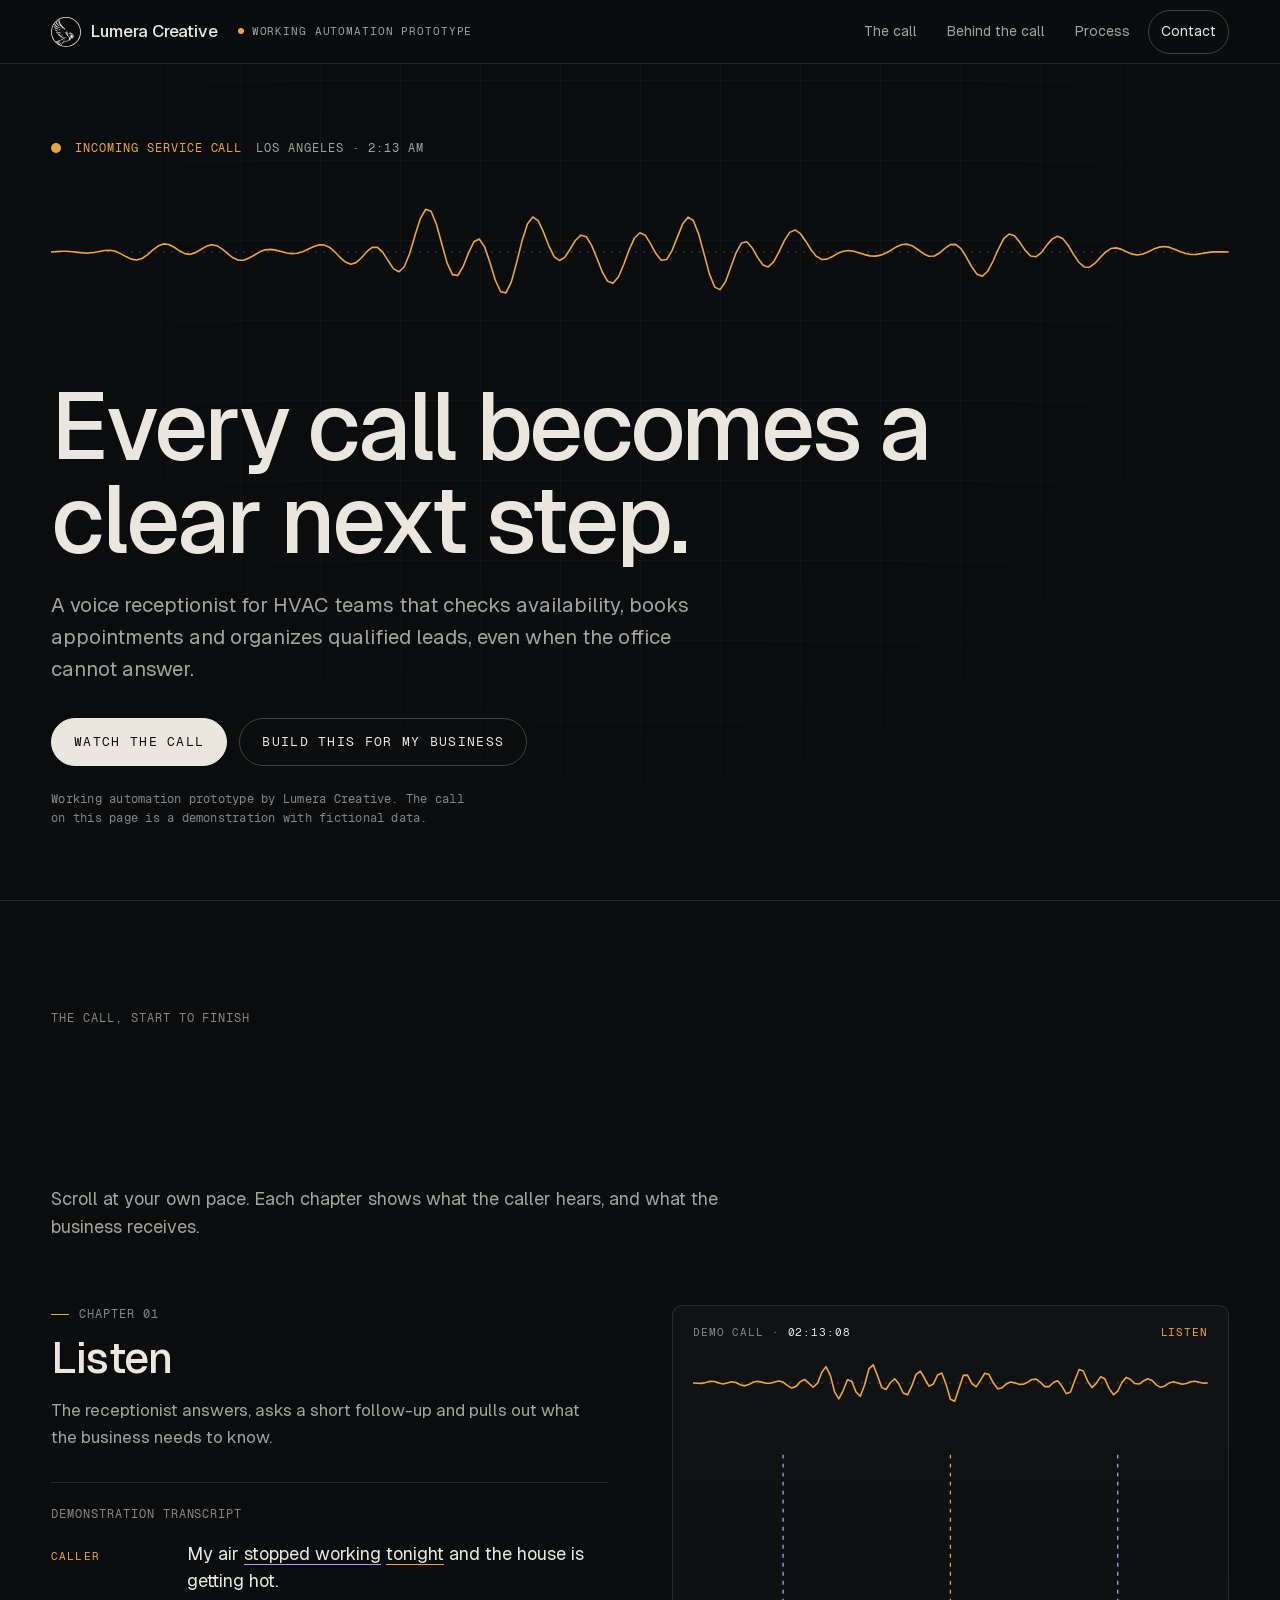
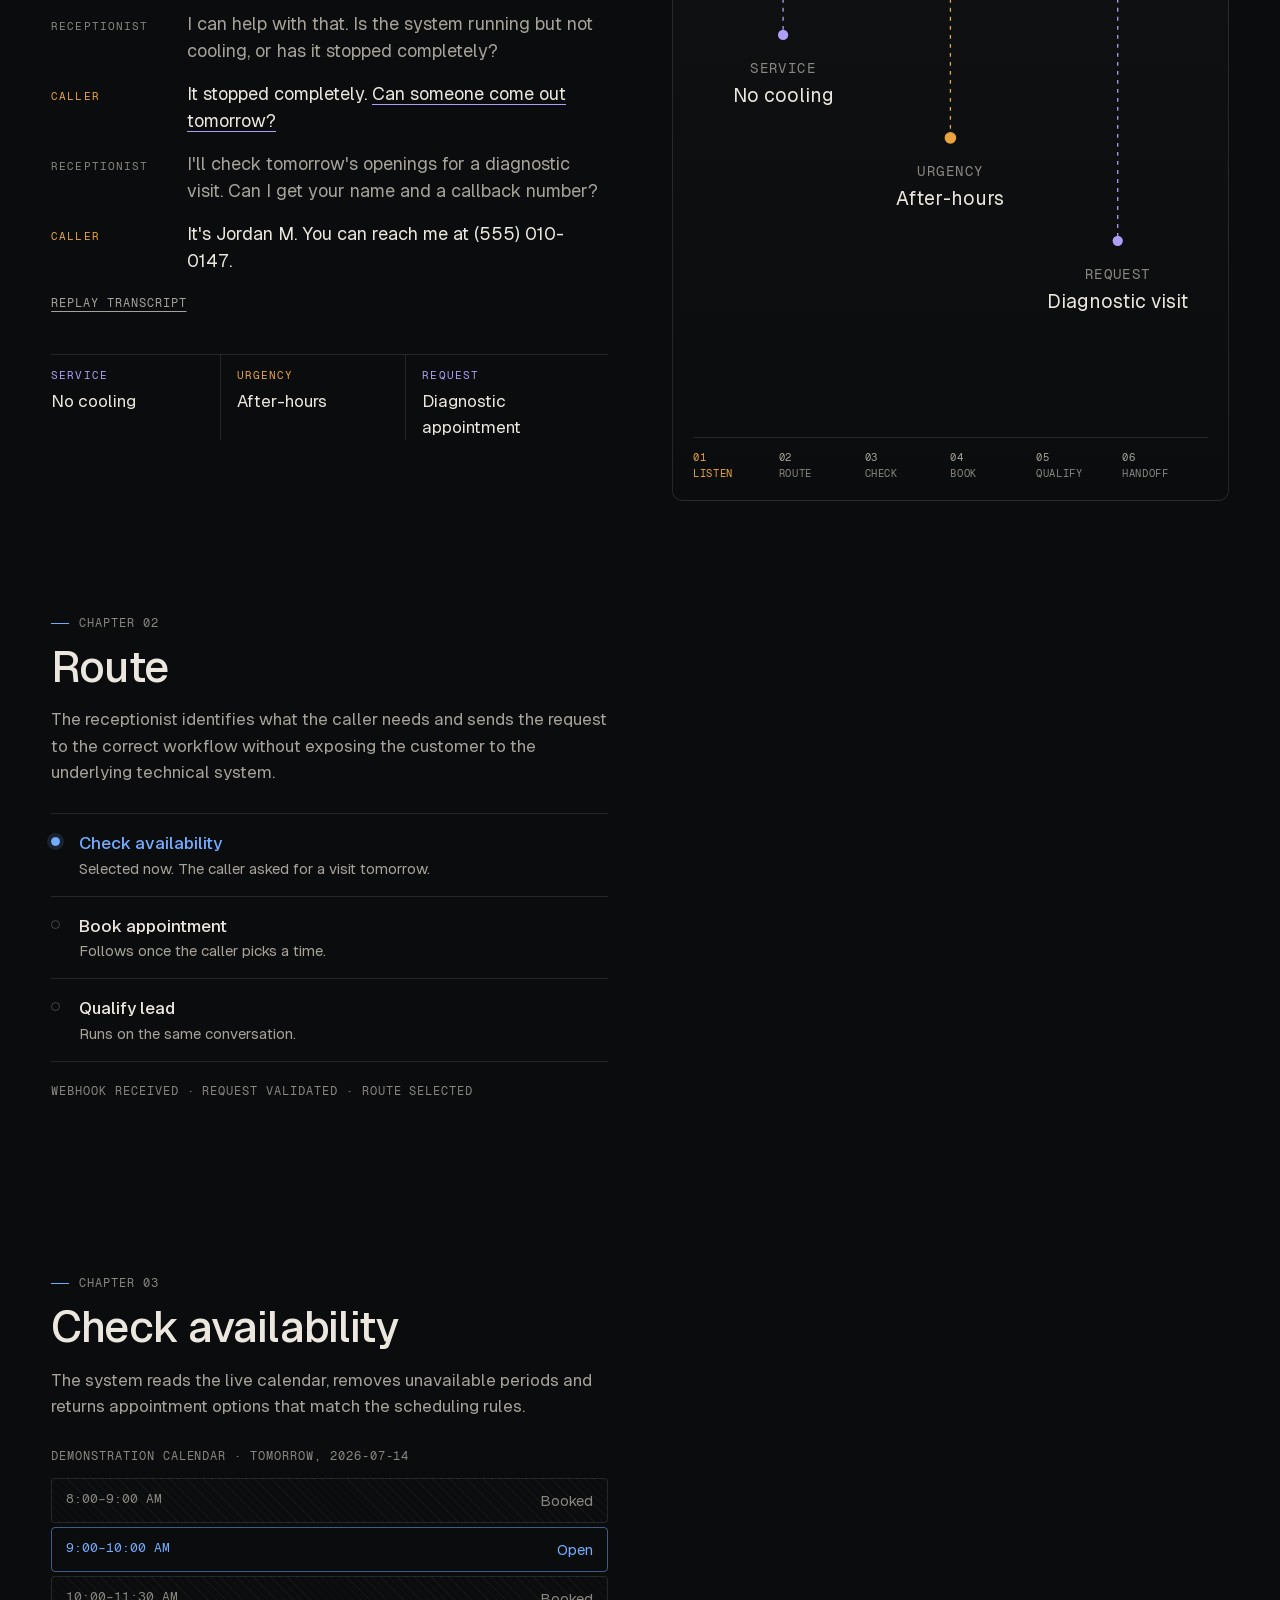
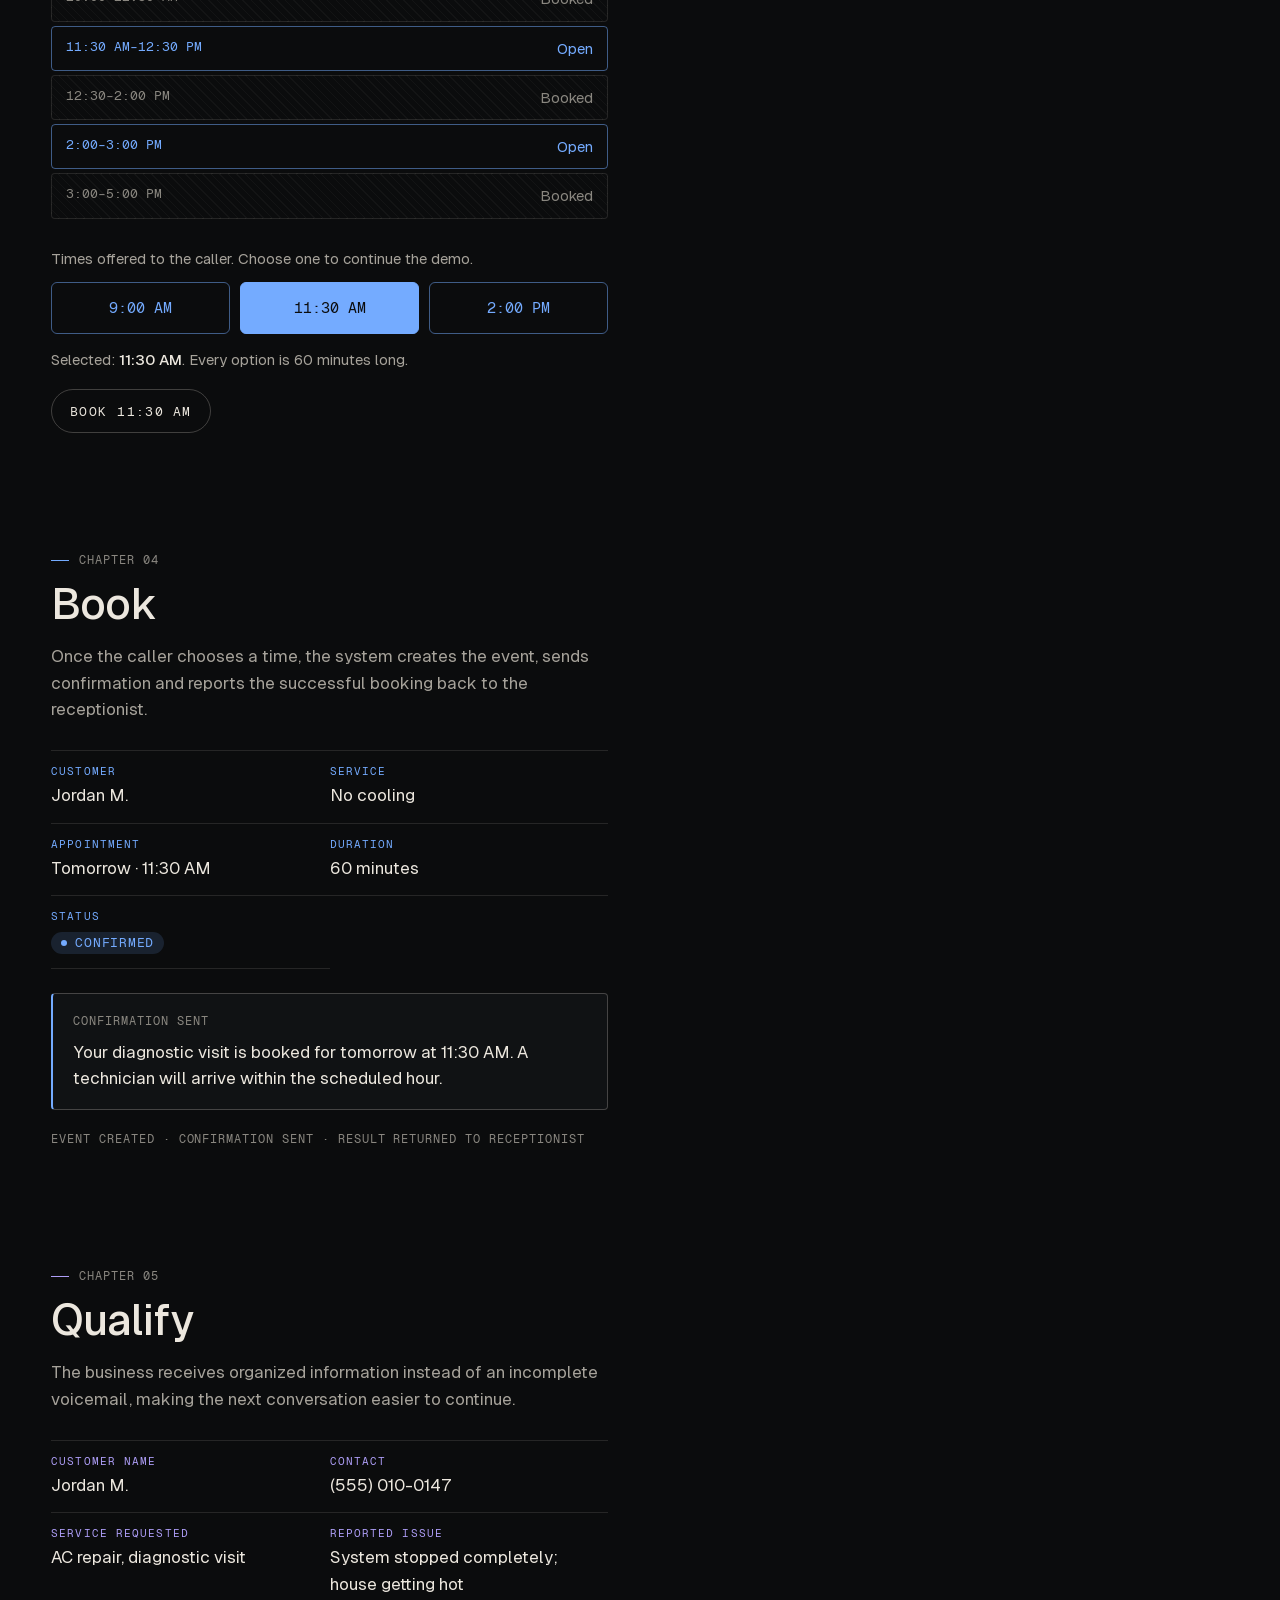
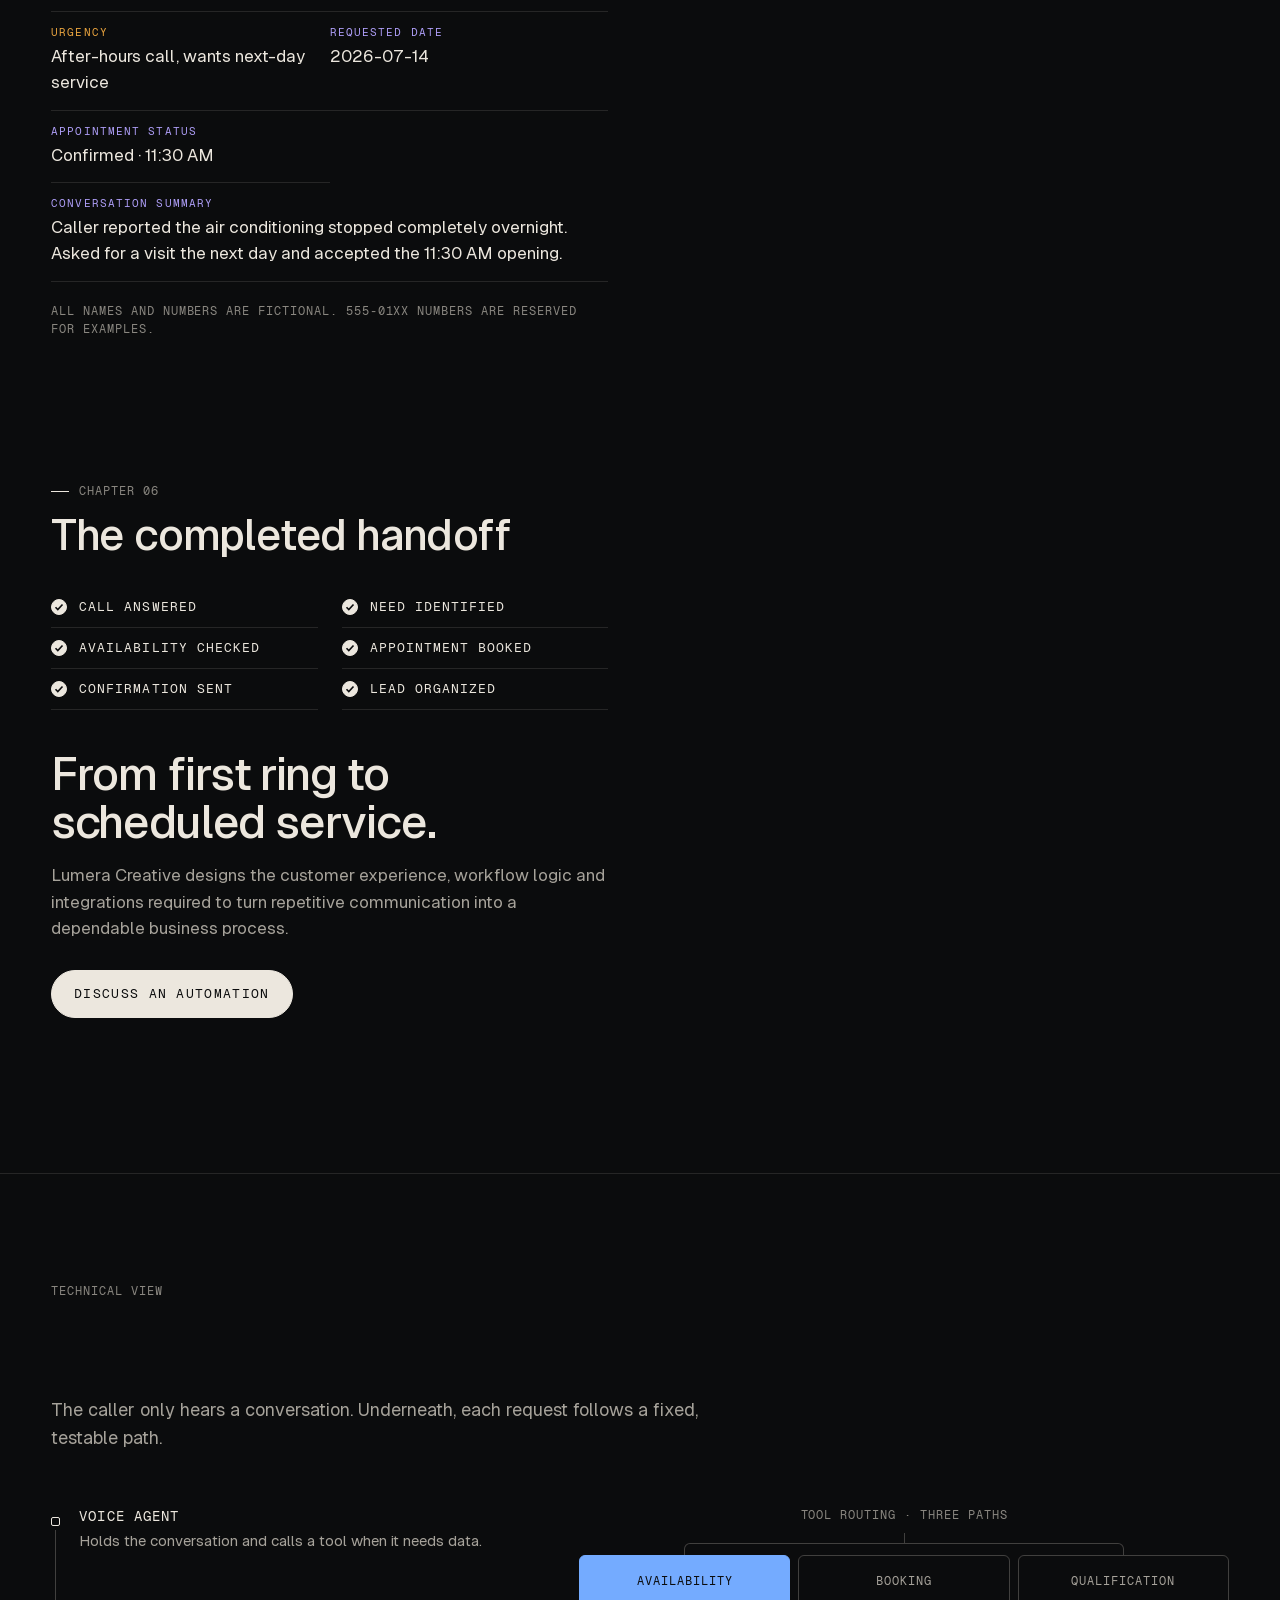
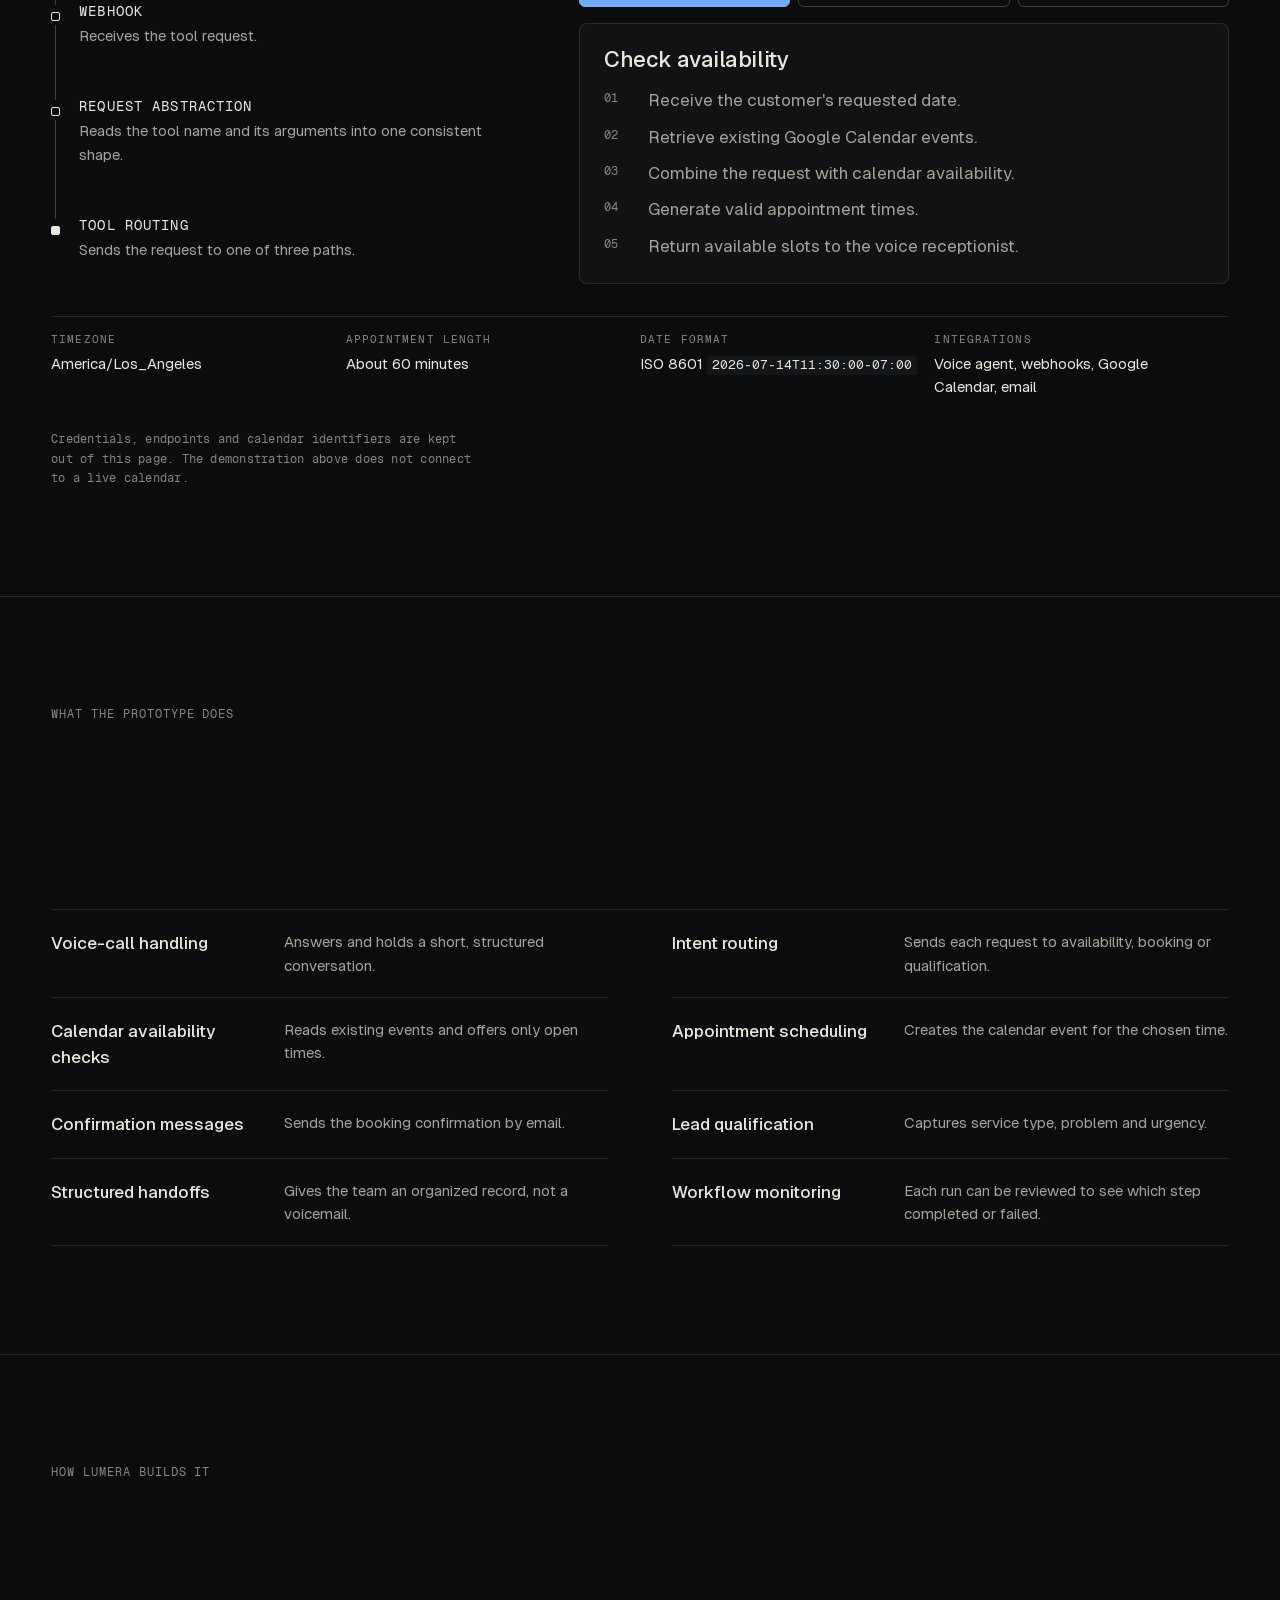
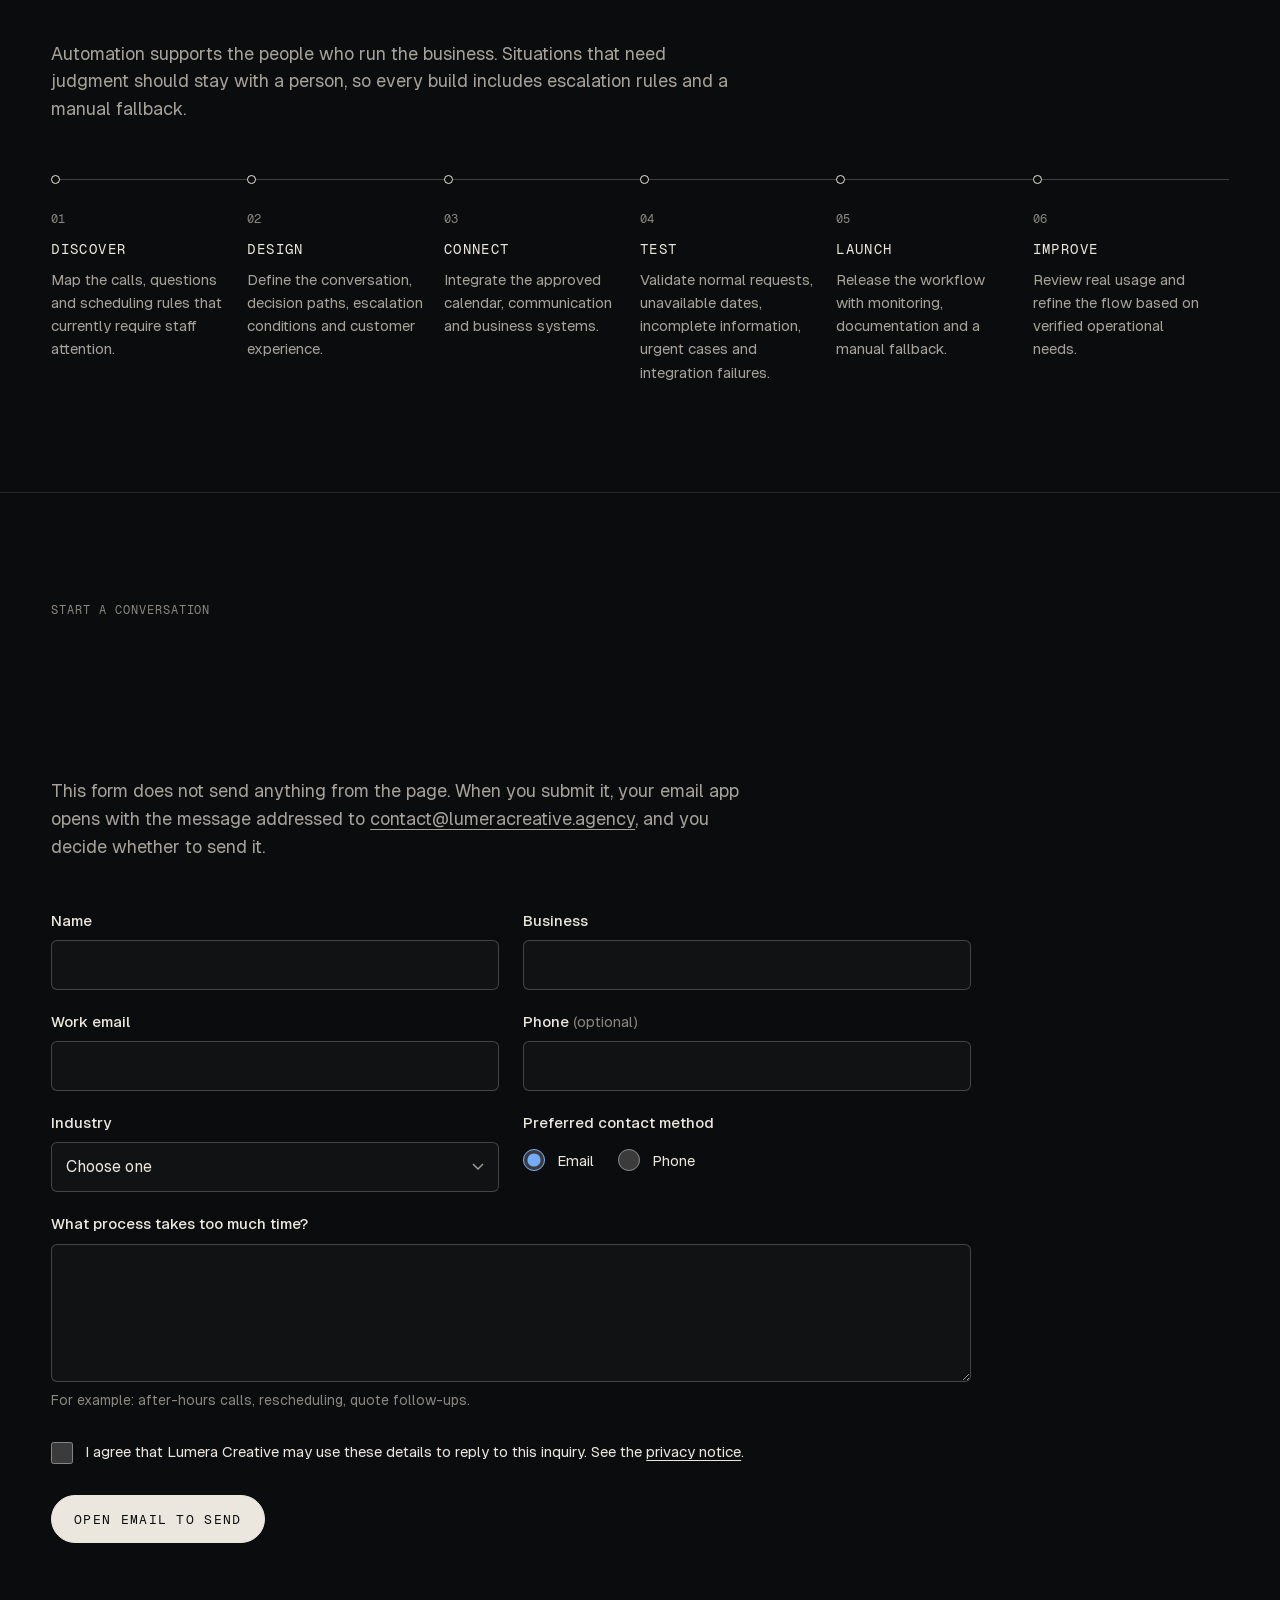
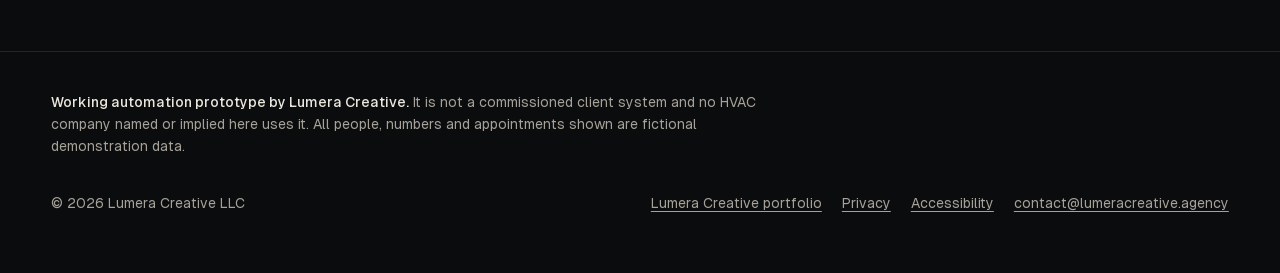
==== index.html @ c1fc1a8a "HVAC call desk: working automation prototype showcase Standalone static page that follows one demons" ====
<!DOCTYPE html>
<html lang="en">
<head>
<meta charset="utf-8">
<meta name="viewport" content="width=device-width, initial-scale=1, viewport-fit=cover">
<title>HVAC Call Desk · Lumera Creative</title>
<meta name="description" content="A working automation prototype by Lumera Creative: a voice receptionist for HVAC teams that checks availability, books appointments and organizes qualified leads.">
<meta name="color-scheme" content="dark">
<meta name="theme-color" content="#0B0C0D">
<meta name="referrer" content="strict-origin-when-cross-origin">
<meta http-equiv="Content-Security-Policy" content="default-src 'none'; script-src 'self'; style-src 'self'; img-src 'self' data:; font-src 'self'; connect-src 'none'; object-src 'none'; base-uri 'self'; form-action mailto:">
<link rel="icon" href="assets/img/favicon.svg" type="image/svg+xml">
<link rel="preload" href="assets/fonts/Geist-Variable.woff2" as="font" type="font/woff2" crossorigin>
<link rel="stylesheet" href="assets/css/site.css">
<script src="assets/js/boot.js"></script>
<script src="assets/js/app.js" defer></script>
</head>
<body>
<a class="skip" href="#main">Skip to content</a>

<header class="site-head" id="top">
  <a class="brand" href="#top" aria-label="Lumera Creative, back to top">
    <svg class="owl" aria-hidden="true" focusable="false"><use href="assets/img/owl.svg#owl"/></svg>
    <span class="brand-name">Lumera Creative</span>
  </a>
  <p class="proto-tag"><span class="dot" aria-hidden="true"></span>Working automation prototype</p>
  <nav class="site-nav" aria-label="Primary">
    <button class="nav-toggle" type="button" aria-expanded="false" aria-controls="nav-list">Menu</button>
    <ul id="nav-list">
      <li><a href="#journey">The call</a></li>
      <li><a href="#behind">Behind the call</a></li>
      <li><a href="#process">Process</a></li>
      <li><a class="nav-cta" href="#contact">Contact</a></li>
    </ul>
  </nav>
</header>

<main id="main">

<!-- ============ HERO ============ -->
<section class="hero" aria-labelledby="hero-title">
  <div class="hero-signal">
    <p class="call-label">
      <span class="ring" aria-hidden="true"></span>
      <span class="call-kind">Incoming service call</span>
      <span class="call-meta">Los Angeles · 2:13 AM</span>
    </p>
    <svg class="wave wave-hero" viewBox="0 0 1200 160" preserveAspectRatio="none" aria-hidden="true" focusable="false">
      <line class="wave-base" x1="0" y1="80" x2="1200" y2="80"/>
      <path class="wave-line" d="M0.0 80.0 L5.5 80.3 L10.9 81.0 L16.4 81.6 L21.8 81.7 L27.3 81.1 L32.7 79.9 L38.2 78.7 L43.6 78.2 L49.1 78.7 L54.5 80.2 L60.0 82.0 L65.5 83.0 L70.9 82.2 L76.4 79.3 L81.8 74.9 L87.3 70.5 L92.7 67.9 L98.2 68.6 L103.6 72.8 L109.1 79.5 L114.5 86.3 L120.0 91.0 L125.5 91.9 L130.9 89.0 L136.4 83.9 L141.8 79.0 L147.3 76.5 L152.7 77.7 L158.2 81.8 L163.6 86.9 L169.1 90.5 L174.5 90.7 L180.0 87.1 L185.5 80.8 L190.9 74.0 L196.4 69.2 L201.8 67.7 L207.3 69.6 L212.7 73.8 L218.2 78.4 L223.6 81.8 L229.1 83.2 L234.5 82.7 L240.0 81.2 L245.5 79.5 L250.9 78.5 L256.4 78.6 L261.8 79.6 L267.3 81.1 L272.7 82.8 L278.2 84.1 L283.6 84.5 L289.1 83.7 L294.5 81.5 L300.0 78.3 L305.5 74.9 L310.9 72.6 L316.4 72.3 L321.8 74.5 L327.3 78.4 L332.7 82.2 L338.2 83.8 L343.6 81.5 L349.1 75.8 L354.5 68.7 L360.0 63.9 L365.5 64.8 L370.9 72.8 L376.4 86.8 L381.8 102.5 L387.3 114.4 L392.7 117.7 L398.2 110.7 L403.6 95.5 L409.1 77.6 L414.5 63.6 L420.0 58.4 L425.5 63.0 L430.9 74.4 L436.4 86.5 L441.8 92.9 L447.3 89.6 L452.7 77.0 L458.2 59.8 L463.6 44.8 L469.1 38.5 L474.5 43.9 L480.0 59.9 L485.5 81.3 L490.9 101.1 L496.4 113.2 L501.8 114.5 L507.3 106.1 L512.7 92.5 L518.2 79.4 L523.6 71.9 L529.1 72.3 L534.5 79.5 L540.0 89.8 L545.5 97.9 L550.9 99.8 L556.4 93.4 L561.8 79.9 L567.3 63.2 L572.7 48.9 L578.2 41.9 L583.6 44.7 L589.1 56.9 L594.5 74.3 L600.0 91.3 L605.5 102.0 L610.9 103.1 L616.4 95.2 L621.8 82.5 L627.3 71.5 L632.7 68.1 L638.2 75.3 L643.6 91.4 L649.1 110.5 L654.5 124.5 L660.0 126.7 L665.5 114.3 L670.9 90.4 L676.4 62.2 L681.8 39.3 L687.3 28.8 L692.7 33.4 L698.2 49.9 L703.6 70.9 L709.1 87.8 L714.5 94.5 L720.0 89.7 L725.5 77.3 L730.9 64.2 L736.4 57.2 L741.8 60.2 L747.3 72.7 L752.7 89.9 L758.2 105.5 L763.6 113.9 L769.1 112.8 L774.5 103.4 L780.0 89.9 L785.5 77.2 L790.9 69.2 L796.4 67.3 L801.8 70.3 L807.3 75.5 L812.7 80.3 L818.2 82.6 L823.6 82.1 L829.1 79.7 L834.5 76.8 L840.0 74.6 L845.5 74.0 L850.9 75.1 L856.4 77.5 L861.8 80.6 L867.3 83.7 L872.7 85.9 L878.2 86.6 L883.6 85.6 L889.1 83.1 L894.5 80.0 L900.0 77.4 L905.5 76.7 L910.9 78.2 L916.4 81.5 L921.8 85.0 L927.3 86.6 L932.7 84.8 L938.2 79.3 L943.6 71.5 L949.1 64.2 L954.5 60.3 L960.0 61.6 L965.5 68.3 L970.9 78.0 L976.4 87.6 L981.8 93.7 L987.3 94.5 L992.7 90.5 L998.2 84.0 L1003.6 78.1 L1009.1 75.7 L1014.5 77.6 L1020.0 82.9 L1025.5 89.1 L1030.9 93.2 L1036.4 93.2 L1041.8 89.0 L1047.3 81.8 L1052.7 74.2 L1058.2 68.7 L1063.6 66.8 L1069.1 68.6 L1074.5 73.0 L1080.0 77.9 L1085.5 81.8 L1090.9 83.4 L1096.4 82.8 L1101.8 80.8 L1107.3 78.7 L1112.7 77.4 L1118.2 77.6 L1123.6 79.2 L1129.1 81.5 L1134.5 83.6 L1140.0 84.7 L1145.5 84.5 L1150.9 83.2 L1156.4 81.2 L1161.8 79.4 L1167.3 78.2 L1172.7 78.0 L1178.2 78.5 L1183.6 79.3 L1189.1 79.9 L1194.5 80.1 L1200.0 80.0"/>
    </svg>
  </div>
  <div class="hero-copy">
    <h1 id="hero-title" class="split">Every call becomes a clear next&nbsp;step.</h1>
    <p class="lede">A voice receptionist for HVAC teams that checks availability, books appointments and organizes qualified leads, even when the office cannot answer.</p>
    <div class="cta-row">
      <a class="btn btn-primary" href="#journey">Watch the call</a>
      <a class="btn btn-ghost" href="#contact">Build this for my business</a>
    </div>
    <p class="fine">Working automation prototype by Lumera Creative. The call on this page is a demonstration with fictional data.</p>
  </div>
</section>

<!-- ============ JOURNEY ============ -->
<section class="journey" id="journey" aria-labelledby="journey-title">
  <div class="journey-intro">
    <p class="eyebrow">The call, start to finish</p>
    <h2 id="journey-title" class="split">Follow one call through the system.</h2>
    <p>Scroll at your own pace. Each chapter shows what the caller hears, and what the business receives.</p>
  </div>

  <div class="journey-grid">

    <!-- Persistent stage: the call signal. Decorative mirror of the chapter content, plus chapter navigation. -->
    <aside class="stage" aria-label="Call progress" data-state="listen">
      <div class="stage-frame">
        <div class="stage-head">
          <span class="stage-id" aria-hidden="true">Demo call · <b class="stage-clock">02:13:08</b></span>
          <span class="stage-phase" aria-hidden="true">Listen</span>
        </div>
        <svg class="wave wave-stage" viewBox="0 0 400 80" preserveAspectRatio="none" aria-hidden="true" focusable="false">
          <line class="wave-base" x1="0" y1="40" x2="400" y2="40"/>
          <path class="wave-line" d="M0.0 40.0 L3.3 40.4 L6.7 40.5 L10.0 39.3 L13.3 37.9 L16.7 38.2 L20.0 40.1 L23.3 41.2 L26.7 40.0 L30.0 38.5 L33.3 39.4 L36.7 42.1 L40.0 43.6 L43.3 42.0 L46.7 39.1 L50.0 37.9 L53.3 38.9 L56.7 40.3 L60.0 40.3 L63.3 38.8 L66.7 37.5 L70.0 38.8 L73.3 43.0 L76.7 46.4 L80.0 44.5 L83.3 38.5 L86.7 35.6 L90.0 40.1 L93.3 45.3 L96.7 40.6 L100.0 26.8 L103.3 19.5 L106.7 30.5 L110.0 51.0 L113.3 59.8 L116.7 49.4 L120.0 35.9 L123.3 37.7 L126.7 51.5 L130.0 56.6 L133.3 42.4 L136.7 22.4 L140.0 17.3 L143.3 30.5 L146.7 45.8 L150.0 48.1 L153.3 39.7 L156.7 34.8 L160.0 41.4 L163.3 52.5 L166.7 54.8 L170.0 43.7 L173.3 29.2 L176.7 25.3 L180.0 34.4 L183.3 44.0 L186.7 41.3 L190.0 30.1 L193.3 27.6 L196.7 42.0 L200.0 60.4 L203.3 62.8 L206.7 46.7 L210.0 30.5 L213.3 30.2 L216.7 40.7 L220.0 44.8 L223.3 36.8 L226.7 27.7 L230.0 29.5 L233.3 39.8 L236.7 47.3 L240.0 46.2 L243.3 41.3 L246.7 38.8 L250.0 39.8 L253.3 41.7 L256.7 41.6 L260.0 39.0 L263.3 35.6 L266.7 35.1 L270.0 39.2 L273.3 44.5 L276.7 44.5 L280.0 39.4 L283.3 37.2 L286.7 44.2 L290.0 53.3 L293.3 51.3 L296.7 36.5 L300.0 23.1 L303.3 25.0 L306.7 38.0 L310.0 45.7 L313.3 40.4 L316.7 32.3 L320.0 34.8 L323.3 46.7 L326.7 54.7 L330.0 50.3 L333.3 39.2 L336.7 33.0 L340.0 35.6 L343.3 40.7 L346.7 41.3 L350.0 37.4 L353.3 34.6 L356.7 36.9 L360.0 42.3 L363.3 45.4 L366.7 43.7 L370.0 39.9 L373.3 38.4 L376.7 40.0 L380.0 41.5 L383.3 40.6 L386.7 38.5 L390.0 37.9 L393.3 39.1 L396.7 40.2 L400.0 40.0"/>
        </svg>

        <svg class="stage-art" viewBox="0 0 400 440" aria-hidden="true" focusable="false">
          <defs>
            <pattern id="hatch" width="6" height="6" patternUnits="userSpaceOnUse" patternTransform="rotate(45)">
              <line x1="0" y1="0" x2="0" y2="6" class="hatch-line"/>
            </pattern>
          </defs>

          <!-- 01 LISTEN: the waveform drops three markers that become fields -->
          <g class="layer" data-layer="listen">
            <g class="x-field" data-x="service">
              <line class="drop" x1="70" y1="10" x2="70" y2="150"/>
              <circle class="node" cx="70" cy="150" r="4"/>
              <text class="lab" x="70" y="180" text-anchor="middle">SERVICE</text>
              <text class="val" x="70" y="202" text-anchor="middle">No cooling</text>
            </g>
            <g class="x-field" data-x="urgency">
              <line class="drop" x1="200" y1="10" x2="200" y2="230"/>
              <circle class="node amber" cx="200" cy="230" r="4"/>
              <text class="lab" x="200" y="260" text-anchor="middle">URGENCY</text>
              <text class="val" x="200" y="282" text-anchor="middle">After-hours</text>
            </g>
            <g class="x-field" data-x="request">
              <line class="drop" x1="330" y1="10" x2="330" y2="310"/>
              <circle class="node" cx="330" cy="310" r="4"/>
              <text class="lab" x="330" y="340" text-anchor="middle">REQUEST</text>
              <text class="val" x="330" y="362" text-anchor="middle">Diagnostic visit</text>
            </g>
          </g>

          <!-- 02 ROUTE: three-way junction -->
          <g class="layer" data-layer="route">
            <path class="trace" d="M200 0 V170"/>
            <circle class="junction" cx="200" cy="180" r="10"/>
            <path class="branch b-avail" d="M200 190 C200 250 70 250 70 320"/>
            <path class="branch b-book" d="M200 190 V320"/>
            <path class="branch b-qual" d="M200 190 C200 250 330 250 330 320"/>
            <circle class="bnode b-avail" cx="70" cy="326" r="5"/>
            <circle class="bnode b-book" cx="200" cy="326" r="5"/>
            <circle class="bnode b-qual" cx="330" cy="326" r="5"/>
            <text class="blab b-avail" x="70" y="356" text-anchor="middle">CHECK</text>
            <text class="blab b-avail" x="70" y="372" text-anchor="middle">AVAILABILITY</text>
            <text class="blab b-book" x="200" y="356" text-anchor="middle">BOOK</text>
            <text class="blab b-book" x="200" y="372" text-anchor="middle">APPOINTMENT</text>
            <text class="blab b-qual" x="330" y="356" text-anchor="middle">QUALIFY</text>
            <text class="blab b-qual" x="330" y="372" text-anchor="middle">LEAD</text>
            <text class="tick-lab t1" x="216" y="44">Webhook received</text>
            <text class="tick-lab t2" x="216" y="88">Request validated</text>
            <text class="tick-lab t3" x="216" y="132">Route selected</text>
          </g>

          <!-- 03 + 04 CALENDAR: one day, 8 AM to 5 PM, 40px per hour starting y=50 -->
          <g class="layer" data-layer="calendar">
            <text class="cal-date" x="60" y="30">2026-07-14 · America/Los_Angeles</text>
            <g class="hours">
              <text x="50" y="54" text-anchor="end">8</text><line x1="60" y1="50" x2="360" y2="50"/>
              <text x="50" y="94" text-anchor="end">9</text><line x1="60" y1="90" x2="360" y2="90"/>
              <text x="50" y="134" text-anchor="end">10</text><line x1="60" y1="130" x2="360" y2="130"/>
              <text x="50" y="174" text-anchor="end">11</text><line x1="60" y1="170" x2="360" y2="170"/>
              <text x="50" y="214" text-anchor="end">12</text><line x1="60" y1="210" x2="360" y2="210"/>
              <text x="50" y="254" text-anchor="end">1</text><line x1="60" y1="250" x2="360" y2="250"/>
              <text x="50" y="294" text-anchor="end">2</text><line x1="60" y1="290" x2="360" y2="290"/>
              <text x="50" y="334" text-anchor="end">3</text><line x1="60" y1="330" x2="360" y2="330"/>
              <text x="50" y="374" text-anchor="end">4</text><line x1="60" y1="370" x2="360" y2="370"/>
              <text x="50" y="414" text-anchor="end">5</text><line x1="60" y1="410" x2="360" y2="410"/>
            </g>
            <g class="busy">
              <rect x="66" y="52" width="288" height="36" rx="3"/>
              <rect x="66" y="132" width="288" height="56" rx="3"/>
              <rect x="66" y="232" width="288" height="56" rx="3"/>
              <rect x="66" y="332" width="288" height="76" rx="3"/>
              <text x="78" y="74">Booked</text><text x="78" y="154">Booked</text><text x="78" y="254">Booked</text><text x="78" y="354">Booked</text>
            </g>
            <g class="slots">
              <g class="slot" data-slot="0900"><rect x="66" y="92" width="288" height="36" rx="3"/><text x="78" y="114">9:00 AM open</text></g>
              <g class="slot" data-slot="1130"><rect x="66" y="192" width="288" height="36" rx="3"/><text x="78" y="214">11:30 AM open</text></g>
              <g class="slot" data-slot="1400"><rect x="66" y="292" width="288" height="36" rx="3"/><text x="78" y="314">2:00 PM open</text></g>
            </g>
            <g class="send">
              <path class="send-path" d="M354 210 H380 V40 H400"/>
              <text class="send-lab" x="372" y="22" text-anchor="end">Confirmation sent</text>
            </g>
          </g>

          <!-- 05 QUALIFY: the conversation becomes a record -->
          <g class="layer" data-layer="qualify">
            <g class="rec">
              <text x="40" y="40">customer_name</text><rect x="190" y="30" width="130" height="12" rx="2"/>
              <text x="40" y="84">contact</text><rect x="190" y="74" width="150" height="12" rx="2"/>
              <text x="40" y="128">service</text><rect x="190" y="118" width="100" height="12" rx="2"/>
              <text x="40" y="172">reported_issue</text><rect x="190" y="162" width="170" height="12" rx="2"/>
              <text x="40" y="216">urgency</text><rect x="190" y="206" width="90" height="12" rx="2" class="amber"/>
              <text x="40" y="260">requested_date</text><rect x="190" y="250" width="110" height="12" rx="2"/>
              <text x="40" y="304">appointment</text><rect x="190" y="294" width="120" height="12" rx="2" class="blue"/>
              <text x="40" y="348">summary</text><rect x="190" y="338" width="170" height="12" rx="2"/><rect x="190" y="358" width="140" height="12" rx="2"/>
            </g>
          </g>

          <!-- 06 HANDOFF: paths rejoin into one confirmed step -->
          <g class="layer" data-layer="handoff">
            <path class="join blue" d="M70 20 C70 140 200 120 200 210"/>
            <path class="join blue" d="M200 20 V210"/>
            <path class="join violet" d="M330 20 C330 140 200 120 200 210"/>
            <path class="trace done" d="M200 210 V330"/>
            <circle class="end" cx="200" cy="350" r="20"/>
            <path class="check" d="M190 350 l7 7 l14 -15"/>
            <text class="end-lab" x="200" y="408" text-anchor="middle">SCHEDULED SERVICE</text>
          </g>
        </svg>

        <nav class="stage-nav" aria-label="Call journey chapters">
          <div class="stage-progress" aria-hidden="true"><span></span></div>
          <ol>
            <li><a href="#ch-listen" data-step="listen"><b>01</b> Listen</a></li>
            <li><a href="#ch-route" data-step="route"><b>02</b> Route</a></li>
            <li><a href="#ch-availability" data-step="availability"><b>03</b> Check</a></li>
            <li><a href="#ch-book" data-step="book"><b>04</b> Book</a></li>
            <li><a href="#ch-qualify" data-step="qualify"><b>05</b> Qualify</a></li>
            <li><a href="#ch-handoff" data-step="handoff"><b>06</b> Handoff</a></li>
          </ol>
        </nav>
      </div>
    </aside>

    <ol class="chapters">

      <!-- 01 LISTEN -->
      <li class="chapter" id="ch-listen" data-chapter="listen" data-acc="amber">
        <p class="ch-num">Chapter 01</p>
        <h3 class="ch-title">Listen</h3>
        <p class="ch-copy">The receptionist answers, asks a short follow-up and pulls out what the business needs to know.</p>

        <figure class="transcript" aria-labelledby="tr-cap">
          <figcaption id="tr-cap" class="mono-cap">Demonstration transcript</figcaption>
          <ol class="tr-lines">
            <li class="tr caller"><span class="who">Caller</span><p>My air <mark data-x="service">stopped working</mark> <mark data-x="urgency">tonight</mark> and the house is getting hot.</p></li>
            <li class="tr agent"><span class="who">Receptionist</span><p>I can help with that. Is the system running but not cooling, or has it stopped completely?</p></li>
            <li class="tr caller"><span class="who">Caller</span><p>It stopped completely. <mark data-x="request">Can someone come out tomorrow?</mark></p></li>
            <li class="tr agent"><span class="who">Receptionist</span><p>I'll check tomorrow's openings for a diagnostic visit. Can I get your name and a callback number?</p></li>
            <li class="tr caller"><span class="who">Caller</span><p>It's Jordan M. You can reach me at (555) 010-0147.</p></li>
          </ol>
          <button class="text-btn tr-replay" type="button" hidden>Replay transcript</button>
        </figure>

        <p class="sr-only">Details understood from the call</p>
        <dl class="extract">
          <div data-x="service"><dt>Service</dt><dd>No cooling</dd></div>
          <div data-x="urgency" class="is-amber"><dt>Urgency</dt><dd>After-hours</dd></div>
          <div data-x="request"><dt>Request</dt><dd>Diagnostic appointment</dd></div>
        </dl>
      </li>

      <!-- 02 ROUTE -->
      <li class="chapter" id="ch-route" data-chapter="route" data-acc="blue">
        <p class="ch-num">Chapter 02</p>
        <h3 class="ch-title">Route</h3>
        <p class="ch-copy">The receptionist identifies what the caller needs and sends the request to the correct workflow without exposing the customer to the underlying technical system.</p>
        <p class="sr-only">Workflow routes for this call</p>
        <ul class="routes">
          <li class="route is-active"><span class="route-name">Check availability</span><span class="route-state">Selected now. The caller asked for a visit tomorrow.</span></li>
          <li class="route"><span class="route-name">Book appointment</span><span class="route-state">Follows once the caller picks a time.</span></li>
          <li class="route is-violet"><span class="route-name">Qualify lead</span><span class="route-state">Runs on the same conversation.</span></li>
        </ul>
        <p class="tech-note"><span>Webhook received</span> · <span>Request validated</span> · <span>Route selected</span></p>
      </li>

      <!-- 03 AVAILABILITY -->
      <li class="chapter" id="ch-availability" data-chapter="availability" data-acc="blue">
        <p class="ch-num">Chapter 03</p>
        <h3 class="ch-title">Check availability</h3>
        <p class="ch-copy">The system reads the live calendar, removes unavailable periods and returns appointment options that match the scheduling rules.</p>

        <div class="agenda" role="group" aria-labelledby="agenda-cap">
          <p id="agenda-cap" class="mono-cap">Demonstration calendar · tomorrow, 2026-07-14</p>
          <ul class="agenda-list">
            <li class="busy"><time>8:00–9:00 AM</time><span>Booked</span></li>
            <li class="open"><time>9:00–10:00 AM</time><span>Open</span></li>
            <li class="busy"><time>10:00–11:30 AM</time><span>Booked</span></li>
            <li class="open"><time>11:30 AM–12:30 PM</time><span>Open</span></li>
            <li class="busy"><time>12:30–2:00 PM</time><span>Booked</span></li>
            <li class="open"><time>2:00–3:00 PM</time><span>Open</span></li>
            <li class="busy"><time>3:00–5:00 PM</time><span>Booked</span></li>
          </ul>
        </div>

        <fieldset class="slot-pick">
          <legend>Times offered to the caller. Choose one to continue the demo.</legend>
          <div class="slot-row">
            <label class="slot-opt"><input type="radio" name="slot" value="0900" data-label="9:00 AM" data-iso="2026-07-14T09:00:00-07:00"><span>9:00 AM</span></label>
            <label class="slot-opt"><input type="radio" name="slot" value="1130" data-label="11:30 AM" data-iso="2026-07-14T11:30:00-07:00" checked><span>11:30 AM</span></label>
            <label class="slot-opt"><input type="radio" name="slot" value="1400" data-label="2:00 PM" data-iso="2026-07-14T14:00:00-07:00"><span>2:00 PM</span></label>
          </div>
        </fieldset>
        <p class="slot-status" aria-live="polite">Selected: <b data-bind="time">11:30 AM</b>. Every option is 60 minutes long.</p>
        <a class="btn btn-ghost btn-sm" href="#ch-book">Book <span data-bind="time">11:30 AM</span></a>
      </li>

      <!-- 04 BOOK -->
      <li class="chapter" id="ch-book" data-chapter="book" data-acc="blue">
        <p class="ch-num">Chapter 04</p>
        <h3 class="ch-title">Book</h3>
        <p class="ch-copy">Once the caller chooses a time, the system creates the event, sends confirmation and reports the successful booking back to the receptionist.</p>
        <p class="sr-only">Booking record, demonstration data</p>
        <dl class="record booking">
          <div><dt>Customer</dt><dd>Jordan M.</dd></div>
          <div><dt>Service</dt><dd>No cooling</dd></div>
          <div><dt>Appointment</dt><dd>Tomorrow · <span data-bind="time">11:30 AM</span></dd></div>
          <div><dt>Duration</dt><dd>60 minutes</dd></div>
          <div class="status"><dt>Status</dt><dd><span class="pill">Confirmed</span></dd></div>
        </dl>
        <div class="confirm-msg" role="note" aria-label="Confirmation message, demonstration">
          <p class="mono-cap">Confirmation sent</p>
          <p>Your diagnostic visit is booked for tomorrow at <span data-bind="time">11:30 AM</span>. A technician will arrive within the scheduled hour.</p>
        </div>
        <p class="tech-note">Event created · Confirmation sent · Result returned to receptionist</p>
      </li>

      <!-- 05 QUALIFY -->
      <li class="chapter" id="ch-qualify" data-chapter="qualify" data-acc="violet">
        <p class="ch-num">Chapter 05</p>
        <h3 class="ch-title">Qualify</h3>
        <p class="ch-copy">The business receives organized information instead of an incomplete voicemail, making the next conversation easier to continue.</p>
        <p class="sr-only">Lead record, fictional demonstration data</p>
        <dl class="record lead">
          <div><dt>Customer name</dt><dd>Jordan M.</dd></div>
          <div><dt>Contact</dt><dd>(555) 010-0147</dd></div>
          <div><dt>Service requested</dt><dd>AC repair, diagnostic visit</dd></div>
          <div><dt>Reported issue</dt><dd>System stopped completely; house getting hot</dd></div>
          <div class="is-amber"><dt>Urgency</dt><dd>After-hours call, wants next-day service</dd></div>
          <div><dt>Requested date</dt><dd>2026-07-14</dd></div>
          <div><dt>Appointment status</dt><dd>Confirmed · <span data-bind="time">11:30 AM</span></dd></div>
          <div class="wide"><dt>Conversation summary</dt><dd>Caller reported the air conditioning stopped completely overnight. Asked for a visit the next day and accepted the <span data-bind="time">11:30 AM</span> opening.</dd></div>
        </dl>
        <p class="tech-note">All names and numbers are fictional. 555-01xx numbers are reserved for examples.</p>
      </li>

      <!-- 06 HANDOFF -->
      <li class="chapter" id="ch-handoff" data-chapter="handoff" data-acc="ink">
        <p class="ch-num">Chapter 06</p>
        <h3 class="ch-title">The completed handoff</h3>
        <ul class="checklist">
          <li>Call answered</li>
          <li>Need identified</li>
          <li>Availability checked</li>
          <li>Appointment booked</li>
          <li>Confirmation sent</li>
          <li>Lead organized</li>
        </ul>
        <p class="statement">From first ring to scheduled service.</p>
        <p class="ch-copy">Lumera Creative designs the customer experience, workflow logic and integrations required to turn repetitive communication into a dependable business process.</p>
        <a class="btn btn-primary" href="mailto:contact@lumeracreative.agency?subject=Discuss%20an%20automation">Discuss an automation</a>
      </li>
    </ol>
  </div>
</section>

<!-- ============ BEHIND THE CALL ============ -->
<section class="behind" id="behind" aria-labelledby="behind-title">
  <div class="sec-head">
    <p class="eyebrow">Technical view</p>
    <h2 id="behind-title" class="split">Behind the call</h2>
    <p>The caller only hears a conversation. Underneath, each request follows a fixed, testable path.</p>
  </div>

  <div class="flow">
    <p class="sr-only">Request path</p>
    <ol class="flow-spine">
      <li><span class="fnode">Voice agent</span><span class="fnote">Holds the conversation and calls a tool when it needs data.</span></li>
      <li><span class="fnode">Webhook</span><span class="fnote">Receives the tool request.</span></li>
      <li><span class="fnode">Request abstraction</span><span class="fnote">Reads the tool name and its arguments into one consistent shape.</span></li>
      <li><span class="fnode">Tool routing</span><span class="fnote">Sends the request to one of three paths.</span></li>
    </ol>

    <div class="flow-routes">
      <p class="route-cap" aria-hidden="true">Tool routing · three paths</p>
      <div class="route-tabs" role="tablist" aria-label="Choose a route">
        <button role="tab" id="tab-avail" aria-controls="panel-avail" aria-selected="true" class="rt is-blue" type="button">Availability</button>
        <button role="tab" id="tab-book" aria-controls="panel-book" aria-selected="false" tabindex="-1" class="rt is-blue" type="button">Booking</button>
        <button role="tab" id="tab-qual" aria-controls="panel-qual" aria-selected="false" tabindex="-1" class="rt is-violet" type="button">Qualification</button>
      </div>
      <div class="route-panels">
        <section role="tabpanel" id="panel-avail" aria-labelledby="tab-avail" class="rp">
          <h3>Check availability</h3>
          <ol class="steps">
            <li>Receive the customer's requested date.</li>
            <li>Retrieve existing Google Calendar events.</li>
            <li>Combine the request with calendar availability.</li>
            <li>Generate valid appointment times.</li>
            <li>Return available slots to the voice receptionist.</li>
          </ol>
        </section>
        <section role="tabpanel" id="panel-book" aria-labelledby="tab-book" class="rp">
          <h3>Book appointment</h3>
          <ol class="steps">
            <li>Receive the customer's name and chosen appointment time.</li>
            <li>Create the Google Calendar event.</li>
            <li>Send a booking confirmation.</li>
            <li>Return the successful booking result to the voice receptionist.</li>
          </ol>
        </section>
        <section role="tabpanel" id="panel-qual" aria-labelledby="tab-qual" class="rp">
          <h3>Qualify lead</h3>
          <ol class="steps">
            <li>Capture the service type.</li>
            <li>Capture the reported HVAC problem.</li>
            <li>Determine urgency.</li>
            <li>Structure the lead information for follow-up.</li>
          </ol>
        </section>
      </div>
    </div>

    <p class="sr-only">Current system configuration</p>
        <dl class="config">
      <div><dt>Timezone</dt><dd>America/Los_Angeles</dd></div>
      <div><dt>Appointment length</dt><dd>About 60 minutes</dd></div>
      <div><dt>Date format</dt><dd>ISO 8601 <code>2026-07-14T11:30:00-07:00</code></dd></div>
      <div><dt>Integrations</dt><dd>Voice agent, webhooks, Google Calendar, email</dd></div>
    </dl>
    <p class="fine">Credentials, endpoints and calendar identifiers are kept out of this page. The demonstration above does not connect to a live calendar.</p>
  </div>
</section>

<!-- ============ CAPABILITIES ============ -->
<section class="caps" id="capabilities" aria-labelledby="caps-title">
  <div class="sec-head">
    <p class="eyebrow">What the prototype does</p>
    <h2 id="caps-title" class="split">Only what the workflow shows.</h2>
  </div>
  <dl class="cap-list">
    <div><dt>Voice-call handling</dt><dd>Answers and holds a short, structured conversation.</dd></div>
    <div><dt>Intent routing</dt><dd>Sends each request to availability, booking or qualification.</dd></div>
    <div><dt>Calendar availability checks</dt><dd>Reads existing events and offers only open times.</dd></div>
    <div><dt>Appointment scheduling</dt><dd>Creates the calendar event for the chosen time.</dd></div>
    <div><dt>Confirmation messages</dt><dd>Sends the booking confirmation by email.</dd></div>
    <div><dt>Lead qualification</dt><dd>Captures service type, problem and urgency.</dd></div>
    <div><dt>Structured handoffs</dt><dd>Gives the team an organized record, not a voicemail.</dd></div>
    <div><dt>Workflow monitoring</dt><dd>Each run can be reviewed to see which step completed or failed.</dd></div>
  </dl>
</section>

<!-- ============ PROCESS ============ -->
<section class="process" id="process" aria-labelledby="process-title">
  <div class="sec-head">
    <p class="eyebrow">How Lumera builds it</p>
    <h2 id="process-title" class="split">Built around your actual process.</h2>
    <p>Automation supports the people who run the business. Situations that need judgment should stay with a person, so every build includes escalation rules and a manual fallback.</p>
  </div>
  <ol class="proc">
    <li><span class="pn">01</span><h3>Discover</h3><p>Map the calls, questions and scheduling rules that currently require staff attention.</p></li>
    <li><span class="pn">02</span><h3>Design</h3><p>Define the conversation, decision paths, escalation conditions and customer experience.</p></li>
    <li><span class="pn">03</span><h3>Connect</h3><p>Integrate the approved calendar, communication and business systems.</p></li>
    <li><span class="pn">04</span><h3>Test</h3><p>Validate normal requests, unavailable dates, incomplete information, urgent cases and integration failures.</p></li>
    <li><span class="pn">05</span><h3>Launch</h3><p>Release the workflow with monitoring, documentation and a manual fallback.</p></li>
    <li><span class="pn">06</span><h3>Improve</h3><p>Review real usage and refine the flow based on verified operational needs.</p></li>
  </ol>
</section>

<!-- ============ CONTACT ============ -->
<section class="contact" id="contact" aria-labelledby="contact-title">
  <div class="sec-head">
    <p class="eyebrow">Start a conversation</p>
    <h2 id="contact-title" class="split">What should your business stop handling manually?</h2>
    <p>This form does not send anything from the page. When you submit it, your email app opens with the message addressed to <a href="mailto:contact@lumeracreative.agency">contact@lumeracreative.agency</a>, and you decide whether to send it.</p>
  </div>

  <form class="inquiry" action="mailto:contact@lumeracreative.agency" method="post" enctype="text/plain" novalidate>
    <div class="field">
      <label for="f-name">Name</label>
      <input id="f-name" name="name" type="text" autocomplete="name" required maxlength="80" aria-describedby="e-name">
      <p class="err" id="e-name"></p>
    </div>
    <div class="field">
      <label for="f-biz">Business</label>
      <input id="f-biz" name="business" type="text" autocomplete="organization" required maxlength="120" aria-describedby="e-biz">
      <p class="err" id="e-biz"></p>
    </div>
    <div class="field">
      <label for="f-email">Work email</label>
      <input id="f-email" name="email" type="email" autocomplete="email" required maxlength="160" aria-describedby="e-email">
      <p class="err" id="e-email"></p>
    </div>
    <div class="field">
      <label for="f-phone">Phone <span class="opt">(optional)</span></label>
      <input id="f-phone" name="phone" type="tel" autocomplete="tel" maxlength="40" aria-describedby="e-phone">
      <p class="err" id="e-phone"></p>
    </div>
    <div class="field">
      <label for="f-ind">Industry</label>
      <select id="f-ind" name="industry" required aria-describedby="e-ind">
        <option value="">Choose one</option>
        <option>HVAC</option>
        <option>Plumbing</option>
        <option>Electrical</option>
        <option>Roofing</option>
        <option>Other home services</option>
        <option>Professional services</option>
        <option>Other</option>
      </select>
      <p class="err" id="e-ind"></p>
    </div>
    <fieldset class="field radio-set">
      <legend>Preferred contact method</legend>
      <div class="radios">
        <label><input type="radio" name="contact_method" value="Email" checked> Email</label>
        <label><input type="radio" name="contact_method" value="Phone"> Phone</label>
      </div>
    </fieldset>
    <div class="field wide">
      <label for="f-proc">What process takes too much time?</label>
      <textarea id="f-proc" name="process" rows="5" required maxlength="1500" aria-describedby="h-proc e-proc"></textarea>
      <p class="hint" id="h-proc">For example: after-hours calls, rescheduling, quote follow-ups.</p>
      <p class="err" id="e-proc"></p>
    </div>
    <div class="field wide check">
      <label><input id="f-consent" name="consent" type="checkbox" value="yes" required aria-describedby="e-consent"><span>I agree that Lumera Creative may use these details to reply to this inquiry. See the <a href="https://lumeracreative.agency/privacy">privacy notice</a>.</span></label>
      <p class="err" id="e-consent"></p>
    </div>
    <div class="field wide actions">
      <button class="btn btn-primary" type="submit">Open email to send</button>
      <p class="form-status" role="status" aria-live="polite"></p>
    </div>
  </form>
</section>

</main>

<footer class="site-foot">
  <div class="foot-row">
    <p><b>Working automation prototype by Lumera Creative.</b> It is not a commissioned client system and no HVAC company named or implied here uses it. All people, numbers and appointments shown are fictional demonstration data.</p>
  </div>
  <div class="foot-row foot-links">
    <p>© 2026 Lumera Creative LLC</p>
    <ul>
      <li><a href="https://lumeracreative.agency/">Lumera Creative portfolio</a></li>
      <li><a href="https://lumeracreative.agency/privacy">Privacy</a></li>
      <li><a href="https://lumeracreative.agency/accessibility">Accessibility</a></li>
      <li><a href="mailto:contact@lumeracreative.agency">contact@lumeracreative.agency</a></li>
    </ul>
  </div>
</footer>

<a class="dock-cta" href="#contact" aria-hidden="true" tabindex="-1">Build this for my business</a>
</body>
</html>
---- assets/css/site.css ----
/* Lumera Creative · HVAC call desk prototype
   Plain CSS, no build step. Fonts: Geist and Geist Mono (SIL OFL 1.1, see assets/fonts/OFL-Geist.txt). */

@font-face { font-family: "Geist"; src: url("../fonts/Geist-Variable.woff2") format("woff2"); font-weight: 100 900; font-display: swap; }
@font-face { font-family: "Geist Mono"; src: url("../fonts/GeistMono-Regular.woff2") format("woff2"); font-weight: 400; font-display: swap; }

/* ---------- tokens ---------- */
:root {
  --bg: #0B0C0D;
  --bg-2: #101214;
  --panel: #14171A;
  --ink: #ECE7DE;          /* warm off-white, 16:1 on --bg */
  --muted: #A6A29A;        /* 7.6:1 on --bg */
  --dim: #8A8780;          /* 5.4:1 on --bg, labels only */
  --line: rgba(236, 231, 222, .12);
  --line-2: rgba(236, 231, 222, .24);
  --blue: #74ABFF;         /* scheduling */
  --violet: #AE9EF7;       /* qualification */
  --amber: #EBA53F;        /* urgency, active call */
  --blue-a: rgba(116, 171, 255, .14);
  --violet-a: rgba(174, 158, 247, .14);
  --amber-a: rgba(235, 165, 63, .14);

  --sans: "Geist", ui-sans-serif, system-ui, -apple-system, "Segoe UI", Roboto, sans-serif;
  --mono: "Geist Mono", ui-monospace, "SF Mono", Menlo, Consolas, monospace;
  --ease: cubic-bezier(.2, .7, .2, 1);
  --head: 64px;
  --gut: clamp(16px, 4vw, 56px);
  --max: 1320px;
}

*, *::before, *::after { box-sizing: border-box; }
html { -webkit-text-size-adjust: 100%; scroll-padding-top: calc(var(--head) + 16px); }
@media (prefers-reduced-motion: no-preference) { html { scroll-behavior: smooth; } }
body {
  margin: 0; background: var(--bg); color: var(--ink);
  font: 400 17px/1.55 var(--sans); font-feature-settings: "ss01";
  -webkit-font-smoothing: antialiased; text-rendering: optimizeLegibility;
  overflow-x: clip;
}
/* faint engineering grid */
body::before {
  content: ""; position: fixed; inset: 0; z-index: -1; pointer-events: none;
  background-image:
    linear-gradient(to right, rgba(236,231,222,.035) 1px, transparent 1px),
    linear-gradient(to bottom, rgba(236,231,222,.035) 1px, transparent 1px);
  background-size: 80px 80px;
  mask-image: radial-gradient(ellipse at 50% 30%, #000 30%, transparent 80%);
}
img, svg { display: block; max-width: 100%; }
a { color: inherit; text-underline-offset: .2em; text-decoration-thickness: 1px; }
a:hover { text-decoration-color: var(--blue); }
h1, h2, h3 { margin: 0; font-weight: 500; letter-spacing: -.02em; line-height: 1.05; }
p { margin: 0; }
ul, ol { margin: 0; padding: 0; list-style: none; }
dl, dd { margin: 0; }
code { font: 400 .86em var(--mono); color: var(--ink); background: var(--panel); padding: .1em .4em; border-radius: 3px; overflow-wrap: anywhere; }
mark { background: none; color: inherit; }

:focus-visible { outline: 2px solid var(--blue); outline-offset: 3px; border-radius: 4px; }
.skip { position: absolute; left: 12px; top: -60px; z-index: 100; background: var(--ink); color: var(--bg); padding: 10px 14px; border-radius: 6px; font-weight: 600; text-decoration: none; }
.skip:focus { top: 12px; }
.sr-only { position: absolute; width: 1px; height: 1px; padding: 0; margin: -1px; overflow: hidden; clip: rect(0 0 0 0); white-space: nowrap; border: 0; }

.eyebrow, .mono-cap, .ch-num, .tech-note, .call-label, .proto-tag, .stage-head, .stage-nav, .fine {
  font-family: var(--mono); font-size: 12px; letter-spacing: .08em; text-transform: uppercase;
}
.eyebrow, .ch-num, .mono-cap { color: var(--dim); }
.fine { color: var(--dim); text-transform: none; letter-spacing: .02em; line-height: 1.6; max-width: 62ch; }
.tech-note { color: var(--dim); margin-top: 20px; }
.tech-note span { white-space: nowrap; }

/* ---------- buttons ---------- */
.btn {
  display: inline-flex; align-items: center; justify-content: center; gap: 10px;
  min-height: 48px; padding: 0 22px; border-radius: 999px;
  font: 500 13px/1 var(--mono); letter-spacing: .1em; text-transform: uppercase; text-decoration: none;
  border: 1px solid var(--line-2); cursor: pointer; transition: background .2s, color .2s, border-color .2s;
}
.btn-primary { background: var(--ink); color: var(--bg); border-color: var(--ink); }
.btn-primary:hover { background: #fff; }
.btn-ghost { background: transparent; color: var(--ink); }
.btn-ghost:hover { border-color: var(--ink); }
.btn-sm { min-height: 44px; padding: 0 18px; margin-top: 18px; }
.text-btn {
  background: none; border: 0; color: var(--muted); font: 500 12px var(--mono); letter-spacing: .08em; text-transform: uppercase;
  min-height: 44px; padding: 0; cursor: pointer; text-decoration: underline; text-underline-offset: .3em;
}
.text-btn:hover { color: var(--ink); }

/* ---------- header ---------- */
.site-head {
  position: sticky; top: 0; z-index: 50; height: var(--head);
  display: flex; align-items: center; gap: 20px; padding: 0 var(--gut);
  background: rgba(11, 12, 13, .97); border-bottom: 1px solid var(--line);
}
.brand { display: flex; align-items: center; gap: 10px; text-decoration: none; min-height: 44px; }
.owl { width: 30px; height: 30px; fill: var(--ink); }
.brand-name { font-weight: 500; letter-spacing: -.01em; }
.proto-tag { display: flex; align-items: center; gap: 8px; color: var(--muted); font-size: 11px; }
.proto-tag .dot { width: 6px; height: 6px; border-radius: 50%; background: var(--amber); }
.site-nav { margin-left: auto; }
.site-nav ul { display: flex; gap: 6px; align-items: center; }
.site-nav a { display: inline-flex; align-items: center; min-height: 44px; padding: 0 12px; font-size: 14px; color: var(--muted); text-decoration: none; border-radius: 999px; }
.site-nav a:hover { color: var(--ink); }
.site-nav .nav-cta { color: var(--ink); border: 1px solid var(--line-2); }
.nav-toggle { display: none; }

@media (max-width: 860px) {
  .proto-tag { display: none; }
  .js .nav-toggle {
    display: inline-flex; align-items: center; min-height: 44px; padding: 0 16px; border-radius: 999px;
    background: transparent; color: var(--ink); border: 1px solid var(--line-2); font: 500 12px var(--mono); letter-spacing: .1em; text-transform: uppercase; cursor: pointer;
  }
  .js .site-nav ul {
    position: absolute; left: 0; right: 0; top: var(--head); flex-direction: column; align-items: stretch; gap: 0;
    background: var(--bg); border-bottom: 1px solid var(--line); padding: 8px var(--gut) 16px;
  }
  .js .site-nav ul:not(.open) { display: none; }
  .js .site-nav a { min-height: 52px; font-size: 17px; border-radius: 0; border-bottom: 1px solid var(--line); padding: 0; }
  .js .site-nav .nav-cta { border: 0; border-bottom: 1px solid var(--line); }
  /* without JS: the links wrap under the brand */
  html:not(.js) .site-head { height: auto; flex-wrap: wrap; padding-top: 8px; padding-bottom: 8px; position: static; }
  html:not(.js) .site-nav ul { flex-wrap: wrap; }
}

/* ---------- hero ---------- */
.hero {
  min-height: calc(100svh - var(--head)); display: grid; grid-template-rows: 1fr auto;
  padding: clamp(40px, 8vh, 96px) var(--gut) clamp(40px, 8vh, 88px);
  max-width: var(--max); margin: 0 auto;
}
.hero-signal { align-self: center; }
.call-label { display: flex; flex-wrap: wrap; align-items: center; gap: 6px 14px; color: var(--amber); }
.call-meta { color: var(--muted); }
.ring { position: relative; width: 10px; height: 10px; border-radius: 50%; background: var(--amber); }
.ring::after { content: ""; position: absolute; inset: -6px; border-radius: 50%; border: 1px solid var(--amber); opacity: 0; }
.motion .ring::after { animation: ring 2.4s var(--ease) infinite; }
@keyframes ring { 0% { transform: scale(.4); opacity: .9; } 80%, 100% { transform: scale(1.6); opacity: 0; } }

.wave { width: 100%; overflow: visible; }
.wave-hero { height: clamp(90px, 16vh, 160px); margin-top: 22px; }
.wave-base { stroke: var(--line-2); stroke-width: 1; vector-effect: non-scaling-stroke; stroke-dasharray: 2 6; }
.wave-line { fill: none; stroke: var(--amber); stroke-width: 1.6; vector-effect: non-scaling-stroke; stroke-linejoin: round; transition: stroke .6s; }

.hero-copy { max-width: 900px; margin-top: clamp(32px, 6vh, 64px); }
.hero h1 { font-size: clamp(42px, 7.4vw, 104px); font-weight: 500; letter-spacing: -.035em; line-height: .98; }
.lede { margin-top: 24px; font-size: clamp(17px, 1.6vw, 21px); color: var(--muted); max-width: 46ch; }
.cta-row { display: flex; flex-wrap: wrap; gap: 12px; margin-top: 32px; }
.hero .fine { margin-top: 24px; }

/* intro sequence (motion only; content is complete without it) */
.motion .hero .call-label, .motion .hero .wave-hero, .motion .hero-copy > * { animation: rise .9s var(--ease) both; }
.motion .hero .wave-hero { animation-delay: .15s; }
.motion .hero .lede { animation-delay: .35s; }
.motion .hero .cta-row { animation-delay: .45s; }
.motion .hero .fine { animation-delay: .55s; }
@keyframes rise { from { opacity: 0; transform: translateY(14px); } to { opacity: 1; transform: none; } }

/* split headings: words stagger in once, accessible name kept on the heading */
.split .w { display: inline-block; }
.motion .split.is-split .w { opacity: 0; transform: translateY(.35em); transition: opacity .7s var(--ease), transform .7s var(--ease); transition-delay: calc(var(--i) * 45ms); }
.motion .split.is-split.in .w { opacity: 1; transform: none; }

/* ---------- sections ---------- */
section { position: relative; }
.sec-head, .journey-intro { max-width: 760px; }
.sec-head h2, .journey-intro h2 { font-size: clamp(34px, 4.6vw, 64px); margin-top: 14px; }
.sec-head > p:not(.eyebrow), .journey-intro > p:not(.eyebrow) { margin-top: 20px; color: var(--muted); font-size: 18px; max-width: 58ch; }

.journey, .behind, .caps, .process, .contact {
  max-width: var(--max); margin: 0 auto; padding: clamp(80px, 12vh, 140px) var(--gut);
  border-top: 1px solid var(--line);
}

/* ---------- journey ---------- */
.journey-grid {
  display: grid; grid-template-columns: minmax(0, 1fr) minmax(0, 1fr);
  gap: clamp(32px, 5vw, 80px); margin-top: 64px; align-items: start;
}
.chapters { grid-column: 1; grid-row: 1; counter-reset: ch; }
.stage { grid-column: 2; grid-row: 1; position: sticky; top: calc(var(--head) + 20px); }
html:not(.js) .stage { display: none; }
html:not(.js) .journey-grid { grid-template-columns: minmax(0, 760px); }

.chapter { min-height: 82vh; padding: 0 0 96px; display: flex; flex-direction: column; justify-content: center; }
.chapter:last-child { min-height: 70vh; padding-bottom: 0; }
.chapter[data-acc="amber"] { --acc: var(--amber); --acc-a: var(--amber-a); }
.chapter[data-acc="blue"] { --acc: var(--blue); --acc-a: var(--blue-a); }
.chapter[data-acc="violet"] { --acc: var(--violet); --acc-a: var(--violet-a); }
.chapter[data-acc="ink"] { --acc: var(--ink); --acc-a: rgba(236,231,222,.08); }
.ch-num { display: flex; align-items: center; gap: 10px; }
.ch-num::before { content: ""; width: 18px; height: 1px; background: var(--acc); }
.ch-title { font-size: clamp(30px, 3.4vw, 46px); margin-top: 12px; }
.ch-copy { margin-top: 16px; color: var(--muted); max-width: 52ch; }

/* transcript */
.transcript { margin: 32px 0 0; padding: 22px 0 0; border-top: 1px solid var(--line); }
.tr-lines { margin-top: 16px; display: grid; gap: 16px; }
.tr { display: grid; grid-template-columns: 120px minmax(0, 1fr); gap: 16px; align-items: baseline; }
.who { font: 400 11px var(--mono); letter-spacing: .1em; text-transform: uppercase; color: var(--dim); }
.tr.caller .who { color: var(--amber); }
.tr p { font-size: 18px; line-height: 1.5; }
.tr.agent p { color: var(--muted); }
.tr mark { border-bottom: 1px solid transparent; transition: border-color .5s, color .5s; }
.tr mark.got { border-bottom-color: var(--violet); }
.tr mark[data-x="urgency"].got { border-bottom-color: var(--amber); }
.motion .transcript.playing .tr { opacity: 0; transform: translateY(6px); transition: opacity .5s var(--ease), transform .5s var(--ease); }
.motion .transcript.playing .tr.shown { opacity: 1; transform: none; }
.tr-replay { margin-top: 8px; }

.extract { display: grid; grid-template-columns: repeat(3, minmax(0, 1fr)); gap: 0; margin-top: 28px; border-top: 1px solid var(--line); }
.extract > div { padding: 14px 16px 0 0; border-right: 1px solid var(--line); margin-right: 16px; }
.extract > div:last-child { border-right: 0; margin-right: 0; }
.extract dt { font: 400 11px var(--mono); letter-spacing: .1em; text-transform: uppercase; color: var(--violet); }
.extract .is-amber dt { color: var(--amber); }
.extract dd { margin-top: 6px; font-size: 17px; }
.motion .extract.pending > div { opacity: .0; transform: translateY(-6px); transition: opacity .6s var(--ease), transform .6s var(--ease); }
.motion .extract.pending > div.got { opacity: 1; transform: none; }

/* routes */
.routes { margin-top: 28px; display: grid; gap: 0; border-top: 1px solid var(--line); }
.route { display: grid; grid-template-columns: 14px minmax(0, 1fr); column-gap: 14px; padding: 16px 0; border-bottom: 1px solid var(--line); }
.route::before { content: ""; grid-row: 1 / span 2; width: 9px; height: 9px; margin-top: 7px; border-radius: 50%; border: 1px solid var(--line-2); }
.route.is-active::before { background: var(--blue); border-color: var(--blue); box-shadow: 0 0 0 4px var(--blue-a); }
.route-name { font-weight: 500; }
.route.is-active .route-name { color: var(--blue); }
.route-state { color: var(--muted); font-size: 15px; }

/* agenda + slots */
.agenda { margin-top: 28px; }
.agenda-list { margin-top: 12px; display: grid; gap: 4px; }
.agenda-list li { display: flex; justify-content: space-between; gap: 12px; padding: 10px 14px; border-radius: 4px; font-size: 15px; }
.agenda-list time { font-family: var(--mono); font-size: 13px; }
.agenda-list .busy { color: var(--dim); background: repeating-linear-gradient(45deg, transparent 0 5px, rgba(236,231,222,.04) 5px 6px); border: 1px solid var(--line); }
.agenda-list .open { color: var(--blue); border: 1px solid rgba(116,171,255,.5); }

.slot-pick { border: 0; padding: 0; margin: 28px 0 0; min-width: 0; }
.slot-pick legend { padding: 0; color: var(--muted); font-size: 15px; }
.slot-row { display: flex; flex-wrap: wrap; gap: 10px; margin-top: 12px; }
.slot-opt { position: relative; flex: 1 1 110px; }
.slot-opt input { position: absolute; opacity: 0; inset: 0; width: 100%; height: 100%; margin: 0; cursor: pointer; }
.slot-opt span {
  display: flex; align-items: center; justify-content: center; min-height: 52px; padding: 0 14px;
  border: 1px solid rgba(116,171,255,.5); border-radius: 6px; font: 500 15px var(--mono); color: var(--blue);
  transition: background .2s, color .2s;
}
.slot-opt input:hover + span { background: var(--blue-a); }
.slot-opt input:checked + span { background: var(--blue); color: var(--bg); border-color: var(--blue); }
.slot-opt input:focus-visible + span { outline: 2px solid var(--ink); outline-offset: 3px; }
.slot-status { margin-top: 14px; color: var(--muted); font-size: 15px; }
.slot-status b { color: var(--ink); font-weight: 500; }
.chapter .btn-sm { align-self: flex-start; }

/* records */
.record { margin-top: 28px; display: grid; grid-template-columns: repeat(2, minmax(0, 1fr)); border-top: 1px solid var(--line); }
.record > div { padding: 14px 16px 14px 0; border-bottom: 1px solid var(--line); min-width: 0; }
.record > div.wide { grid-column: 1 / -1; }
.record dt { font: 400 11px var(--mono); letter-spacing: .1em; text-transform: uppercase; color: var(--dim); }
.record dd { margin-top: 4px; overflow-wrap: anywhere; }
.record.booking dt { color: var(--blue); }
.record.lead dt { color: var(--violet); }
.record .is-amber dt { color: var(--amber); }
.pill { display: inline-flex; align-items: center; gap: 8px; padding: 3px 10px; border-radius: 999px; background: var(--blue-a); color: var(--blue); font: 500 13px var(--mono); letter-spacing: .06em; text-transform: uppercase; }
.pill::before { content: ""; width: 6px; height: 6px; border-radius: 50%; background: currentColor; }
.confirm-msg { margin-top: 24px; padding: 18px 20px; border: 1px solid var(--line-2); border-left: 2px solid var(--blue); border-radius: 4px; background: var(--bg-2); max-width: 52ch; }
.confirm-msg p + p { margin-top: 8px; }

/* handoff */
.checklist { margin-top: 28px; display: grid; grid-template-columns: repeat(2, minmax(0, 1fr)); gap: 0 24px; }
.checklist li { display: flex; align-items: center; gap: 12px; padding: 12px 0; border-bottom: 1px solid var(--line); font: 500 13px var(--mono); letter-spacing: .08em; text-transform: uppercase; }
.checklist li::before { content: ""; flex: none; width: 16px; height: 16px; border-radius: 50%; border: 1px solid var(--ink); background: var(--ink) url("data:image/svg+xml,%3Csvg xmlns='http://www.w3.org/2000/svg' viewBox='0 0 16 16'%3E%3Cpath d='M4.5 8.2l2.3 2.3 4.7-5' fill='none' stroke='%230B0C0D' stroke-width='1.6'/%3E%3C/svg%3E") center/16px no-repeat; }
.statement { margin-top: 40px; font-size: clamp(30px, 3.6vw, 50px); font-weight: 500; letter-spacing: -.03em; line-height: 1.05; }
#ch-handoff .btn { align-self: flex-start; margin-top: 28px; }

/* ---------- stage (desktop) ---------- */
.stage-frame {
  height: calc(100svh - var(--head) - 40px); max-height: 820px; min-height: 480px;
  display: flex; flex-direction: column; border: 1px solid var(--line); border-radius: 10px;
  background: linear-gradient(var(--bg-2), var(--bg)); padding: 18px 20px 14px; overflow: hidden;
}
.stage-head { display: flex; justify-content: space-between; gap: 12px; color: var(--dim); font-size: 11px; }
.stage-clock { color: var(--ink); font-weight: 400; }
.stage-phase { color: var(--sig, var(--amber)); transition: color .4s; }
.wave-stage { height: 64px; margin-top: 10px; flex: none; }
.stage-art { flex: 1 1 auto; min-height: 0; width: 100%; margin-top: 8px; }
.stage-art text { font-family: var(--mono); }

.stage { --sig: var(--amber); }
.stage[data-state="route"], .stage[data-state="availability"], .stage[data-state="book"] { --sig: var(--blue); }
.stage[data-state="qualify"] { --sig: var(--violet); }
.stage[data-state="handoff"] { --sig: var(--ink); }
.stage .wave-line { stroke: var(--sig); }

.layer { opacity: 0; transition: opacity .5s var(--ease); pointer-events: none; }
.stage[data-state="listen"] [data-layer="listen"],
.stage[data-state="route"] [data-layer="route"],
.stage[data-state="availability"] [data-layer="calendar"],
.stage[data-state="book"] [data-layer="calendar"],
.stage[data-state="qualify"] [data-layer="qualify"],
.stage[data-state="handoff"] [data-layer="handoff"] { opacity: 1; }

/* listen layer */
.x-field .drop { stroke: var(--violet); stroke-width: 1; stroke-dasharray: 3 4; }
.x-field .node { fill: var(--violet); }
.x-field .node.amber, [data-x="urgency"] .drop { fill: var(--amber); stroke: var(--amber); }
.x-field .lab { fill: var(--dim); font-size: 11px; letter-spacing: .1em; }
.x-field .val { fill: var(--ink); font-size: 15px; font-family: var(--sans) !important; }
.motion .stage .x-field { opacity: 0; transition: opacity .6s var(--ease); }
.motion .stage .x-field.got { opacity: 1; }

/* route layer */
.trace { fill: none; stroke: var(--line-2); stroke-width: 1.5; }
.junction { fill: var(--bg); stroke: var(--ink); stroke-width: 1.5; }
.branch { fill: none; stroke: var(--line-2); stroke-width: 1.5; transition: stroke .5s; }
.bnode { fill: var(--bg); stroke: var(--line-2); stroke-width: 1.5; transition: fill .5s, stroke .5s; }
.blab { fill: var(--dim); font-size: 11px; letter-spacing: .08em; transition: fill .5s; }
.stage.route-lit .branch.b-avail { stroke: var(--blue); stroke-width: 2; }
.stage.route-lit .bnode.b-avail { fill: var(--blue); stroke: var(--blue); }
.stage.route-lit .blab.b-avail { fill: var(--blue); }
.tick-lab { fill: var(--dim); font-size: 11px; letter-spacing: .06em; }
.motion .stage .tick-lab { opacity: 0; transition: opacity .4s; }
.motion .stage.route-t1 .t1, .motion .stage.route-t2 .t2, .motion .stage.route-t3 .t3 { opacity: 1; }

/* calendar layer */
.cal-date { fill: var(--dim); font-size: 11px; letter-spacing: .06em; }
.hours text { fill: var(--dim); font-size: 11px; }
.hours line { stroke: var(--line); }
.hatch-line { stroke: rgba(236,231,222,.14); stroke-width: 1; }
.busy rect { fill: url(#hatch); stroke: var(--line); transition: opacity .5s; }
.busy text { fill: var(--dim); font-size: 11px; transition: opacity .5s; }
.slot rect { fill: transparent; stroke: var(--blue); stroke-width: 1; transition: fill .4s, opacity .4s; }
.slot text { fill: var(--blue); font-size: 12px; transition: fill .4s, opacity .4s; }
.slot.sel rect { fill: var(--blue-a); stroke-width: 1.6; }
.stage[data-state="book"] .busy rect, .stage[data-state="book"] .busy text { opacity: .35; }
.stage[data-state="book"] .slot:not(.sel) { opacity: .15; }
.stage[data-state="book"] .slot.sel rect { fill: var(--blue); }
.stage[data-state="book"] .slot.sel text { fill: var(--bg); }
.send { opacity: 0; transition: opacity .4s; }
.send-path { fill: none; stroke: var(--blue); stroke-width: 1.5; stroke-dasharray: 260; stroke-dashoffset: 260; }
.send-lab { fill: var(--blue); font-size: 11px; letter-spacing: .06em; }
.stage[data-state="book"] .send { opacity: 1; }
.cal-date { transition: opacity .4s; }
.stage[data-state="book"] .cal-date { opacity: 0; }
.stage[data-state="book"] .send-path { stroke-dashoffset: 0; transition: stroke-dashoffset 1.2s .4s var(--ease); }

/* qualify layer */
.rec text { fill: var(--dim); font-size: 12px; }
.rec rect { fill: var(--violet); opacity: .85; transform-box: fill-box; transform-origin: left center; }
.rec rect.amber { fill: var(--amber); }
.rec rect.blue { fill: var(--blue); }
.motion .stage .rec rect { transform: scaleX(0); transition: transform .6s var(--ease); }
.motion .stage[data-state="qualify"] .rec rect { transform: scaleX(1); }
.motion .stage[data-state="qualify"] .rec rect:nth-of-type(2) { transition-delay: .08s; }
.motion .stage[data-state="qualify"] .rec rect:nth-of-type(3) { transition-delay: .16s; }
.motion .stage[data-state="qualify"] .rec rect:nth-of-type(4) { transition-delay: .24s; }
.motion .stage[data-state="qualify"] .rec rect:nth-of-type(5) { transition-delay: .32s; }
.motion .stage[data-state="qualify"] .rec rect:nth-of-type(6) { transition-delay: .40s; }
.motion .stage[data-state="qualify"] .rec rect:nth-of-type(7) { transition-delay: .48s; }
.motion .stage[data-state="qualify"] .rec rect:nth-of-type(8) { transition-delay: .56s; }
.motion .stage[data-state="qualify"] .rec rect:nth-of-type(9) { transition-delay: .62s; }

/* handoff layer */
.join { fill: none; stroke-width: 1.5; }
.join.blue { stroke: var(--blue); }
.join.violet { stroke: var(--violet); }
.trace.done { stroke: var(--ink); }
.end { fill: var(--ink); }
.check { fill: none; stroke: var(--bg); stroke-width: 2.4; stroke-linecap: round; stroke-linejoin: round; }
.end-lab { fill: var(--ink); font-size: 12px; letter-spacing: .12em; }
.motion .stage .join, .motion .stage .trace.done { stroke-dasharray: 320; stroke-dashoffset: 320; }
.motion .stage[data-state="handoff"] .join, .motion .stage[data-state="handoff"] .trace.done { stroke-dashoffset: 0; transition: stroke-dashoffset 1.1s var(--ease); }
.motion .stage[data-state="handoff"] .trace.done { transition-delay: .7s; }

/* stage nav */
.stage-nav { flex: none; margin-top: 10px; }
.stage-progress { height: 1px; background: var(--line); position: relative; }
.stage-progress span { position: absolute; inset: 0 auto 0 0; width: 100%; background: var(--sig); transform-origin: left; transform: scaleX(var(--p, 0)); }
.stage-nav ol { display: grid; grid-template-columns: repeat(6, minmax(0, 1fr)); }
.stage-nav a { display: flex; flex-direction: column; justify-content: center; min-height: 48px; padding-top: 6px; font-size: 10.5px; color: var(--dim); text-decoration: none; letter-spacing: .06em; }
.stage-nav a b { font-weight: 400; color: var(--muted); }
.stage-nav a:hover { color: var(--ink); }
.stage-nav a[aria-current="step"] { color: var(--sig); }
.stage-nav a[aria-current="step"] b { color: var(--sig); }

/* short desktop windows: tighten the stage */
@media (min-width: 901px) and (max-height: 640px) {
  .stage-frame { min-height: 0; padding: 12px 16px 8px; }
  .wave-stage { height: 40px; }
}

/* ---------- journey (mobile): vertical signal path ---------- */
@media (max-width: 900px) {
  .journey-grid { display: block; margin-top: 40px; }
  .stage { position: sticky; top: var(--head); z-index: 20; margin: 0 calc(var(--gut) * -1) 8px; }
  .stage-frame { height: auto; min-height: 0; max-height: none; border-radius: 0; border-width: 0 0 1px; padding: 10px var(--gut) 0; background: rgba(11,12,13,.97); }
  .stage-art, .stage-head { display: none; }
  .wave-stage { height: 30px; margin-top: 4px; }
  .stage-nav { margin-top: 6px; }
  .stage-nav a { min-height: 44px; align-items: center; font-size: 0; padding: 0; }
  .stage-nav a b { font-size: 12px; }
  .chapters { position: relative; padding-left: 28px; }
  .chapters::before { content: ""; position: absolute; left: 5px; top: 8px; bottom: 0; width: 1px; background: linear-gradient(var(--amber), var(--blue) 30%, var(--blue) 60%, var(--violet) 80%, var(--ink)); opacity: .55; }
  .chapter { min-height: 0; padding: 56px 0; position: relative; }
  .chapter::before { content: ""; position: absolute; left: -28px; top: 61px; width: 11px; height: 11px; border-radius: 50%; background: var(--bg); border: 1.5px solid var(--acc); }
  .chapter.is-current::before { background: var(--acc); box-shadow: 0 0 0 4px var(--acc-a); }
  .tr { grid-template-columns: 1fr; gap: 4px; }
  .tr p { font-size: 17px; }
  .extract { grid-template-columns: 1fr; }
  .extract > div { border-right: 0; margin-right: 0; padding: 12px 0; border-bottom: 1px solid var(--line); }
  .record { grid-template-columns: 1fr; }
  .checklist { grid-template-columns: 1fr; }
}

/* ---------- behind the call ---------- */
.flow { margin-top: 56px; display: grid; grid-template-columns: minmax(0, 5fr) minmax(0, 7fr); gap: 32px clamp(32px, 5vw, 72px); }
.flow-spine { position: relative; display: grid; gap: 0; }
.flow-spine li { position: relative; padding: 0 0 28px 28px; }
.flow-spine li::before { content: ""; position: absolute; left: 4px; top: 22px; bottom: -2px; width: 1px; background: var(--line-2); }
.flow-spine li::after { content: ""; position: absolute; left: 0; top: 9px; width: 9px; height: 9px; border-radius: 2px; border: 1px solid var(--ink); background: var(--bg); }
.flow-spine li:last-child::after { background: var(--ink); }
.flow-spine li:last-child { padding-bottom: 0; }
.flow-spine li:last-child::before { display: none; }
.fnode { display: block; font: 500 14px var(--mono); letter-spacing: .08em; text-transform: uppercase; }
.fnote { display: block; color: var(--muted); font-size: 15px; margin-top: 4px; }
.flow-routes { min-width: 0; align-self: end; }
.route-cap { font: 400 12px var(--mono); letter-spacing: .08em; text-transform: uppercase; color: var(--dim); text-align: center; }
.route-tabs { display: grid; grid-template-columns: repeat(3, minmax(0, 1fr)); gap: 8px; position: relative; padding-top: 22px; }
/* three branches drawn from the routing node above the tabs */
.route-tabs { margin-top: 10px; }
.route-tabs::before { content: ""; position: absolute; top: 10px; left: calc(16.66% - 3px); right: calc(16.66% - 3px); height: 12px; border: 1px solid var(--line-2); border-bottom: 0; border-radius: 6px 6px 0 0; }
.route-tabs::after { content: ""; position: absolute; top: 0; left: 50%; width: 1px; height: 10px; background: var(--line-2); }
.rt {
  min-height: 52px; padding: 0 10px; border-radius: 6px; border: 1px solid var(--line-2); background: transparent; color: var(--muted);
  font: 500 12px var(--mono); letter-spacing: .08em; text-transform: uppercase; cursor: pointer; overflow-wrap: anywhere;
}
.rt:hover { color: var(--ink); border-color: var(--ink); }
.rt[aria-selected="true"].is-blue { color: var(--bg); background: var(--blue); border-color: var(--blue); }
.rt[aria-selected="true"].is-violet { color: var(--bg); background: var(--violet); border-color: var(--violet); }
.route-panels { margin-top: 16px; border: 1px solid var(--line); border-radius: 8px; padding: 24px; background: var(--bg-2); }
.js .rp[hidden] { display: none; }
html:not(.js) .rp + .rp { margin-top: 28px; padding-top: 28px; border-top: 1px solid var(--line); }
.rp h3 { font-size: 22px; }
.steps { margin-top: 16px; counter-reset: s; display: grid; gap: 10px; }
.steps li { counter-increment: s; display: grid; grid-template-columns: 36px minmax(0, 1fr); gap: 8px; color: var(--muted); }
.steps li::before { content: counter(s, decimal-leading-zero); font: 400 12px/1.9 var(--mono); color: var(--dim); }
.config { grid-column: 1 / -1; display: grid; grid-template-columns: repeat(4, minmax(0, 1fr)); border-top: 1px solid var(--line); }
.config > div { padding: 16px 16px 0 0; min-width: 0; }
.config dt { font: 400 11px var(--mono); letter-spacing: .1em; text-transform: uppercase; color: var(--dim); }
.config dd { margin-top: 6px; font-size: 15px; }
.config code { display: inline-block; margin-top: 4px; }
.flow > .fine { grid-column: 1 / -1; }

@media (max-width: 900px) {
  .flow { grid-template-columns: 1fr; }
  .config { grid-template-columns: 1fr 1fr; gap: 0 16px; }
}
@media (max-width: 520px) {
  .route-tabs { grid-template-columns: 1fr; padding-top: 0; }
  .route-tabs::before, .route-tabs::after { display: none; }
  .config { grid-template-columns: 1fr; }
  .route-panels { padding: 18px; }
}

/* ---------- capabilities ---------- */
.cap-list { margin-top: 48px; display: grid; grid-template-columns: repeat(2, minmax(0, 1fr)); column-gap: clamp(32px, 5vw, 72px); border-top: 1px solid var(--line); }
.cap-list > div { display: grid; grid-template-columns: minmax(0, 2fr) minmax(0, 3fr); gap: 16px; padding: 20px 0; border-bottom: 1px solid var(--line); }
.cap-list dt { font-weight: 500; }
.cap-list dd { color: var(--muted); font-size: 15px; }
@media (max-width: 900px) { .cap-list { grid-template-columns: 1fr; } }
@media (max-width: 520px) { .cap-list > div { grid-template-columns: 1fr; gap: 4px; } }

/* ---------- process ---------- */
.proc { margin-top: 56px; display: grid; grid-template-columns: repeat(6, minmax(0, 1fr)); border-top: 1px solid var(--line-2); }
.proc li { position: relative; padding: 24px 20px 0 0; }
.proc li::before { content: ""; position: absolute; top: -5px; left: 0; width: 9px; height: 9px; border-radius: 50%; background: var(--bg); border: 1px solid var(--ink); }
.pn { font: 400 12px var(--mono); color: var(--dim); }
.proc h3 { margin-top: 10px; font: 500 14px var(--mono); letter-spacing: .1em; text-transform: uppercase; }
.proc p { margin-top: 10px; color: var(--muted); font-size: 15px; }
@media (max-width: 1100px) { .proc { grid-template-columns: repeat(3, minmax(0, 1fr)); row-gap: 40px; } }
@media (max-width: 640px) {
  .proc { grid-template-columns: 1fr; border-top: 0; row-gap: 0; padding-left: 28px; position: relative; }
  .proc::before { content: ""; position: absolute; left: 4px; top: 8px; bottom: 8px; width: 1px; background: var(--line-2); }
  .proc li { padding: 0 0 28px; }
  .proc li::before { left: -28px; top: 4px; }
}

/* ---------- contact ---------- */
.inquiry { margin-top: 48px; display: grid; grid-template-columns: repeat(2, minmax(0, 1fr)); gap: 20px 24px; max-width: 920px; }
.field { display: flex; flex-direction: column; gap: 8px; min-width: 0; border: 0; padding: 0; margin: 0; }
.field.wide { grid-column: 1 / -1; }
.field label, .field legend { font-size: 15px; font-weight: 500; padding: 0; }
.opt { color: var(--dim); font-weight: 400; }
input[type="text"], input[type="email"], input[type="tel"], select, textarea {
  width: 100%; min-height: 50px; padding: 12px 14px; border-radius: 6px; border: 1px solid var(--line-2);
  background: var(--bg-2); color: var(--ink); font: 400 16px/1.4 var(--sans);
}
select { appearance: none; background-image: url("data:image/svg+xml,%3Csvg xmlns='http://www.w3.org/2000/svg' viewBox='0 0 12 8'%3E%3Cpath d='M1 1l5 5 5-5' fill='none' stroke='%23A6A29A' stroke-width='1.4'/%3E%3C/svg%3E"); background-repeat: no-repeat; background-position: right 14px center; background-size: 12px; padding-right: 40px; }
textarea { resize: vertical; min-height: 130px; }
input:focus-visible, select:focus-visible, textarea:focus-visible { outline: 2px solid var(--blue); outline-offset: 1px; border-color: var(--blue); }
[aria-invalid="true"] { border-color: var(--amber) !important; }
.err { color: var(--amber); font-size: 14px; min-height: 0; }
.err:empty { display: none; }
.hint { color: var(--dim); font-size: 14px; }
.radios { display: flex; flex-wrap: wrap; gap: 8px 24px; margin-top: 4px; }
.radios label, .check label { display: flex; align-items: flex-start; gap: 12px; min-height: 44px; font-weight: 400; cursor: pointer; }
.radios label { align-items: center; }
.check label { padding-top: 10px; line-height: 1.5; }
input[type="radio"], input[type="checkbox"] { width: 22px; height: 22px; margin: 0; flex: none; accent-color: var(--blue); cursor: pointer; }
.check input { margin-top: 1px; }
.actions { flex-direction: row; flex-wrap: wrap; align-items: center; gap: 16px; }
.form-status { color: var(--muted); font-size: 15px; }
@media (max-width: 640px) { .inquiry { grid-template-columns: 1fr; } .actions .btn { width: 100%; } }

/* ---------- footer ---------- */
.site-foot { border-top: 1px solid var(--line); padding: 40px var(--gut) 48px; max-width: var(--max); margin: 0 auto; color: var(--muted); font-size: 14px; }
.site-foot b { color: var(--ink); font-weight: 500; }
.foot-row p { max-width: 72ch; }
.foot-links { margin-top: 24px; display: flex; flex-wrap: wrap; justify-content: space-between; gap: 12px 32px; align-items: center; }
.foot-links ul { display: flex; flex-wrap: wrap; gap: 0 20px; }
.foot-links a { display: inline-flex; align-items: center; min-height: 44px; overflow-wrap: anywhere; }

/* ---------- mobile CTA dock ---------- */
.dock-cta { display: none; }
@media (max-width: 900px) {
  .js .dock-cta {
    display: flex; position: fixed; right: var(--gut); bottom: max(14px, env(safe-area-inset-bottom)); z-index: 40;
    align-items: center; justify-content: center; min-height: 44px; padding: 0 18px; border-radius: 999px;
    background: var(--ink); color: var(--bg); text-decoration: none; font: 500 11px var(--mono); letter-spacing: .1em; text-transform: uppercase;
    transform: translateY(180%); transition: transform .35s var(--ease); box-shadow: 0 6px 20px rgba(0,0,0,.6);
  }
  .js .dock-cta.show { transform: none; }
}

/* ---------- reduced motion: final states, no transitions ---------- */
@media (prefers-reduced-motion: reduce) {
  *, *::before, *::after { animation: none !important; transition: none !important; scroll-behavior: auto !important; }
}

/* ---------- 404 ---------- */
.nf { min-height: calc(100svh - var(--head)); display: flex; flex-direction: column; justify-content: center; gap: 24px; padding: 64px var(--gut); max-width: var(--max); margin: 0 auto; }
.nf h1 { font-size: clamp(40px, 7vw, 88px); }
.nf p:not(.call-label) { color: var(--muted); max-width: 48ch; }
.nf .wave { height: 60px; }
.nf .wave-line { stroke: var(--dim); }
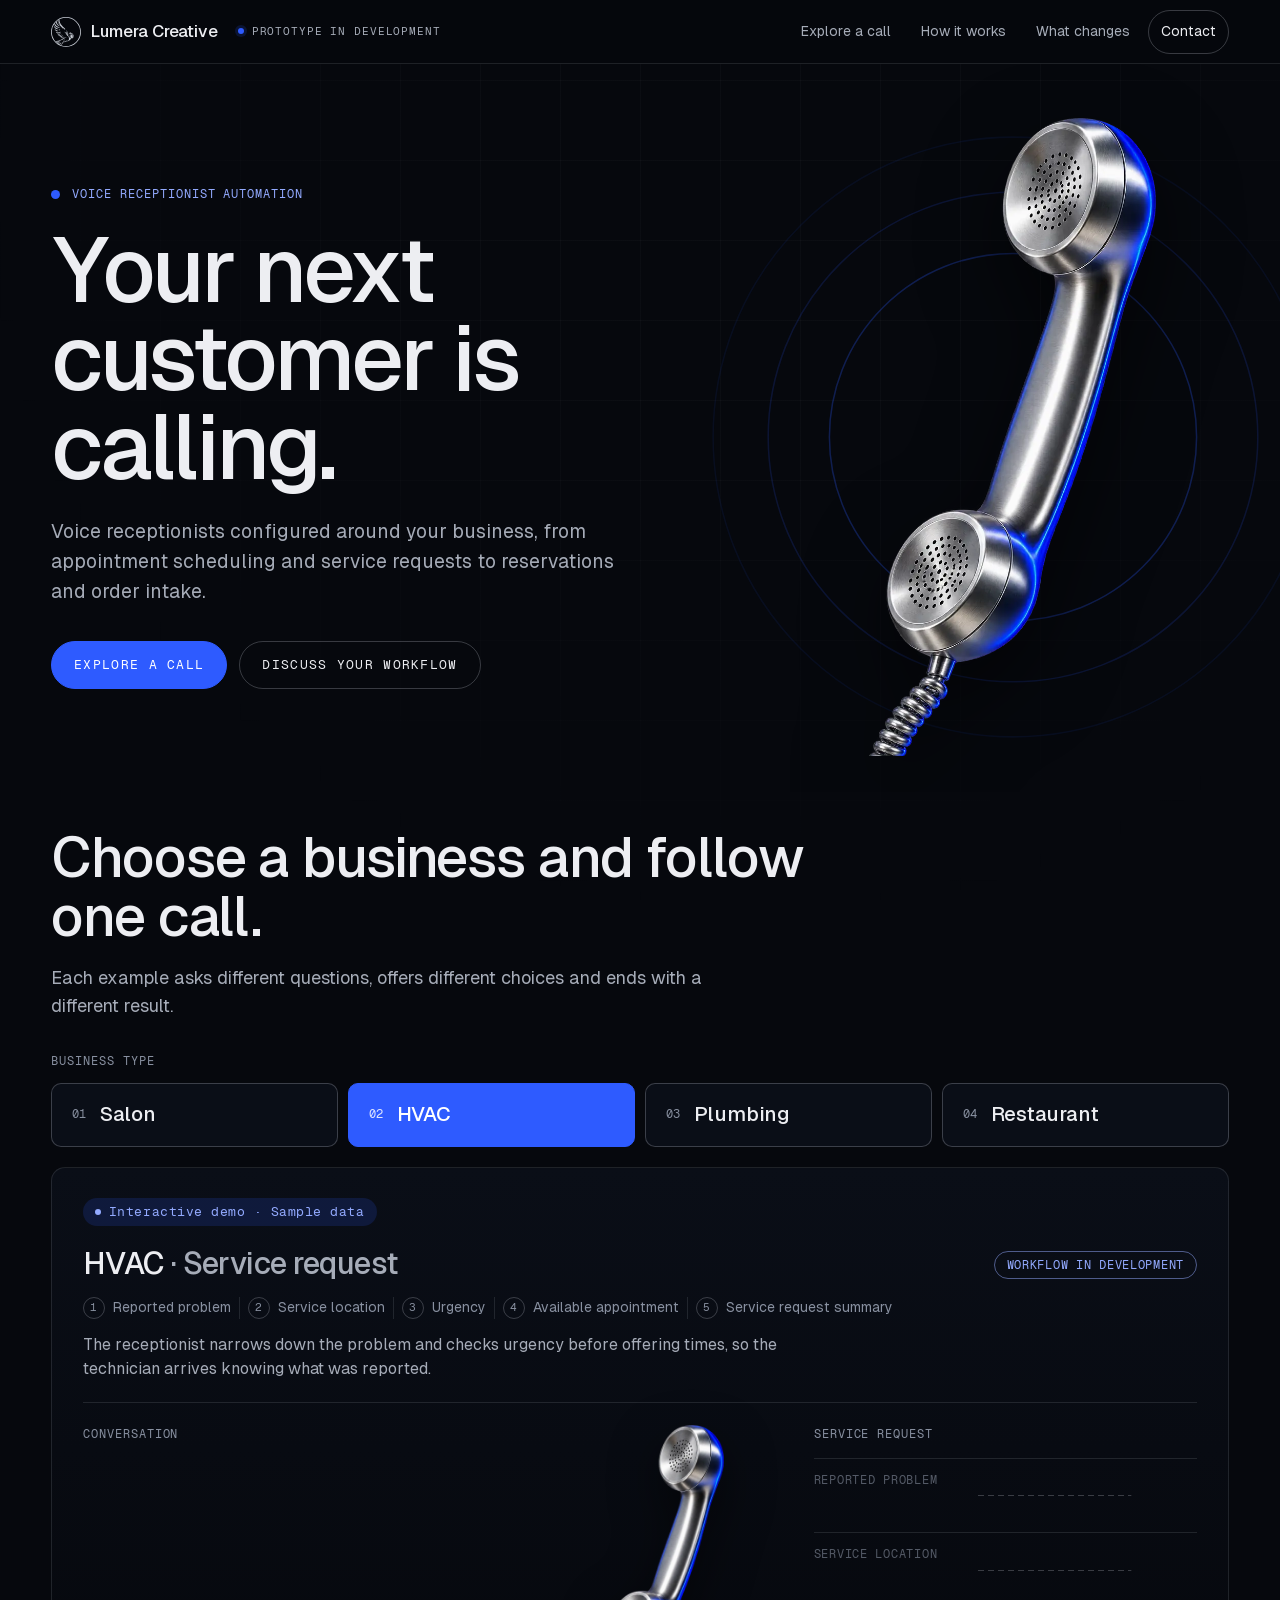
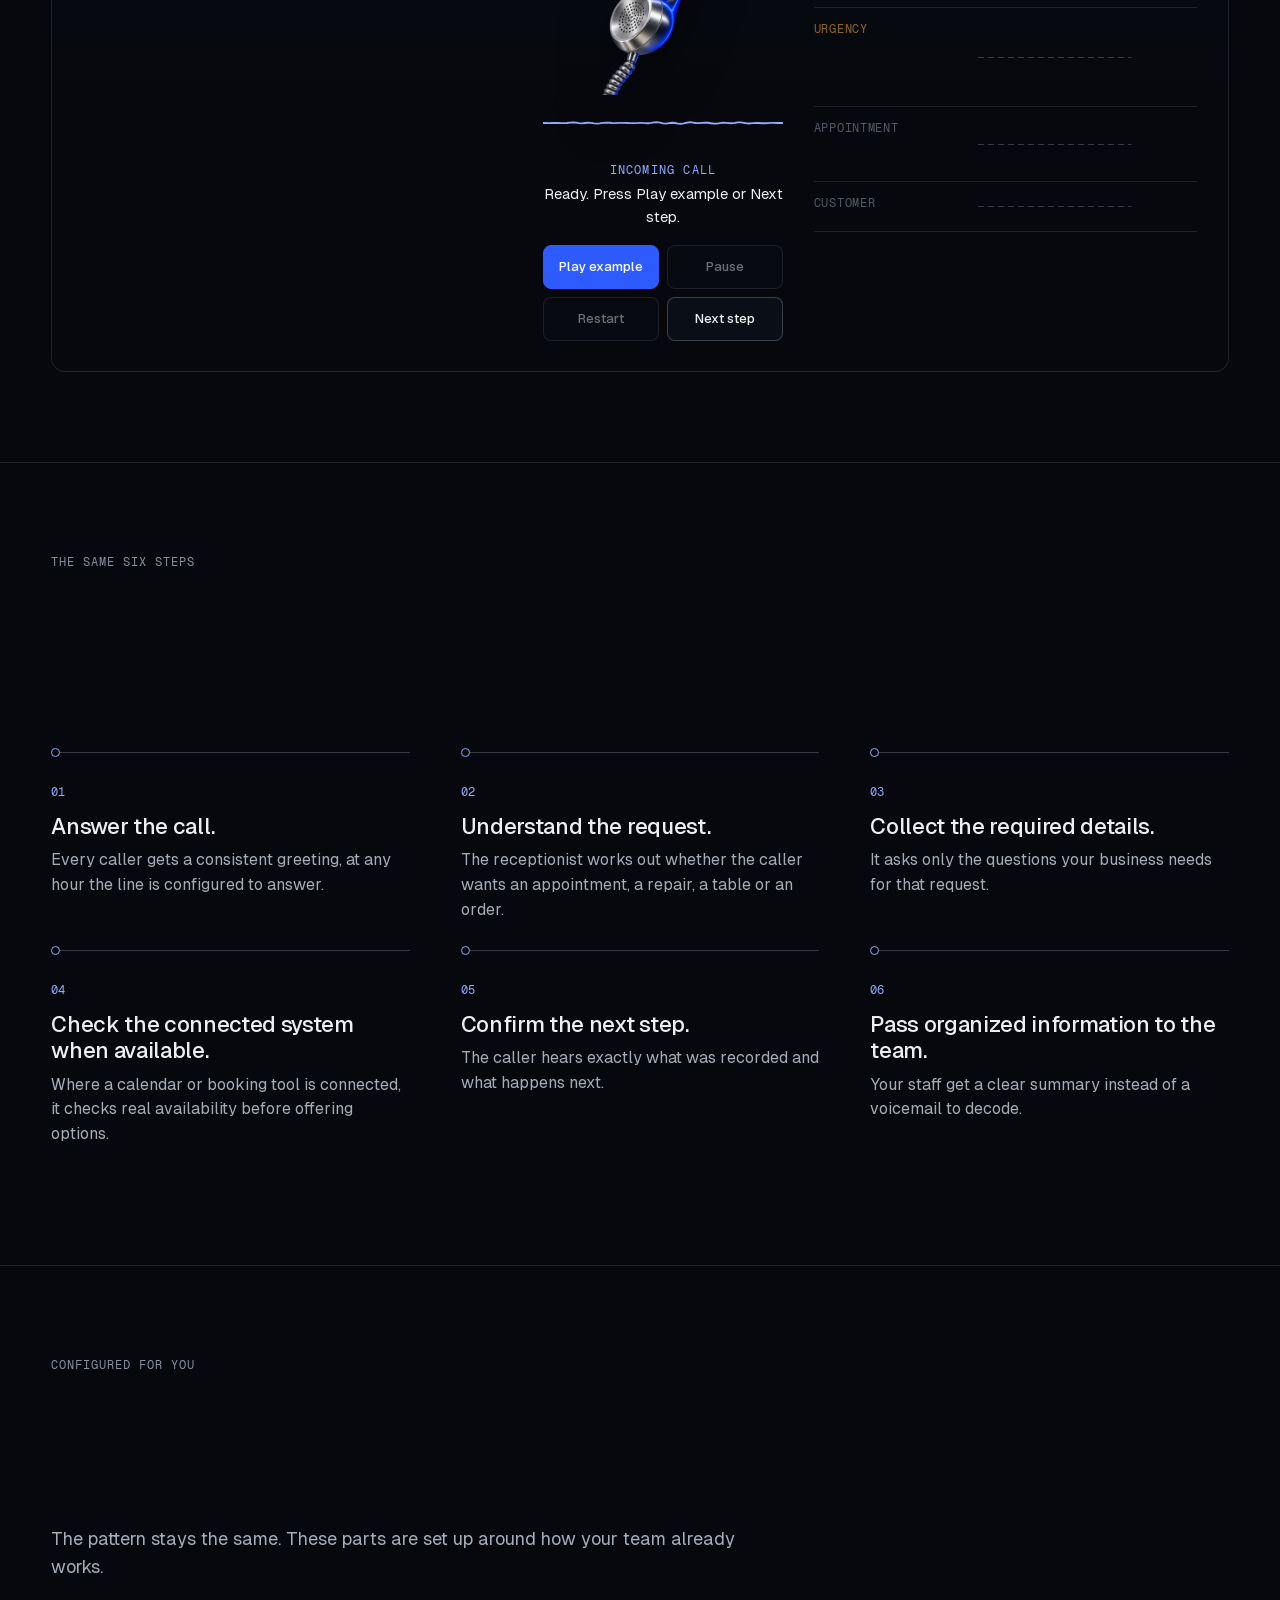
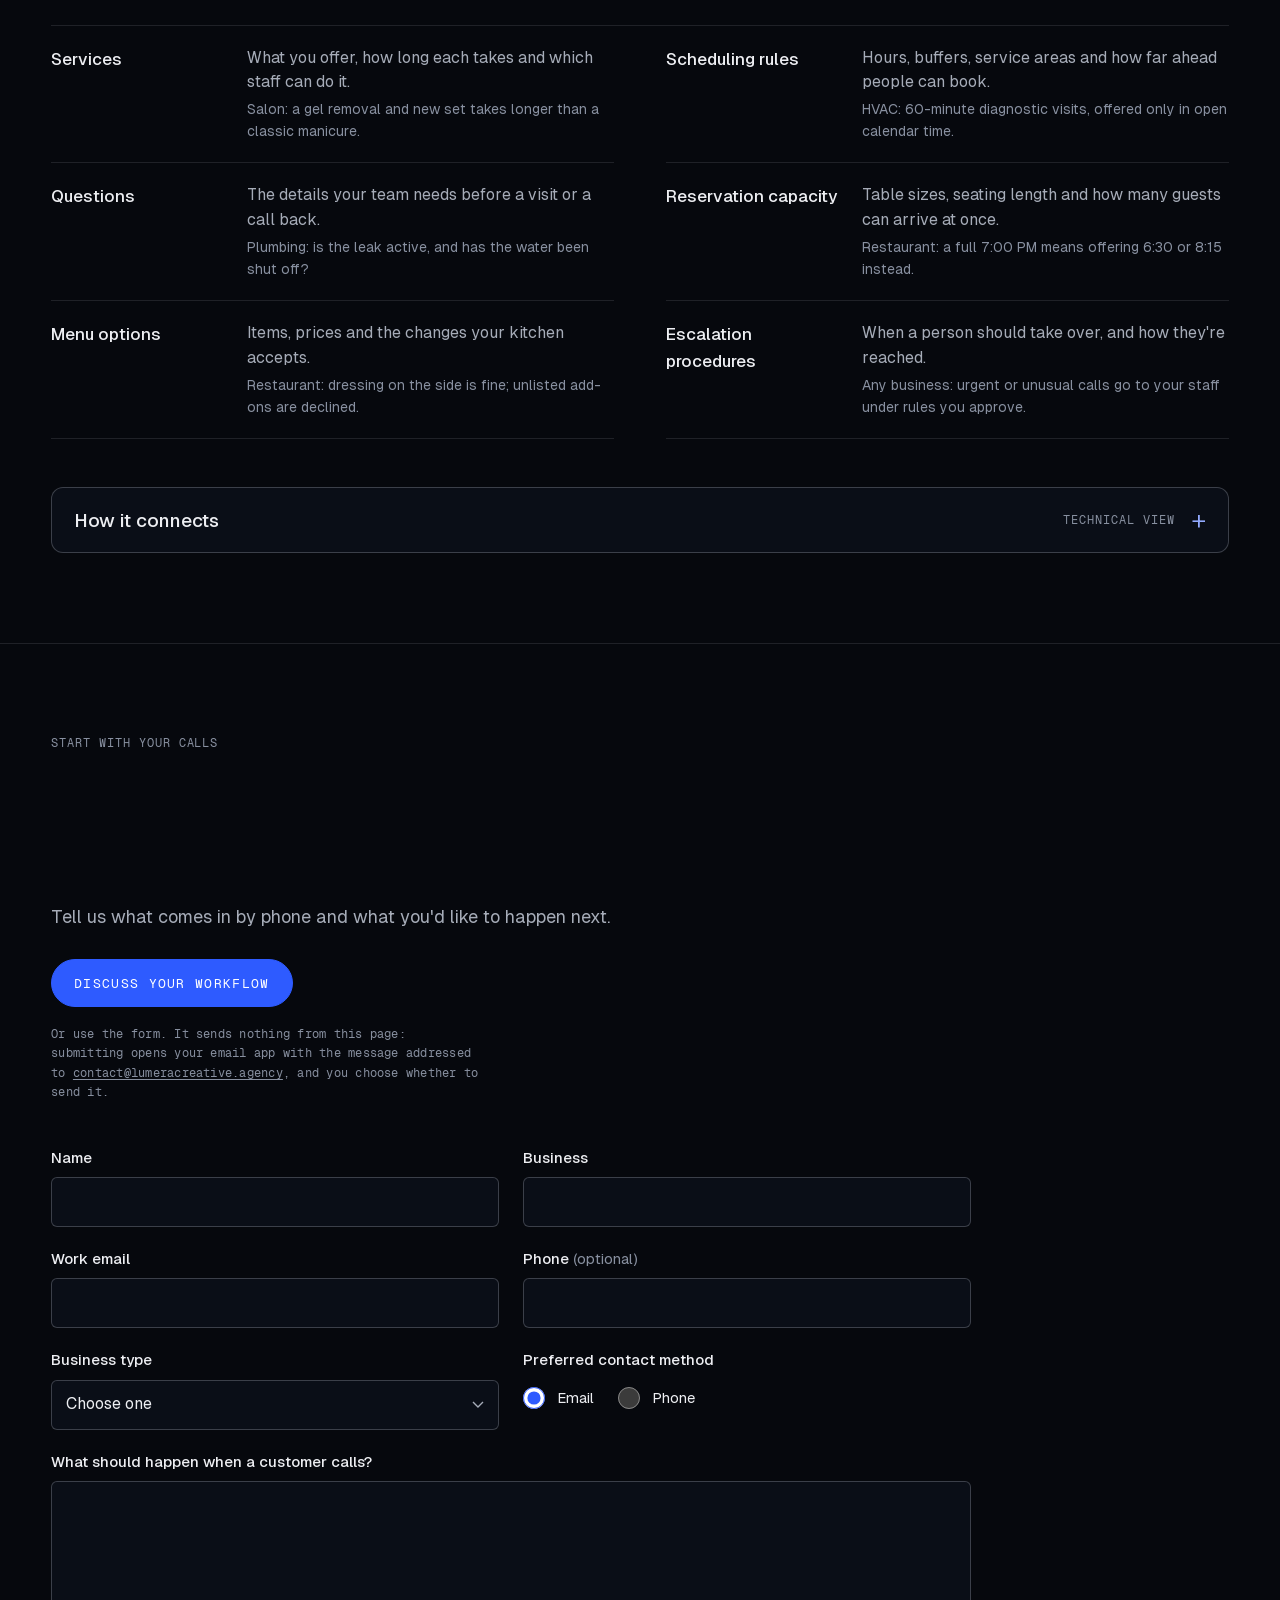
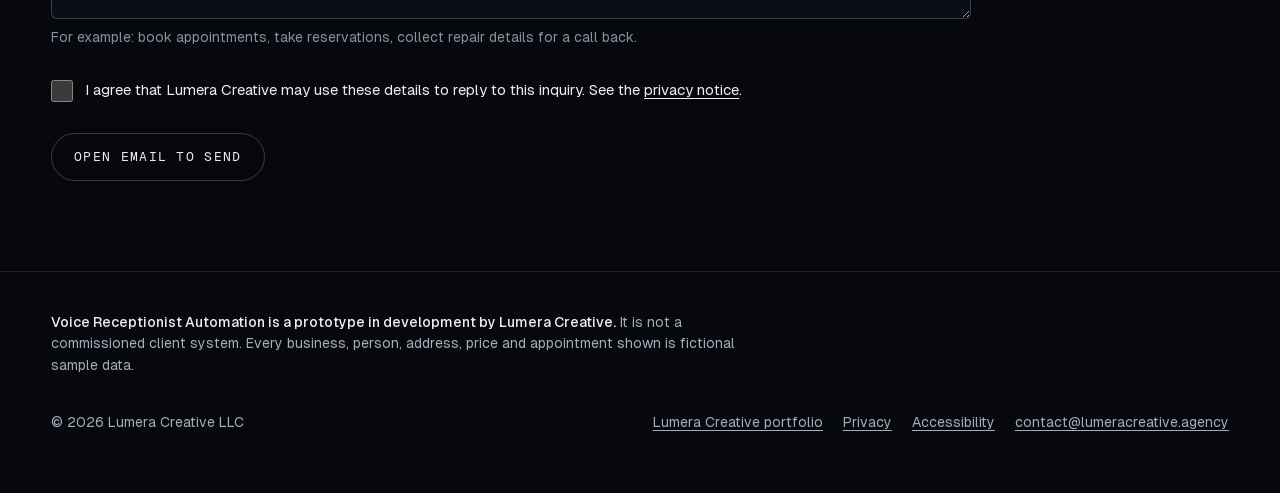
==== commit c6431675: "Reposition as Voice Receptionist Automation across four business types Adds a business selector (sal" ====
--- a/index.html
+++ b/index.html
@@ -3,10 +3,10 @@
 <head>
 <meta charset="utf-8">
 <meta name="viewport" content="width=device-width, initial-scale=1, viewport-fit=cover">
-<title>HVAC Call Desk · Lumera Creative</title>
-<meta name="description" content="A working automation prototype by Lumera Creative: a voice receptionist for HVAC teams that checks availability, books appointments and organizes qualified leads.">
+<title>Voice Receptionist Automation · Lumera Creative</title>
+<meta name="description" content="Voice receptionists configured around your business, from appointment scheduling and service requests to reservations and order intake. A prototype in development by Lumera Creative.">
 <meta name="color-scheme" content="dark">
-<meta name="theme-color" content="#0B0C0D">
+<meta name="theme-color" content="#06080D">
 <meta name="referrer" content="strict-origin-when-cross-origin">
 <meta http-equiv="Content-Security-Policy" content="default-src 'none'; script-src 'self'; style-src 'self'; img-src 'self' data:; font-src 'self'; connect-src 'none'; object-src 'none'; base-uri 'self'; form-action mailto:">
 <link rel="icon" href="assets/img/favicon.svg" type="image/svg+xml">
@@ -23,13 +23,13 @@
     <svg class="owl" aria-hidden="true" focusable="false"><use href="assets/img/owl.svg#owl"/></svg>
     <span class="brand-name">Lumera Creative</span>
   </a>
-  <p class="proto-tag"><span class="dot" aria-hidden="true"></span>Working automation prototype</p>
+  <p class="proto-tag"><span class="dot" aria-hidden="true"></span>Prototype in development</p>
   <nav class="site-nav" aria-label="Primary">
     <button class="nav-toggle" type="button" aria-expanded="false" aria-controls="nav-list">Menu</button>
     <ul id="nav-list">
-      <li><a href="#journey">The call</a></li>
-      <li><a href="#behind">Behind the call</a></li>
-      <li><a href="#process">Process</a></li>
+      <li><a href="#demo">Explore a call</a></li>
+      <li><a href="#how">How it works</a></li>
+      <li><a href="#configure">What changes</a></li>
       <li><a class="nav-cta" href="#contact">Contact</a></li>
     </ul>
   </nav>
@@ -39,413 +39,368 @@
 
 <!-- ============ HERO ============ -->
 <section class="hero" aria-labelledby="hero-title">
-  <div class="hero-signal">
-    <p class="call-label">
-      <span class="ring" aria-hidden="true"></span>
-      <span class="call-kind">Incoming service call</span>
-      <span class="call-meta">Los Angeles · 2:13 AM</span>
-    </p>
-    <svg class="wave wave-hero" viewBox="0 0 1200 160" preserveAspectRatio="none" aria-hidden="true" focusable="false">
-      <line class="wave-base" x1="0" y1="80" x2="1200" y2="80"/>
-      <path class="wave-line" d="M0.0 80.0 L5.5 80.3 L10.9 81.0 L16.4 81.6 L21.8 81.7 L27.3 81.1 L32.7 79.9 L38.2 78.7 L43.6 78.2 L49.1 78.7 L54.5 80.2 L60.0 82.0 L65.5 83.0 L70.9 82.2 L76.4 79.3 L81.8 74.9 L87.3 70.5 L92.7 67.9 L98.2 68.6 L103.6 72.8 L109.1 79.5 L114.5 86.3 L120.0 91.0 L125.5 91.9 L130.9 89.0 L136.4 83.9 L141.8 79.0 L147.3 76.5 L152.7 77.7 L158.2 81.8 L163.6 86.9 L169.1 90.5 L174.5 90.7 L180.0 87.1 L185.5 80.8 L190.9 74.0 L196.4 69.2 L201.8 67.7 L207.3 69.6 L212.7 73.8 L218.2 78.4 L223.6 81.8 L229.1 83.2 L234.5 82.7 L240.0 81.2 L245.5 79.5 L250.9 78.5 L256.4 78.6 L261.8 79.6 L267.3 81.1 L272.7 82.8 L278.2 84.1 L283.6 84.5 L289.1 83.7 L294.5 81.5 L300.0 78.3 L305.5 74.9 L310.9 72.6 L316.4 72.3 L321.8 74.5 L327.3 78.4 L332.7 82.2 L338.2 83.8 L343.6 81.5 L349.1 75.8 L354.5 68.7 L360.0 63.9 L365.5 64.8 L370.9 72.8 L376.4 86.8 L381.8 102.5 L387.3 114.4 L392.7 117.7 L398.2 110.7 L403.6 95.5 L409.1 77.6 L414.5 63.6 L420.0 58.4 L425.5 63.0 L430.9 74.4 L436.4 86.5 L441.8 92.9 L447.3 89.6 L452.7 77.0 L458.2 59.8 L463.6 44.8 L469.1 38.5 L474.5 43.9 L480.0 59.9 L485.5 81.3 L490.9 101.1 L496.4 113.2 L501.8 114.5 L507.3 106.1 L512.7 92.5 L518.2 79.4 L523.6 71.9 L529.1 72.3 L534.5 79.5 L540.0 89.8 L545.5 97.9 L550.9 99.8 L556.4 93.4 L561.8 79.9 L567.3 63.2 L572.7 48.9 L578.2 41.9 L583.6 44.7 L589.1 56.9 L594.5 74.3 L600.0 91.3 L605.5 102.0 L610.9 103.1 L616.4 95.2 L621.8 82.5 L627.3 71.5 L632.7 68.1 L638.2 75.3 L643.6 91.4 L649.1 110.5 L654.5 124.5 L660.0 126.7 L665.5 114.3 L670.9 90.4 L676.4 62.2 L681.8 39.3 L687.3 28.8 L692.7 33.4 L698.2 49.9 L703.6 70.9 L709.1 87.8 L714.5 94.5 L720.0 89.7 L725.5 77.3 L730.9 64.2 L736.4 57.2 L741.8 60.2 L747.3 72.7 L752.7 89.9 L758.2 105.5 L763.6 113.9 L769.1 112.8 L774.5 103.4 L780.0 89.9 L785.5 77.2 L790.9 69.2 L796.4 67.3 L801.8 70.3 L807.3 75.5 L812.7 80.3 L818.2 82.6 L823.6 82.1 L829.1 79.7 L834.5 76.8 L840.0 74.6 L845.5 74.0 L850.9 75.1 L856.4 77.5 L861.8 80.6 L867.3 83.7 L872.7 85.9 L878.2 86.6 L883.6 85.6 L889.1 83.1 L894.5 80.0 L900.0 77.4 L905.5 76.7 L910.9 78.2 L916.4 81.5 L921.8 85.0 L927.3 86.6 L932.7 84.8 L938.2 79.3 L943.6 71.5 L949.1 64.2 L954.5 60.3 L960.0 61.6 L965.5 68.3 L970.9 78.0 L976.4 87.6 L981.8 93.7 L987.3 94.5 L992.7 90.5 L998.2 84.0 L1003.6 78.1 L1009.1 75.7 L1014.5 77.6 L1020.0 82.9 L1025.5 89.1 L1030.9 93.2 L1036.4 93.2 L1041.8 89.0 L1047.3 81.8 L1052.7 74.2 L1058.2 68.7 L1063.6 66.8 L1069.1 68.6 L1074.5 73.0 L1080.0 77.9 L1085.5 81.8 L1090.9 83.4 L1096.4 82.8 L1101.8 80.8 L1107.3 78.7 L1112.7 77.4 L1118.2 77.6 L1123.6 79.2 L1129.1 81.5 L1134.5 83.6 L1140.0 84.7 L1145.5 84.5 L1150.9 83.2 L1156.4 81.2 L1161.8 79.4 L1167.3 78.2 L1172.7 78.0 L1178.2 78.5 L1183.6 79.3 L1189.1 79.9 L1194.5 80.1 L1200.0 80.0"/>
-    </svg>
-  </div>
   <div class="hero-copy">
-    <h1 id="hero-title" class="split">Every call becomes a clear next&nbsp;step.</h1>
-    <p class="lede">A voice receptionist for HVAC teams that checks availability, books appointments and organizes qualified leads, even when the office cannot answer.</p>
+    <p class="eyebrow"><span class="ring" aria-hidden="true"></span>Voice Receptionist Automation</p>
+    <h1 id="hero-title" class="split">Your next customer is calling.</h1>
+    <p class="lede">Voice receptionists configured around your business, from appointment scheduling and service requests to reservations and order intake.</p>
     <div class="cta-row">
-      <a class="btn btn-primary" href="#journey">Watch the call</a>
-      <a class="btn btn-ghost" href="#contact">Build this for my business</a>
-    </div>
-    <p class="fine">Working automation prototype by Lumera Creative. The call on this page is a demonstration with fictional data.</p>
-  </div>
+      <a class="btn btn-primary" href="#demo">Explore a call</a>
+      <a class="btn btn-ghost" href="#contact">Discuss your workflow</a>
+    </div>
+  </div>
+  <figure class="hero-receiver">
+    <img src="assets/img/receiver-560.webp" srcset="assets/img/receiver-560.webp 560w, assets/img/receiver-1000.webp 1000w" sizes="(min-width: 900px) 30vw, 46vw" width="560" height="1244" alt="A polished silver telephone receiver lit with a cobalt-blue edge." fetchpriority="high" decoding="async">
+    <svg class="hero-rings" viewBox="0 0 400 400" aria-hidden="true" focusable="false"><circle cx="200" cy="200" r="120"/><circle cx="200" cy="200" r="160"/><circle cx="200" cy="200" r="196"/></svg>
+  </figure>
 </section>
 
-<!-- ============ JOURNEY ============ -->
-<section class="journey" id="journey" aria-labelledby="journey-title">
-  <div class="journey-intro">
-    <p class="eyebrow">The call, start to finish</p>
-    <h2 id="journey-title" class="split">Follow one call through the system.</h2>
-    <p>Scroll at your own pace. Each chapter shows what the caller hears, and what the business receives.</p>
-  </div>
-
-  <div class="journey-grid">
-
-    <!-- Persistent stage: the call signal. Decorative mirror of the chapter content, plus chapter navigation. -->
-    <aside class="stage" aria-label="Call progress" data-state="listen">
-      <div class="stage-frame">
-        <div class="stage-head">
-          <span class="stage-id" aria-hidden="true">Demo call · <b class="stage-clock">02:13:08</b></span>
-          <span class="stage-phase" aria-hidden="true">Listen</span>
-        </div>
-        <svg class="wave wave-stage" viewBox="0 0 400 80" preserveAspectRatio="none" aria-hidden="true" focusable="false">
-          <line class="wave-base" x1="0" y1="40" x2="400" y2="40"/>
-          <path class="wave-line" d="M0.0 40.0 L3.3 40.4 L6.7 40.5 L10.0 39.3 L13.3 37.9 L16.7 38.2 L20.0 40.1 L23.3 41.2 L26.7 40.0 L30.0 38.5 L33.3 39.4 L36.7 42.1 L40.0 43.6 L43.3 42.0 L46.7 39.1 L50.0 37.9 L53.3 38.9 L56.7 40.3 L60.0 40.3 L63.3 38.8 L66.7 37.5 L70.0 38.8 L73.3 43.0 L76.7 46.4 L80.0 44.5 L83.3 38.5 L86.7 35.6 L90.0 40.1 L93.3 45.3 L96.7 40.6 L100.0 26.8 L103.3 19.5 L106.7 30.5 L110.0 51.0 L113.3 59.8 L116.7 49.4 L120.0 35.9 L123.3 37.7 L126.7 51.5 L130.0 56.6 L133.3 42.4 L136.7 22.4 L140.0 17.3 L143.3 30.5 L146.7 45.8 L150.0 48.1 L153.3 39.7 L156.7 34.8 L160.0 41.4 L163.3 52.5 L166.7 54.8 L170.0 43.7 L173.3 29.2 L176.7 25.3 L180.0 34.4 L183.3 44.0 L186.7 41.3 L190.0 30.1 L193.3 27.6 L196.7 42.0 L200.0 60.4 L203.3 62.8 L206.7 46.7 L210.0 30.5 L213.3 30.2 L216.7 40.7 L220.0 44.8 L223.3 36.8 L226.7 27.7 L230.0 29.5 L233.3 39.8 L236.7 47.3 L240.0 46.2 L243.3 41.3 L246.7 38.8 L250.0 39.8 L253.3 41.7 L256.7 41.6 L260.0 39.0 L263.3 35.6 L266.7 35.1 L270.0 39.2 L273.3 44.5 L276.7 44.5 L280.0 39.4 L283.3 37.2 L286.7 44.2 L290.0 53.3 L293.3 51.3 L296.7 36.5 L300.0 23.1 L303.3 25.0 L306.7 38.0 L310.0 45.7 L313.3 40.4 L316.7 32.3 L320.0 34.8 L323.3 46.7 L326.7 54.7 L330.0 50.3 L333.3 39.2 L336.7 33.0 L340.0 35.6 L343.3 40.7 L346.7 41.3 L350.0 37.4 L353.3 34.6 L356.7 36.9 L360.0 42.3 L363.3 45.4 L366.7 43.7 L370.0 39.9 L373.3 38.4 L376.7 40.0 L380.0 41.5 L383.3 40.6 L386.7 38.5 L390.0 37.9 L393.3 39.1 L396.7 40.2 L400.0 40.0"/>
-        </svg>
-
-        <svg class="stage-art" viewBox="0 0 400 440" aria-hidden="true" focusable="false">
-          <defs>
-            <pattern id="hatch" width="6" height="6" patternUnits="userSpaceOnUse" patternTransform="rotate(45)">
-              <line x1="0" y1="0" x2="0" y2="6" class="hatch-line"/>
-            </pattern>
-          </defs>
-
-          <!-- 01 LISTEN: the waveform drops three markers that become fields -->
-          <g class="layer" data-layer="listen">
-            <g class="x-field" data-x="service">
-              <line class="drop" x1="70" y1="10" x2="70" y2="150"/>
-              <circle class="node" cx="70" cy="150" r="4"/>
-              <text class="lab" x="70" y="180" text-anchor="middle">SERVICE</text>
-              <text class="val" x="70" y="202" text-anchor="middle">No cooling</text>
-            </g>
-            <g class="x-field" data-x="urgency">
-              <line class="drop" x1="200" y1="10" x2="200" y2="230"/>
-              <circle class="node amber" cx="200" cy="230" r="4"/>
-              <text class="lab" x="200" y="260" text-anchor="middle">URGENCY</text>
-              <text class="val" x="200" y="282" text-anchor="middle">After-hours</text>
-            </g>
-            <g class="x-field" data-x="request">
-              <line class="drop" x1="330" y1="10" x2="330" y2="310"/>
-              <circle class="node" cx="330" cy="310" r="4"/>
-              <text class="lab" x="330" y="340" text-anchor="middle">REQUEST</text>
-              <text class="val" x="330" y="362" text-anchor="middle">Diagnostic visit</text>
-            </g>
-          </g>
-
-          <!-- 02 ROUTE: three-way junction -->
-          <g class="layer" data-layer="route">
-            <path class="trace" d="M200 0 V170"/>
-            <circle class="junction" cx="200" cy="180" r="10"/>
-            <path class="branch b-avail" d="M200 190 C200 250 70 250 70 320"/>
-            <path class="branch b-book" d="M200 190 V320"/>
-            <path class="branch b-qual" d="M200 190 C200 250 330 250 330 320"/>
-            <circle class="bnode b-avail" cx="70" cy="326" r="5"/>
-            <circle class="bnode b-book" cx="200" cy="326" r="5"/>
-            <circle class="bnode b-qual" cx="330" cy="326" r="5"/>
-            <text class="blab b-avail" x="70" y="356" text-anchor="middle">CHECK</text>
-            <text class="blab b-avail" x="70" y="372" text-anchor="middle">AVAILABILITY</text>
-            <text class="blab b-book" x="200" y="356" text-anchor="middle">BOOK</text>
-            <text class="blab b-book" x="200" y="372" text-anchor="middle">APPOINTMENT</text>
-            <text class="blab b-qual" x="330" y="356" text-anchor="middle">QUALIFY</text>
-            <text class="blab b-qual" x="330" y="372" text-anchor="middle">LEAD</text>
-            <text class="tick-lab t1" x="216" y="44">Webhook received</text>
-            <text class="tick-lab t2" x="216" y="88">Request validated</text>
-            <text class="tick-lab t3" x="216" y="132">Route selected</text>
-          </g>
-
-          <!-- 03 + 04 CALENDAR: one day, 8 AM to 5 PM, 40px per hour starting y=50 -->
-          <g class="layer" data-layer="calendar">
-            <text class="cal-date" x="60" y="30">2026-07-14 · America/Los_Angeles</text>
-            <g class="hours">
-              <text x="50" y="54" text-anchor="end">8</text><line x1="60" y1="50" x2="360" y2="50"/>
-              <text x="50" y="94" text-anchor="end">9</text><line x1="60" y1="90" x2="360" y2="90"/>
-              <text x="50" y="134" text-anchor="end">10</text><line x1="60" y1="130" x2="360" y2="130"/>
-              <text x="50" y="174" text-anchor="end">11</text><line x1="60" y1="170" x2="360" y2="170"/>
-              <text x="50" y="214" text-anchor="end">12</text><line x1="60" y1="210" x2="360" y2="210"/>
-              <text x="50" y="254" text-anchor="end">1</text><line x1="60" y1="250" x2="360" y2="250"/>
-              <text x="50" y="294" text-anchor="end">2</text><line x1="60" y1="290" x2="360" y2="290"/>
-              <text x="50" y="334" text-anchor="end">3</text><line x1="60" y1="330" x2="360" y2="330"/>
-              <text x="50" y="374" text-anchor="end">4</text><line x1="60" y1="370" x2="360" y2="370"/>
-              <text x="50" y="414" text-anchor="end">5</text><line x1="60" y1="410" x2="360" y2="410"/>
-            </g>
-            <g class="busy">
-              <rect x="66" y="52" width="288" height="36" rx="3"/>
-              <rect x="66" y="132" width="288" height="56" rx="3"/>
-              <rect x="66" y="232" width="288" height="56" rx="3"/>
-              <rect x="66" y="332" width="288" height="76" rx="3"/>
-              <text x="78" y="74">Booked</text><text x="78" y="154">Booked</text><text x="78" y="254">Booked</text><text x="78" y="354">Booked</text>
-            </g>
-            <g class="slots">
-              <g class="slot" data-slot="0900"><rect x="66" y="92" width="288" height="36" rx="3"/><text x="78" y="114">9:00 AM open</text></g>
-              <g class="slot" data-slot="1130"><rect x="66" y="192" width="288" height="36" rx="3"/><text x="78" y="214">11:30 AM open</text></g>
-              <g class="slot" data-slot="1400"><rect x="66" y="292" width="288" height="36" rx="3"/><text x="78" y="314">2:00 PM open</text></g>
-            </g>
-            <g class="send">
-              <path class="send-path" d="M354 210 H380 V40 H400"/>
-              <text class="send-lab" x="372" y="22" text-anchor="end">Confirmation sent</text>
-            </g>
-          </g>
-
-          <!-- 05 QUALIFY: the conversation becomes a record -->
-          <g class="layer" data-layer="qualify">
-            <g class="rec">
-              <text x="40" y="40">customer_name</text><rect x="190" y="30" width="130" height="12" rx="2"/>
-              <text x="40" y="84">contact</text><rect x="190" y="74" width="150" height="12" rx="2"/>
-              <text x="40" y="128">service</text><rect x="190" y="118" width="100" height="12" rx="2"/>
-              <text x="40" y="172">reported_issue</text><rect x="190" y="162" width="170" height="12" rx="2"/>
-              <text x="40" y="216">urgency</text><rect x="190" y="206" width="90" height="12" rx="2" class="amber"/>
-              <text x="40" y="260">requested_date</text><rect x="190" y="250" width="110" height="12" rx="2"/>
-              <text x="40" y="304">appointment</text><rect x="190" y="294" width="120" height="12" rx="2" class="blue"/>
-              <text x="40" y="348">summary</text><rect x="190" y="338" width="170" height="12" rx="2"/><rect x="190" y="358" width="140" height="12" rx="2"/>
-            </g>
-          </g>
-
-          <!-- 06 HANDOFF: paths rejoin into one confirmed step -->
-          <g class="layer" data-layer="handoff">
-            <path class="join blue" d="M70 20 C70 140 200 120 200 210"/>
-            <path class="join blue" d="M200 20 V210"/>
-            <path class="join violet" d="M330 20 C330 140 200 120 200 210"/>
-            <path class="trace done" d="M200 210 V330"/>
-            <circle class="end" cx="200" cy="350" r="20"/>
-            <path class="check" d="M190 350 l7 7 l14 -15"/>
-            <text class="end-lab" x="200" y="408" text-anchor="middle">SCHEDULED SERVICE</text>
-          </g>
-        </svg>
-
-        <nav class="stage-nav" aria-label="Call journey chapters">
-          <div class="stage-progress" aria-hidden="true"><span></span></div>
-          <ol>
-            <li><a href="#ch-listen" data-step="listen"><b>01</b> Listen</a></li>
-            <li><a href="#ch-route" data-step="route"><b>02</b> Route</a></li>
-            <li><a href="#ch-availability" data-step="availability"><b>03</b> Check</a></li>
-            <li><a href="#ch-book" data-step="book"><b>04</b> Book</a></li>
-            <li><a href="#ch-qualify" data-step="qualify"><b>05</b> Qualify</a></li>
-            <li><a href="#ch-handoff" data-step="handoff"><b>06</b> Handoff</a></li>
-          </ol>
-        </nav>
-      </div>
-    </aside>
-
-    <ol class="chapters">
-
-      <!-- 01 LISTEN -->
-      <li class="chapter" id="ch-listen" data-chapter="listen" data-acc="amber">
-        <p class="ch-num">Chapter 01</p>
-        <h3 class="ch-title">Listen</h3>
-        <p class="ch-copy">The receptionist answers, asks a short follow-up and pulls out what the business needs to know.</p>
-
-        <figure class="transcript" aria-labelledby="tr-cap">
-          <figcaption id="tr-cap" class="mono-cap">Demonstration transcript</figcaption>
-          <ol class="tr-lines">
-            <li class="tr caller"><span class="who">Caller</span><p>My air <mark data-x="service">stopped working</mark> <mark data-x="urgency">tonight</mark> and the house is getting hot.</p></li>
-            <li class="tr agent"><span class="who">Receptionist</span><p>I can help with that. Is the system running but not cooling, or has it stopped completely?</p></li>
-            <li class="tr caller"><span class="who">Caller</span><p>It stopped completely. <mark data-x="request">Can someone come out tomorrow?</mark></p></li>
-            <li class="tr agent"><span class="who">Receptionist</span><p>I'll check tomorrow's openings for a diagnostic visit. Can I get your name and a callback number?</p></li>
-            <li class="tr caller"><span class="who">Caller</span><p>It's Jordan M. You can reach me at (555) 010-0147.</p></li>
-          </ol>
-          <button class="text-btn tr-replay" type="button" hidden>Replay transcript</button>
-        </figure>
-
-        <p class="sr-only">Details understood from the call</p>
-        <dl class="extract">
-          <div data-x="service"><dt>Service</dt><dd>No cooling</dd></div>
-          <div data-x="urgency" class="is-amber"><dt>Urgency</dt><dd>After-hours</dd></div>
-          <div data-x="request"><dt>Request</dt><dd>Diagnostic appointment</dd></div>
-        </dl>
-      </li>
-
-      <!-- 02 ROUTE -->
-      <li class="chapter" id="ch-route" data-chapter="route" data-acc="blue">
-        <p class="ch-num">Chapter 02</p>
-        <h3 class="ch-title">Route</h3>
-        <p class="ch-copy">The receptionist identifies what the caller needs and sends the request to the correct workflow without exposing the customer to the underlying technical system.</p>
-        <p class="sr-only">Workflow routes for this call</p>
-        <ul class="routes">
-          <li class="route is-active"><span class="route-name">Check availability</span><span class="route-state">Selected now. The caller asked for a visit tomorrow.</span></li>
-          <li class="route"><span class="route-name">Book appointment</span><span class="route-state">Follows once the caller picks a time.</span></li>
-          <li class="route is-violet"><span class="route-name">Qualify lead</span><span class="route-state">Runs on the same conversation.</span></li>
-        </ul>
-        <p class="tech-note"><span>Webhook received</span> · <span>Request validated</span> · <span>Route selected</span></p>
-      </li>
-
-      <!-- 03 AVAILABILITY -->
-      <li class="chapter" id="ch-availability" data-chapter="availability" data-acc="blue">
-        <p class="ch-num">Chapter 03</p>
-        <h3 class="ch-title">Check availability</h3>
-        <p class="ch-copy">The system reads the live calendar, removes unavailable periods and returns appointment options that match the scheduling rules.</p>
-
-        <div class="agenda" role="group" aria-labelledby="agenda-cap">
-          <p id="agenda-cap" class="mono-cap">Demonstration calendar · tomorrow, 2026-07-14</p>
-          <ul class="agenda-list">
-            <li class="busy"><time>8:00–9:00 AM</time><span>Booked</span></li>
-            <li class="open"><time>9:00–10:00 AM</time><span>Open</span></li>
-            <li class="busy"><time>10:00–11:30 AM</time><span>Booked</span></li>
-            <li class="open"><time>11:30 AM–12:30 PM</time><span>Open</span></li>
-            <li class="busy"><time>12:30–2:00 PM</time><span>Booked</span></li>
-            <li class="open"><time>2:00–3:00 PM</time><span>Open</span></li>
-            <li class="busy"><time>3:00–5:00 PM</time><span>Booked</span></li>
+<!-- ============ DEMO ============ -->
+<section class="demo" id="demo" aria-labelledby="demo-title">
+  <div class="demo-head">
+    <h2 id="demo-title" class="sec-title">Choose a business and follow one call.</h2>
+    <p class="sec-sub">Each example asks different questions, offers different choices and ends with a different result.</p>
+  </div>
+
+  <div class="biz-select" role="group" aria-labelledby="biz-label">
+    <p id="biz-label" class="mono-cap">Business type</p>
+    <div class="biz-row">
+      <button type="button" class="biz" data-biz="salon" aria-pressed="false"><span class="biz-n">01</span>Salon</button>
+      <button type="button" class="biz" data-biz="hvac" aria-pressed="true"><span class="biz-n">02</span>HVAC</button>
+      <button type="button" class="biz" data-biz="plumbing" aria-pressed="false"><span class="biz-n">03</span>Plumbing</button>
+      <button type="button" class="biz" data-biz="restaurant" aria-pressed="false"><span class="biz-n">04</span>Restaurant</button>
+    </div>
+  </div>
+
+  <div class="stage" id="stage" data-biz="hvac" data-scn="hvac">
+    <div class="stage-bar">
+      <p class="demo-label">Interactive demo · Sample data</p>
+      <div class="sub-select" role="group" aria-label="Restaurant example" hidden>
+        <button type="button" class="sub" data-scn="restaurant-reserve" aria-pressed="true">Reserve a table</button>
+        <button type="button" class="sub" data-scn="restaurant-order" aria-pressed="false">Place a pickup order</button>
+      </div>
+    </div>
+
+    <!-- Shared centre: receiver and call state -->
+    <div class="stage-center">
+      <div class="center-art" aria-hidden="true">
+        <img src="assets/img/receiver-560.webp" width="560" height="1244" alt="" loading="lazy" decoding="async">
+        <svg class="wave" viewBox="0 0 200 60" preserveAspectRatio="none" focusable="false"><line class="wave-base" x1="0" y1="30" x2="200" y2="30"/><path class="wave-line" d="M0 30 H200"/></svg>
+      </div>
+      <p class="call-state"><span class="call-line">Incoming call</span><span class="call-step" id="call-step">Press Play example or Next step.</span></p>
+      <div class="controls" role="group" aria-label="Demo controls">
+        <button type="button" class="ctl ctl-play" data-act="play">Play example</button>
+        <button type="button" class="ctl" data-act="pause" disabled>Pause</button>
+        <button type="button" class="ctl" data-act="restart">Restart</button>
+        <button type="button" class="ctl" data-act="next">Next step</button>
+      </div>
+    </div>
+
+    <!-- ===== SALON ===== -->
+    <article class="scn" id="scn-salon" data-scn="salon" data-biz="salon" aria-labelledby="t-salon">
+      <header class="scn-head">
+        <h3 id="t-salon">Salon <span>· Book an appointment</span></h3>
+        <p class="scn-status"><span class="chip">Proposed configuration</span></p>
+        <ol class="flow"><li>Service</li><li>Preferred date</li><li>Staff preference</li><li>Available times</li><li>Appointment summary</li></ol>
+        <p class="scn-why">The receptionist matches the request to the salon's service list, so the appointment length comes from the service instead of a fixed slot.</p>
+      </header>
+      <div class="convo">
+        <p class="col-cap">Conversation</p>
+        <ol class="msgs">
+          <li class="msg caller" data-step="1"><span class="who">Caller</span><p>Hi, I'd like to book a gel manicure on Friday afternoon.</p></li>
+          <li class="msg agent" data-step="1"><span class="who">Receptionist</span><p>Happy to help. A gel manicure takes about 60 minutes. Is that this Friday?</p></li>
+          <li class="msg caller" data-step="2"><span class="who">Caller</span><p>Yes, this Friday, any time after noon.</p></li>
+          <li class="msg agent" data-step="2"><span class="who">Receptionist</span><p>Do you have a preferred nail technician, or is anyone available fine?</p></li>
+          <li class="msg caller" data-step="3"><span class="who">Caller</span><p>Maya, if she's free.</p></li>
+          <li class="msg agent" data-step="4"><span class="who">Receptionist</span><p>Maya has two 60-minute openings on Friday afternoon: 1:30 PM or 3:45 PM. Which works better?</p></li>
+          <li class="msg caller" data-step="5"><span class="who">Caller</span><p><span data-bind="salon-time">3:45 PM</span>, please. My name is Riley.</p></li>
+          <li class="msg agent" data-step="5"><span class="who">Receptionist</span><p>Thanks, Riley. I have a gel manicure with Maya on Friday at <span data-bind="salon-time">3:45 PM</span>.</p></li>
+        </ol>
+      </div>
+      <div class="outcome">
+        <p class="col-cap">Appointment</p>
+        <div class="menu-ref" data-step="1">
+          <p class="mono-cap">Sample service list</p>
+          <ul class="svc">
+            <li class="is-match"><span>Gel manicure</span><span>60 min</span></li>
+            <li><span>Classic manicure</span><span>30 min</span></li>
+            <li><span>Gel removal and new set</span><span>75 min</span></li>
+            <li><span>Pedicure</span><span>45 min</span></li>
           </ul>
         </div>
-
-        <fieldset class="slot-pick">
-          <legend>Times offered to the caller. Choose one to continue the demo.</legend>
-          <div class="slot-row">
-            <label class="slot-opt"><input type="radio" name="slot" value="0900" data-label="9:00 AM" data-iso="2026-07-14T09:00:00-07:00"><span>9:00 AM</span></label>
-            <label class="slot-opt"><input type="radio" name="slot" value="1130" data-label="11:30 AM" data-iso="2026-07-14T11:30:00-07:00" checked><span>11:30 AM</span></label>
-            <label class="slot-opt"><input type="radio" name="slot" value="1400" data-label="2:00 PM" data-iso="2026-07-14T14:00:00-07:00"><span>2:00 PM</span></label>
-          </div>
+        <dl class="rec">
+          <div data-step="1"><dt>Service</dt><dd>Gel manicure · 60 min</dd></div>
+          <div data-step="2"><dt>Preferred date</dt><dd>Friday, after 12:00 PM</dd></div>
+          <div data-step="3"><dt>Staff preference</dt><dd>Maya</dd></div>
+          <div data-step="5"><dt>Time</dt><dd><span data-bind="salon-time">3:45 PM</span> · 60 min</dd></div>
+          <div data-step="5"><dt>Customer</dt><dd>Riley</dd></div>
+        </dl>
+        <fieldset class="choices" data-step="4">
+          <legend>Openings with Maya, Friday (sample)</legend>
+          <label class="choice"><input type="radio" name="salon-time" value="1330" data-label="1:30 PM"><span>1:30 PM</span></label>
+          <label class="choice"><input type="radio" name="salon-time" value="1545" data-label="3:45 PM" checked><span>3:45 PM</span></label>
         </fieldset>
-        <p class="slot-status" aria-live="polite">Selected: <b data-bind="time">11:30 AM</b>. Every option is 60 minutes long.</p>
-        <a class="btn btn-ghost btn-sm" href="#ch-book">Book <span data-bind="time">11:30 AM</span></a>
-      </li>
-
-      <!-- 04 BOOK -->
-      <li class="chapter" id="ch-book" data-chapter="book" data-acc="blue">
-        <p class="ch-num">Chapter 04</p>
-        <h3 class="ch-title">Book</h3>
-        <p class="ch-copy">Once the caller chooses a time, the system creates the event, sends confirmation and reports the successful booking back to the receptionist.</p>
-        <p class="sr-only">Booking record, demonstration data</p>
-        <dl class="record booking">
-          <div><dt>Customer</dt><dd>Jordan M.</dd></div>
-          <div><dt>Service</dt><dd>No cooling</dd></div>
-          <div><dt>Appointment</dt><dd>Tomorrow · <span data-bind="time">11:30 AM</span></dd></div>
-          <div><dt>Duration</dt><dd>60 minutes</dd></div>
-          <div class="status"><dt>Status</dt><dd><span class="pill">Confirmed</span></dd></div>
-        </dl>
-        <div class="confirm-msg" role="note" aria-label="Confirmation message, demonstration">
-          <p class="mono-cap">Confirmation sent</p>
-          <p>Your diagnostic visit is booked for tomorrow at <span data-bind="time">11:30 AM</span>. A technician will arrive within the scheduled hour.</p>
-        </div>
-        <p class="tech-note">Event created · Confirmation sent · Result returned to receptionist</p>
-      </li>
-
-      <!-- 05 QUALIFY -->
-      <li class="chapter" id="ch-qualify" data-chapter="qualify" data-acc="violet">
-        <p class="ch-num">Chapter 05</p>
-        <h3 class="ch-title">Qualify</h3>
-        <p class="ch-copy">The business receives organized information instead of an incomplete voicemail, making the next conversation easier to continue.</p>
-        <p class="sr-only">Lead record, fictional demonstration data</p>
-        <dl class="record lead">
-          <div><dt>Customer name</dt><dd>Jordan M.</dd></div>
-          <div><dt>Contact</dt><dd>(555) 010-0147</dd></div>
-          <div><dt>Service requested</dt><dd>AC repair, diagnostic visit</dd></div>
-          <div><dt>Reported issue</dt><dd>System stopped completely; house getting hot</dd></div>
-          <div class="is-amber"><dt>Urgency</dt><dd>After-hours call, wants next-day service</dd></div>
-          <div><dt>Requested date</dt><dd>2026-07-14</dd></div>
-          <div><dt>Appointment status</dt><dd>Confirmed · <span data-bind="time">11:30 AM</span></dd></div>
-          <div class="wide"><dt>Conversation summary</dt><dd>Caller reported the air conditioning stopped completely overnight. Asked for a visit the next day and accepted the <span data-bind="time">11:30 AM</span> opening.</dd></div>
-        </dl>
-        <p class="tech-note">All names and numbers are fictional. 555-01xx numbers are reserved for examples.</p>
-      </li>
-
-      <!-- 06 HANDOFF -->
-      <li class="chapter" id="ch-handoff" data-chapter="handoff" data-acc="ink">
-        <p class="ch-num">Chapter 06</p>
-        <h3 class="ch-title">The completed handoff</h3>
-        <ul class="checklist">
-          <li>Call answered</li>
-          <li>Need identified</li>
-          <li>Availability checked</li>
-          <li>Appointment booked</li>
-          <li>Confirmation sent</li>
-          <li>Lead organized</li>
-        </ul>
-        <p class="statement">From first ring to scheduled service.</p>
-        <p class="ch-copy">Lumera Creative designs the customer experience, workflow logic and integrations required to turn repetitive communication into a dependable business process.</p>
-        <a class="btn btn-primary" href="mailto:contact@lumeracreative.agency?subject=Discuss%20an%20automation">Discuss an automation</a>
-      </li>
-    </ol>
+        <div class="result" data-step="5">
+          <p class="result-h">Appointment summary ready</p>
+          <p class="qual">Sample data. A live setup would check and book the salon's own calendar. This demo books nothing.</p>
+        </div>
+      </div>
+    </article>
+
+    <!-- ===== HVAC ===== -->
+    <article class="scn" id="scn-hvac" data-scn="hvac" data-biz="hvac" aria-labelledby="t-hvac">
+      <header class="scn-head">
+        <h3 id="t-hvac">HVAC <span>· Service request</span></h3>
+        <p class="scn-status"><span class="chip chip-dev">Workflow in development</span></p>
+        <ol class="flow"><li>Reported problem</li><li>Service location</li><li>Urgency</li><li>Available appointment</li><li>Service request summary</li></ol>
+        <p class="scn-why">The receptionist narrows down the problem and checks urgency before offering times, so the technician arrives knowing what was reported.</p>
+      </header>
+      <div class="convo">
+        <p class="col-cap">Conversation</p>
+        <ol class="msgs">
+          <li class="msg caller" data-step="1"><span class="who">Caller</span><p>My air conditioner is running, but it isn't cooling.</p></li>
+          <li class="msg agent" data-step="1"><span class="who">Receptionist</span><p>I can help with that. Is air coming out of the vents, and is it warm?</p></li>
+          <li class="msg caller" data-step="2"><span class="who">Caller</span><p>It's blowing, just warm. The thermostat says 84.</p></li>
+          <li class="msg agent" data-step="2"><span class="who">Receptionist</span><p>Thanks. What's the service address?</p></li>
+          <li class="msg caller" data-step="3"><span class="who">Caller</span><p>1420 Sample Street, Los Angeles.</p></li>
+          <li class="msg agent" data-step="3"><span class="who">Receptionist</span><p>Is anyone in the home at higher risk from the heat, like an infant or an older adult?</p></li>
+          <li class="msg caller" data-step="4"><span class="who">Caller</span><p>No, but it's getting hot upstairs.</p></li>
+          <li class="msg agent" data-step="4"><span class="who">Receptionist</span><p>Tomorrow I have 9:00 AM, 11:30 AM or 2:00 PM for a diagnostic visit.</p></li>
+          <li class="msg caller" data-step="5"><span class="who">Caller</span><p><span data-bind="hvac-time">11:30 AM</span> works. It's Jordan.</p></li>
+          <li class="msg agent" data-step="5"><span class="who">Receptionist</span><p>You're down for <span data-bind="hvac-time">11:30 AM</span> tomorrow, Jordan.</p></li>
+        </ol>
+      </div>
+      <div class="outcome">
+        <p class="col-cap">Service request</p>
+        <dl class="rec">
+          <div data-step="2"><dt>Reported problem</dt><dd>System runs, blowing warm air; thermostat at 84°F</dd></div>
+          <div data-step="3"><dt>Service location</dt><dd>1420 Sample Street, Los Angeles</dd></div>
+          <div data-step="4" class="is-urgency"><dt>Urgency</dt><dd>Standard. No heat-vulnerable occupants; caller wants service soon</dd></div>
+          <div data-step="5"><dt>Appointment</dt><dd>Tomorrow · <span data-bind="hvac-time">11:30 AM</span> · 60 min diagnostic</dd></div>
+          <div data-step="5"><dt>Customer</dt><dd>Jordan</dd></div>
+        </dl>
+        <fieldset class="choices" data-step="4">
+          <legend>Open diagnostic visits tomorrow (sample)</legend>
+          <label class="choice"><input type="radio" name="hvac-time" value="0900" data-label="9:00 AM"><span>9:00 AM</span></label>
+          <label class="choice"><input type="radio" name="hvac-time" value="1130" data-label="11:30 AM" checked><span>11:30 AM</span></label>
+          <label class="choice"><input type="radio" name="hvac-time" value="1400" data-label="2:00 PM"><span>2:00 PM</span></label>
+        </fieldset>
+        <div class="result" data-step="5">
+          <p class="result-h">Service request summary ready</p>
+          <p class="qual">In the HVAC workflow under development, this step checks the calendar, creates the event and sends an email confirmation. This demo creates and sends nothing.</p>
+        </div>
+      </div>
+    </article>
+
+    <!-- ===== PLUMBING ===== -->
+    <article class="scn" id="scn-plumbing" data-scn="plumbing" data-biz="plumbing" aria-labelledby="t-plumbing">
+      <header class="scn-head">
+        <h3 id="t-plumbing">Plumbing <span>· Same-day request</span></h3>
+        <p class="scn-status"><span class="chip">Proposed configuration</span></p>
+        <ol class="flow"><li>Issue description</li><li>Location</li><li>Urgency</li><li>Scheduling or callback</li><li>Request summary</li></ol>
+        <p class="scn-why">The receptionist checks whether the leak is contained before offering options. It records a request for the office to confirm and does not dispatch anyone.</p>
+      </header>
+      <div class="convo">
+        <p class="col-cap">Conversation</p>
+        <ol class="msgs">
+          <li class="msg caller" data-step="1"><span class="who">Caller</span><p>There's a leak under my kitchen sink. Can someone come today?</p></li>
+          <li class="msg agent" data-step="1"><span class="who">Receptionist</span><p>Let's get that started. Is water still leaking, and were you able to close the valve under the sink?</p></li>
+          <li class="msg caller" data-step="2"><span class="who">Caller</span><p>It was dripping steadily. I closed the valve and it slowed down.</p></li>
+          <li class="msg agent" data-step="2"><span class="who">Receptionist</span><p>Good. What's the address?</p></li>
+          <li class="msg caller" data-step="3"><span class="who">Caller</span><p>88 Sample Lane, Glendale.</p></li>
+          <li class="msg agent" data-step="3"><span class="who">Receptionist</span><p>Is there water on the floor, or near any outlets or appliances?</p></li>
+          <li class="msg caller" data-step="4"><span class="who">Caller</span><p>Just a small puddle in the cabinet. Nothing electrical.</p></li>
+          <li class="msg agent" data-step="4"><span class="who">Receptionist</span><p>Today's openings are limited. I can request the 4:00 to 6:00 PM window, or ask the office to call you back.</p></li>
+          <li class="msg caller" data-step="5"><span class="who">Caller</span><p>Please request <span data-bind="plumb-opt">the 4:00–6:00 PM window</span>. I'm Sam.</p></li>
+          <li class="msg agent" data-step="5"><span class="who">Receptionist</span><p>Thanks, Sam. I've passed that to the office. They'll confirm with you before anyone is sent.</p></li>
+        </ol>
+      </div>
+      <div class="outcome">
+        <p class="col-cap">Service request</p>
+        <dl class="rec">
+          <div data-step="2"><dt>Issue</dt><dd>Steady drip under kitchen sink; shutoff valve closed, leak slowed</dd></div>
+          <div data-step="3"><dt>Location</dt><dd>88 Sample Lane, Glendale</dd></div>
+          <div data-step="4" class="is-urgency"><dt>Urgency</dt><dd>Same-day request. Contained after shutoff; no electrical risk reported</dd></div>
+          <div data-step="5"><dt>Requested</dt><dd><span data-bind="plumb-opt">the 4:00–6:00 PM window</span></dd></div>
+          <div data-step="5"><dt>Customer</dt><dd>Sam</dd></div>
+        </dl>
+        <fieldset class="choices" data-step="4">
+          <legend>Options offered today (sample)</legend>
+          <label class="choice"><input type="radio" name="plumb-opt" value="window" data-label="the 4:00–6:00 PM window" checked><span>4:00–6:00 PM window</span></label>
+          <label class="choice"><input type="radio" name="plumb-opt" value="callback" data-label="a callback from the office"><span>Office callback</span></label>
+        </fieldset>
+        <div class="result" data-step="5">
+          <p class="result-h">Request sent for office confirmation</p>
+          <p class="qual">Proposed configuration. No technician is dispatched. A live transfer to staff would be a separate setup and isn't built yet.</p>
+        </div>
+      </div>
+    </article>
+
+    <!-- ===== RESTAURANT: RESERVATION ===== -->
+    <article class="scn" id="scn-restaurant-reserve" data-scn="restaurant-reserve" data-biz="restaurant" aria-labelledby="t-res">
+      <header class="scn-head">
+        <h3 id="t-res">Restaurant <span>· Reserve a table</span></h3>
+        <p class="scn-status"><span class="chip">Proposed configuration</span></p>
+        <ol class="flow"><li>Party size</li><li>Date and time</li><li>Availability</li><li>Caller's choice</li><li>Reservation summary</li></ol>
+        <p class="scn-why">A table depends on capacity rules, not an empty calendar. The receptionist checks those rules and offers nearby times when the requested one is full.</p>
+      </header>
+      <div class="convo">
+        <p class="col-cap">Conversation</p>
+        <ol class="msgs">
+          <li class="msg caller" data-step="1"><span class="who">Caller</span><p>Can I reserve a table for four tomorrow at seven?</p></li>
+          <li class="msg agent" data-step="1"><span class="who">Receptionist</span><p>Sure. That's four guests. Is it all adults, and do you need any seating accommodations?</p></li>
+          <li class="msg caller" data-step="2"><span class="who">Caller</span><p>Four adults, and indoors is fine.</p></li>
+          <li class="msg agent" data-step="2"><span class="who">Receptionist</span><p>Let me check tomorrow at 7:00 PM for four, indoors.</p></li>
+          <li class="msg agent" data-step="3"><span class="who">Receptionist</span><p>7:00 is full for a party of four. I can offer 6:30 PM or 8:15 PM.</p></li>
+          <li class="msg caller" data-step="4"><span class="who">Caller</span><p><span data-bind="res-time">8:15 PM</span> is good. The name is Alex.</p></li>
+          <li class="msg agent" data-step="5"><span class="who">Receptionist</span><p>Table for four, tomorrow at <span data-bind="res-time">8:15 PM</span>, under Alex. Is that right?</p></li>
+          <li class="msg caller" data-step="5"><span class="who">Caller</span><p>That's right. Thank you.</p></li>
+        </ol>
+      </div>
+      <div class="outcome">
+        <p class="col-cap">Reservation</p>
+        <dl class="rec">
+          <div data-step="1"><dt>Party size</dt><dd>4 adults</dd></div>
+          <div data-step="2"><dt>Requested</dt><dd>Tomorrow · 7:00 PM · indoors</dd></div>
+        </dl>
+        <div class="capacity" data-step="3">
+          <p class="mono-cap">Capacity check (sample rules)</p>
+          <ul class="cap-rows">
+            <li class="full"><span>7:00 PM</span><span>4-tops full</span></li>
+            <li><span>6:30 PM</span><span>1 four-top free</span></li>
+            <li><span>8:15 PM</span><span>2 four-tops free</span></li>
+          </ul>
+          <p class="cap-rule">Rules used: 90-minute seatings, five four-person tables, no more than 16 arriving guests per 15 minutes.</p>
+        </div>
+        <fieldset class="choices" data-step="3">
+          <legend>Times offered (sample)</legend>
+          <label class="choice"><input type="radio" name="res-time" value="1830" data-label="6:30 PM"><span>6:30 PM</span></label>
+          <label class="choice"><input type="radio" name="res-time" value="2015" data-label="8:15 PM" checked><span>8:15 PM</span></label>
+        </fieldset>
+        <dl class="rec">
+          <div data-step="4"><dt>Time</dt><dd>Tomorrow · <span data-bind="res-time">8:15 PM</span></dd></div>
+          <div data-step="4"><dt>Name</dt><dd>Alex</dd></div>
+        </dl>
+        <div class="result" data-step="5">
+          <p class="result-h">Reservation summary read back</p>
+          <p class="qual">Sample data. A live setup would hold the table in the restaurant's reservation system once that system is chosen and connected.</p>
+        </div>
+      </div>
+    </article>
+
+    <!-- ===== RESTAURANT: PICKUP ORDER ===== -->
+    <article class="scn" id="scn-restaurant-order" data-scn="restaurant-order" data-biz="restaurant" aria-labelledby="t-ord">
+      <header class="scn-head">
+        <h3 id="t-ord">Restaurant <span>· Place a pickup order</span></h3>
+        <p class="scn-status"><span class="chip">Proposed configuration</span></p>
+        <ol class="flow"><li>Menu</li><li>Items and quantities</li><li>Allowed changes</li><li>Read-back</li><li>Pickup request</li></ol>
+        <p class="scn-why">The receptionist takes items only from the menu it's given, accepts only the changes that menu allows and reads the order back before passing it on.</p>
+      </header>
+      <div class="convo">
+        <p class="col-cap">Conversation</p>
+        <ol class="msgs">
+          <li class="msg caller" data-step="1"><span class="who">Caller</span><p>I'd like to place an order for pickup.</p></li>
+          <li class="msg agent" data-step="1"><span class="who">Receptionist</span><p>Of course. What would you like?</p></li>
+          <li class="msg caller" data-step="2"><span class="who">Caller</span><p>Two margherita pizzas and one Caesar salad.</p></li>
+          <li class="msg agent" data-step="2"><span class="who">Receptionist</span><p>Any changes? The pizza comes with a gluten-free crust option, and the salad can have dressing on the side.</p></li>
+          <li class="msg caller" data-step="3"><span class="who">Caller</span><p>Dressing on the side. And can you add chicken to the salad?</p></li>
+          <li class="msg agent" data-step="3"><span class="who">Receptionist</span><p>Chicken isn't an option on this menu, so I can't add it. I've noted the dressing on the side.</p></li>
+          <li class="msg agent" data-step="4"><span class="who">Receptionist</span><p>That's two margherita pizzas and one Caesar salad with dressing on the side. Is that right?</p></li>
+          <li class="msg caller" data-step="4"><span class="who">Caller</span><p>Yes. The name is Casey.</p></li>
+          <li class="msg agent" data-step="5"><span class="who">Receptionist</span><p>Thanks, Casey. I've passed your order request to the restaurant, and they'll confirm the pickup time.</p></li>
+        </ol>
+      </div>
+      <div class="outcome">
+        <p class="col-cap">Pickup order</p>
+        <div class="menu-ref" data-step="1">
+          <p class="mono-cap">Sample menu · fictional</p>
+          <ul class="svc">
+            <li class="is-match"><span>Margherita pizza</span><span>$14.00</span></li>
+            <li class="is-match"><span>Caesar salad</span><span>$9.00</span></li>
+            <li><span>Garlic knots (6)</span><span>$6.00</span></li>
+            <li><span>Lemonade</span><span>$4.00</span></li>
+          </ul>
+          <p class="cap-rule">Allowed changes: gluten-free crust (+$3.00), dressing on the side, no croutons.</p>
+        </div>
+        <dl class="rec">
+          <div data-step="2"><dt>Items</dt><dd>2 × Margherita pizza<br>1 × Caesar salad</dd></div>
+          <div data-step="3"><dt>Changes</dt><dd>Caesar salad: dressing on the side</dd></div>
+          <div data-step="3" class="is-declined"><dt>Not accepted</dt><dd>Add chicken (not on this menu)</dd></div>
+          <div data-step="4"><dt>Read back</dt><dd>Confirmed by caller · Casey</dd></div>
+          <div data-step="5"><dt>Estimated subtotal</dt><dd>$37.00 before tax (sample prices)</dd></div>
+        </dl>
+        <div class="result" data-step="5">
+          <p class="result-h">Pickup request ready for the restaurant</p>
+          <p class="qual">Order intake only. Nothing is paid, sent to a kitchen or entered in a POS, and the restaurant confirms the pickup time.</p>
+        </div>
+      </div>
+    </article>
+
+    <p class="sr-only" id="demo-live" role="status" aria-live="polite"></p>
   </div>
 </section>
 
-<!-- ============ BEHIND THE CALL ============ -->
-<section class="behind" id="behind" aria-labelledby="behind-title">
+<!-- ============ HOW IT WORKS ============ -->
+<section class="how" id="how" aria-labelledby="how-title">
   <div class="sec-head">
-    <p class="eyebrow">Technical view</p>
-    <h2 id="behind-title" class="split">Behind the call</h2>
-    <p>The caller only hears a conversation. Underneath, each request follows a fixed, testable path.</p>
-  </div>
-
-  <div class="flow">
-    <p class="sr-only">Request path</p>
-    <ol class="flow-spine">
-      <li><span class="fnode">Voice agent</span><span class="fnote">Holds the conversation and calls a tool when it needs data.</span></li>
-      <li><span class="fnode">Webhook</span><span class="fnote">Receives the tool request.</span></li>
-      <li><span class="fnode">Request abstraction</span><span class="fnote">Reads the tool name and its arguments into one consistent shape.</span></li>
-      <li><span class="fnode">Tool routing</span><span class="fnote">Sends the request to one of three paths.</span></li>
-    </ol>
-
-    <div class="flow-routes">
-      <p class="route-cap" aria-hidden="true">Tool routing · three paths</p>
-      <div class="route-tabs" role="tablist" aria-label="Choose a route">
-        <button role="tab" id="tab-avail" aria-controls="panel-avail" aria-selected="true" class="rt is-blue" type="button">Availability</button>
-        <button role="tab" id="tab-book" aria-controls="panel-book" aria-selected="false" tabindex="-1" class="rt is-blue" type="button">Booking</button>
-        <button role="tab" id="tab-qual" aria-controls="panel-qual" aria-selected="false" tabindex="-1" class="rt is-violet" type="button">Qualification</button>
-      </div>
-      <div class="route-panels">
-        <section role="tabpanel" id="panel-avail" aria-labelledby="tab-avail" class="rp">
-          <h3>Check availability</h3>
-          <ol class="steps">
-            <li>Receive the customer's requested date.</li>
-            <li>Retrieve existing Google Calendar events.</li>
-            <li>Combine the request with calendar availability.</li>
-            <li>Generate valid appointment times.</li>
-            <li>Return available slots to the voice receptionist.</li>
-          </ol>
-        </section>
-        <section role="tabpanel" id="panel-book" aria-labelledby="tab-book" class="rp">
-          <h3>Book appointment</h3>
-          <ol class="steps">
-            <li>Receive the customer's name and chosen appointment time.</li>
-            <li>Create the Google Calendar event.</li>
-            <li>Send a booking confirmation.</li>
-            <li>Return the successful booking result to the voice receptionist.</li>
-          </ol>
-        </section>
-        <section role="tabpanel" id="panel-qual" aria-labelledby="tab-qual" class="rp">
-          <h3>Qualify lead</h3>
-          <ol class="steps">
-            <li>Capture the service type.</li>
-            <li>Capture the reported HVAC problem.</li>
-            <li>Determine urgency.</li>
-            <li>Structure the lead information for follow-up.</li>
-          </ol>
-        </section>
-      </div>
-    </div>
-
-    <p class="sr-only">Current system configuration</p>
-        <dl class="config">
-      <div><dt>Timezone</dt><dd>America/Los_Angeles</dd></div>
-      <div><dt>Appointment length</dt><dd>About 60 minutes</dd></div>
-      <div><dt>Date format</dt><dd>ISO 8601 <code>2026-07-14T11:30:00-07:00</code></dd></div>
-      <div><dt>Integrations</dt><dd>Voice agent, webhooks, Google Calendar, email</dd></div>
-    </dl>
-    <p class="fine">Credentials, endpoints and calendar identifiers are kept out of this page. The demonstration above does not connect to a live calendar.</p>
-  </div>
+    <p class="eyebrow">The same six steps</p>
+    <h2 id="how-title" class="sec-title split">Every business, one dependable pattern.</h2>
+  </div>
+  <ol class="steps6">
+    <li><span class="sn">01</span><h3>Answer the call.</h3><p>Every caller gets a consistent greeting, at any hour the line is configured to answer.</p></li>
+    <li><span class="sn">02</span><h3>Understand the request.</h3><p>The receptionist works out whether the caller wants an appointment, a repair, a table or an order.</p></li>
+    <li><span class="sn">03</span><h3>Collect the required details.</h3><p>It asks only the questions your business needs for that request.</p></li>
+    <li><span class="sn">04</span><h3>Check the connected system when available.</h3><p>Where a calendar or booking tool is connected, it checks real availability before offering options.</p></li>
+    <li><span class="sn">05</span><h3>Confirm the next step.</h3><p>The caller hears exactly what was recorded and what happens next.</p></li>
+    <li><span class="sn">06</span><h3>Pass organized information to the team.</h3><p>Your staff get a clear summary instead of a voicemail to decode.</p></li>
+  </ol>
 </section>
 
-<!-- ============ CAPABILITIES ============ -->
-<section class="caps" id="capabilities" aria-labelledby="caps-title">
+<!-- ============ WHAT CHANGES ============ -->
+<section class="configure" id="configure" aria-labelledby="configure-title">
   <div class="sec-head">
-    <p class="eyebrow">What the prototype does</p>
-    <h2 id="caps-title" class="split">Only what the workflow shows.</h2>
-  </div>
-  <dl class="cap-list">
-    <div><dt>Voice-call handling</dt><dd>Answers and holds a short, structured conversation.</dd></div>
-    <div><dt>Intent routing</dt><dd>Sends each request to availability, booking or qualification.</dd></div>
-    <div><dt>Calendar availability checks</dt><dd>Reads existing events and offers only open times.</dd></div>
-    <div><dt>Appointment scheduling</dt><dd>Creates the calendar event for the chosen time.</dd></div>
-    <div><dt>Confirmation messages</dt><dd>Sends the booking confirmation by email.</dd></div>
-    <div><dt>Lead qualification</dt><dd>Captures service type, problem and urgency.</dd></div>
-    <div><dt>Structured handoffs</dt><dd>Gives the team an organized record, not a voicemail.</dd></div>
-    <div><dt>Workflow monitoring</dt><dd>Each run can be reviewed to see which step completed or failed.</dd></div>
+    <p class="eyebrow">Configured for you</p>
+    <h2 id="configure-title" class="sec-title split">What changes for each business.</h2>
+    <p class="sec-sub">The pattern stays the same. These parts are set up around how your team already works.</p>
+  </div>
+  <dl class="cfg">
+    <div><dt>Services</dt><dd>What you offer, how long each takes and which staff can do it.</dd><dd class="ex">Salon: a gel removal and new set takes longer than a classic manicure.</dd></div>
+    <div><dt>Scheduling rules</dt><dd>Hours, buffers, service areas and how far ahead people can book.</dd><dd class="ex">HVAC: 60-minute diagnostic visits, offered only in open calendar time.</dd></div>
+    <div><dt>Questions</dt><dd>The details your team needs before a visit or a call back.</dd><dd class="ex">Plumbing: is the leak active, and has the water been shut off?</dd></div>
+    <div><dt>Reservation capacity</dt><dd>Table sizes, seating length and how many guests can arrive at once.</dd><dd class="ex">Restaurant: a full 7:00 PM means offering 6:30 or 8:15 instead.</dd></div>
+    <div><dt>Menu options</dt><dd>Items, prices and the changes your kitchen accepts.</dd><dd class="ex">Restaurant: dressing on the side is fine; unlisted add-ons are declined.</dd></div>
+    <div><dt>Escalation procedures</dt><dd>When a person should take over, and how they're reached.</dd><dd class="ex">Any business: urgent or unusual calls go to your staff under rules you approve.</dd></div>
   </dl>
-</section>
-
-<!-- ============ PROCESS ============ -->
-<section class="process" id="process" aria-labelledby="process-title">
-  <div class="sec-head">
-    <p class="eyebrow">How Lumera builds it</p>
-    <h2 id="process-title" class="split">Built around your actual process.</h2>
-    <p>Automation supports the people who run the business. Situations that need judgment should stay with a person, so every build includes escalation rules and a manual fallback.</p>
-  </div>
-  <ol class="proc">
-    <li><span class="pn">01</span><h3>Discover</h3><p>Map the calls, questions and scheduling rules that currently require staff attention.</p></li>
-    <li><span class="pn">02</span><h3>Design</h3><p>Define the conversation, decision paths, escalation conditions and customer experience.</p></li>
-    <li><span class="pn">03</span><h3>Connect</h3><p>Integrate the approved calendar, communication and business systems.</p></li>
-    <li><span class="pn">04</span><h3>Test</h3><p>Validate normal requests, unavailable dates, incomplete information, urgent cases and integration failures.</p></li>
-    <li><span class="pn">05</span><h3>Launch</h3><p>Release the workflow with monitoring, documentation and a manual fallback.</p></li>
-    <li><span class="pn">06</span><h3>Improve</h3><p>Review real usage and refine the flow based on verified operational needs.</p></li>
-  </ol>
+
+  <details class="connects">
+    <summary><span>How it connects</span><span class="sum-hint">Technical view</span></summary>
+    <div class="connects-body">
+      <p>The HVAC example is based on a workflow Lumera is developing. It receives requests from a voice agent and sends each one down one of three paths.</p>
+      <p class="sr-only">Request path in the HVAC workflow</p>
+      <ol class="arch">
+        <li>Voice agent</li><li>Webhook</li><li>Request abstraction</li><li>Tool routing</li>
+      </ol>
+      <ul class="paths">
+        <li><b>Check availability</b> Reads existing Google Calendar events and returns open times.</li>
+        <li><b>Book appointment</b> Creates the calendar event and sends an email confirmation.</li>
+        <li><b>Qualify lead</b> Captures service type, problem and urgency for follow-up.</li>
+      </ul>
+      <div class="status-grid">
+        <div><p class="mono-cap">Used in the HVAC workflow in development</p><p>Voice agent, webhooks, Google Calendar, email. Times in America/Los_Angeles, ISO 8601 dates, about 60-minute appointments.</p></div>
+        <div><p class="mono-cap">Simulated on this page</p><p>Every conversation, opening, capacity check, menu and summary. The page connects to nothing and creates, sends or orders nothing.</p></div>
+        <div><p class="mono-cap">Proposed, not built yet</p><p>Salon, plumbing and restaurant configurations. Reservation, ordering, payment, POS and staff-transfer integrations are chosen per business and named once they're verified.</p></div>
+      </div>
+    </div>
+  </details>
 </section>
 
 <!-- ============ CONTACT ============ -->
 <section class="contact" id="contact" aria-labelledby="contact-title">
   <div class="sec-head">
-    <p class="eyebrow">Start a conversation</p>
-    <h2 id="contact-title" class="split">What should your business stop handling manually?</h2>
-    <p>This form does not send anything from the page. When you submit it, your email app opens with the message addressed to <a href="mailto:contact@lumeracreative.agency">contact@lumeracreative.agency</a>, and you decide whether to send it.</p>
+    <p class="eyebrow">Start with your calls</p>
+    <h2 id="contact-title" class="sec-title split">What should happen when your next customer calls?</h2>
+    <p class="sec-sub">Tell us what comes in by phone and what you'd like to happen next.</p>
+    <p class="contact-cta"><a class="btn btn-primary" href="mailto:contact@lumeracreative.agency?subject=Voice%20receptionist%20workflow">Discuss your workflow</a></p>
+    <p class="fine">Or use the form. It sends nothing from this page: submitting opens your email app with the message addressed to <a href="mailto:contact@lumeracreative.agency">contact@lumeracreative.agency</a>, and you choose whether to send it.</p>
   </div>
 
   <form class="inquiry" action="mailto:contact@lumeracreative.agency" method="post" enctype="text/plain" novalidate>
@@ -470,15 +425,14 @@
       <p class="err" id="e-phone"></p>
     </div>
     <div class="field">
-      <label for="f-ind">Industry</label>
+      <label for="f-ind">Business type</label>
       <select id="f-ind" name="industry" required aria-describedby="e-ind">
         <option value="">Choose one</option>
+        <option>Salon or spa</option>
         <option>HVAC</option>
         <option>Plumbing</option>
-        <option>Electrical</option>
-        <option>Roofing</option>
+        <option>Restaurant</option>
         <option>Other home services</option>
-        <option>Professional services</option>
         <option>Other</option>
       </select>
       <p class="err" id="e-ind"></p>
@@ -491,9 +445,9 @@
       </div>
     </fieldset>
     <div class="field wide">
-      <label for="f-proc">What process takes too much time?</label>
+      <label for="f-proc">What should happen when a customer calls?</label>
       <textarea id="f-proc" name="process" rows="5" required maxlength="1500" aria-describedby="h-proc e-proc"></textarea>
-      <p class="hint" id="h-proc">For example: after-hours calls, rescheduling, quote follow-ups.</p>
+      <p class="hint" id="h-proc">For example: book appointments, take reservations, collect repair details for a call back.</p>
       <p class="err" id="e-proc"></p>
     </div>
     <div class="field wide check">
@@ -501,7 +455,7 @@
       <p class="err" id="e-consent"></p>
     </div>
     <div class="field wide actions">
-      <button class="btn btn-primary" type="submit">Open email to send</button>
+      <button class="btn btn-ghost" type="submit">Open email to send</button>
       <p class="form-status" role="status" aria-live="polite"></p>
     </div>
   </form>
@@ -511,7 +465,7 @@
 
 <footer class="site-foot">
   <div class="foot-row">
-    <p><b>Working automation prototype by Lumera Creative.</b> It is not a commissioned client system and no HVAC company named or implied here uses it. All people, numbers and appointments shown are fictional demonstration data.</p>
+    <p><b>Voice Receptionist Automation is a prototype in development by Lumera Creative.</b> It is not a commissioned client system. Every business, person, address, price and appointment shown is fictional sample data.</p>
   </div>
   <div class="foot-row foot-links">
     <p>© 2026 Lumera Creative LLC</p>
@@ -523,7 +477,5 @@
     </ul>
   </div>
 </footer>
-
-<a class="dock-cta" href="#contact" aria-hidden="true" tabindex="-1">Build this for my business</a>
 </body>
 </html>
--- a/assets/css/site.css
+++ b/assets/css/site.css
@@ -1,4 +1,4 @@
-/* Lumera Creative · HVAC call desk prototype
+/* Lumera Creative · Voice Receptionist Automation
    Plain CSS, no build step. Fonts: Geist and Geist Mono (SIL OFL 1.1, see assets/fonts/OFL-Geist.txt). */
 
 @font-face { font-family: "Geist"; src: url("../fonts/Geist-Variable.woff2") format("woff2"); font-weight: 100 900; font-display: swap; }
@@ -6,69 +6,66 @@
 
 /* ---------- tokens ---------- */
 :root {
-  --bg: #0B0C0D;
-  --bg-2: #101214;
-  --panel: #14171A;
-  --ink: #ECE7DE;          /* warm off-white, 16:1 on --bg */
-  --muted: #A6A29A;        /* 7.6:1 on --bg */
-  --dim: #8A8780;          /* 5.4:1 on --bg, labels only */
-  --line: rgba(236, 231, 222, .12);
-  --line-2: rgba(236, 231, 222, .24);
-  --blue: #74ABFF;         /* scheduling */
-  --violet: #AE9EF7;       /* qualification */
-  --amber: #EBA53F;        /* urgency, active call */
-  --blue-a: rgba(116, 171, 255, .14);
-  --violet-a: rgba(174, 158, 247, .14);
-  --amber-a: rgba(235, 165, 63, .14);
+  --bg: #06080D;
+  --bg-2: #0A0E17;
+  --panel: #0E1320;
+  --ink: #EDEEF2;          /* 17:1 on --bg */
+  --muted: #A6ACB8;        /* 8.6:1 */
+  --dim: #8890A0;          /* 6.1:1, labels */
+  --silver: #C8CDD6;
+  --line: rgba(200, 205, 214, .13);
+  --line-2: rgba(200, 205, 214, .26);
+  --cobalt: #2E5BFF;       /* fills, with white text: 5.1:1 */
+  --cobalt-ink: #93AAFF;   /* cobalt for text on dark: 8.4:1 */
+  --cobalt-a: rgba(46, 91, 255, .16);
+  --amber: #EBA53F;        /* urgency only */
+  --amber-a: rgba(235, 165, 63, .12);
 
   --sans: "Geist", ui-sans-serif, system-ui, -apple-system, "Segoe UI", Roboto, sans-serif;
   --mono: "Geist Mono", ui-monospace, "SF Mono", Menlo, Consolas, monospace;
   --ease: cubic-bezier(.2, .7, .2, 1);
   --head: 64px;
   --gut: clamp(16px, 4vw, 56px);
-  --max: 1320px;
+  --max: 1360px;
 }
 
 *, *::before, *::after { box-sizing: border-box; }
-html { -webkit-text-size-adjust: 100%; scroll-padding-top: calc(var(--head) + 16px); }
+html { -webkit-text-size-adjust: 100%; scroll-padding-top: calc(var(--head) + 12px); }
 @media (prefers-reduced-motion: no-preference) { html { scroll-behavior: smooth; } }
 body {
   margin: 0; background: var(--bg); color: var(--ink);
-  font: 400 17px/1.55 var(--sans); font-feature-settings: "ss01";
+  font: 400 17px/1.55 var(--sans);
   -webkit-font-smoothing: antialiased; text-rendering: optimizeLegibility;
   overflow-x: clip;
 }
-/* faint engineering grid */
 body::before {
   content: ""; position: fixed; inset: 0; z-index: -1; pointer-events: none;
   background-image:
-    linear-gradient(to right, rgba(236,231,222,.035) 1px, transparent 1px),
-    linear-gradient(to bottom, rgba(236,231,222,.035) 1px, transparent 1px);
+    linear-gradient(to right, rgba(200,205,214,.03) 1px, transparent 1px),
+    linear-gradient(to bottom, rgba(200,205,214,.03) 1px, transparent 1px);
   background-size: 80px 80px;
-  mask-image: radial-gradient(ellipse at 50% 30%, #000 30%, transparent 80%);
+  mask-image: radial-gradient(ellipse at 60% 20%, #000 25%, transparent 75%);
 }
 img, svg { display: block; max-width: 100%; }
 a { color: inherit; text-underline-offset: .2em; text-decoration-thickness: 1px; }
-a:hover { text-decoration-color: var(--blue); }
-h1, h2, h3 { margin: 0; font-weight: 500; letter-spacing: -.02em; line-height: 1.05; }
+a:hover { text-decoration-color: var(--cobalt-ink); }
+h1, h2, h3, h4 { margin: 0; font-weight: 500; letter-spacing: -.02em; line-height: 1.05; }
 p { margin: 0; }
 ul, ol { margin: 0; padding: 0; list-style: none; }
 dl, dd { margin: 0; }
-code { font: 400 .86em var(--mono); color: var(--ink); background: var(--panel); padding: .1em .4em; border-radius: 3px; overflow-wrap: anywhere; }
-mark { background: none; color: inherit; }
-
-:focus-visible { outline: 2px solid var(--blue); outline-offset: 3px; border-radius: 4px; }
+fieldset { margin: 0; padding: 0; border: 0; min-width: 0; }
+legend { padding: 0; }
+
+:focus-visible { outline: 2px solid var(--cobalt-ink); outline-offset: 3px; border-radius: 4px; }
 .skip { position: absolute; left: 12px; top: -60px; z-index: 100; background: var(--ink); color: var(--bg); padding: 10px 14px; border-radius: 6px; font-weight: 600; text-decoration: none; }
 .skip:focus { top: 12px; }
 .sr-only { position: absolute; width: 1px; height: 1px; padding: 0; margin: -1px; overflow: hidden; clip: rect(0 0 0 0); white-space: nowrap; border: 0; }
 
-.eyebrow, .mono-cap, .ch-num, .tech-note, .call-label, .proto-tag, .stage-head, .stage-nav, .fine {
+.eyebrow, .mono-cap, .proto-tag, .col-cap, .fine {
   font-family: var(--mono); font-size: 12px; letter-spacing: .08em; text-transform: uppercase;
 }
-.eyebrow, .ch-num, .mono-cap { color: var(--dim); }
+.eyebrow, .mono-cap, .col-cap { color: var(--dim); }
 .fine { color: var(--dim); text-transform: none; letter-spacing: .02em; line-height: 1.6; max-width: 62ch; }
-.tech-note { color: var(--dim); margin-top: 20px; }
-.tech-note span { white-space: nowrap; }
 
 /* ---------- buttons ---------- */
 .btn {
@@ -77,28 +74,22 @@
   font: 500 13px/1 var(--mono); letter-spacing: .1em; text-transform: uppercase; text-decoration: none;
   border: 1px solid var(--line-2); cursor: pointer; transition: background .2s, color .2s, border-color .2s;
 }
-.btn-primary { background: var(--ink); color: var(--bg); border-color: var(--ink); }
-.btn-primary:hover { background: #fff; }
+.btn-primary { background: var(--cobalt); color: #fff; border-color: var(--cobalt); }
+.btn-primary:hover { background: #4670FF; }
 .btn-ghost { background: transparent; color: var(--ink); }
-.btn-ghost:hover { border-color: var(--ink); }
-.btn-sm { min-height: 44px; padding: 0 18px; margin-top: 18px; }
-.text-btn {
-  background: none; border: 0; color: var(--muted); font: 500 12px var(--mono); letter-spacing: .08em; text-transform: uppercase;
-  min-height: 44px; padding: 0; cursor: pointer; text-decoration: underline; text-underline-offset: .3em;
-}
-.text-btn:hover { color: var(--ink); }
+.btn-ghost:hover { border-color: var(--silver); }
 
 /* ---------- header ---------- */
 .site-head {
   position: sticky; top: 0; z-index: 50; height: var(--head);
   display: flex; align-items: center; gap: 20px; padding: 0 var(--gut);
-  background: rgba(11, 12, 13, .97); border-bottom: 1px solid var(--line);
+  background: rgba(6, 8, 13, .97); border-bottom: 1px solid var(--line);
 }
 .brand { display: flex; align-items: center; gap: 10px; text-decoration: none; min-height: 44px; }
-.owl { width: 30px; height: 30px; fill: var(--ink); }
+.owl { width: 30px; height: 30px; fill: var(--silver); }
 .brand-name { font-weight: 500; letter-spacing: -.01em; }
 .proto-tag { display: flex; align-items: center; gap: 8px; color: var(--muted); font-size: 11px; }
-.proto-tag .dot { width: 6px; height: 6px; border-radius: 50%; background: var(--amber); }
+.proto-tag .dot { width: 6px; height: 6px; border-radius: 50%; background: var(--cobalt); box-shadow: 0 0 0 3px var(--cobalt-a); }
 .site-nav { margin-left: auto; }
 .site-nav ul { display: flex; gap: 6px; align-items: center; }
 .site-nav a { display: inline-flex; align-items: center; min-height: 44px; padding: 0 12px; font-size: 14px; color: var(--muted); text-decoration: none; border-radius: 999px; }
@@ -119,394 +110,321 @@
   .js .site-nav ul:not(.open) { display: none; }
   .js .site-nav a { min-height: 52px; font-size: 17px; border-radius: 0; border-bottom: 1px solid var(--line); padding: 0; }
   .js .site-nav .nav-cta { border: 0; border-bottom: 1px solid var(--line); }
-  /* without JS: the links wrap under the brand */
   html:not(.js) .site-head { height: auto; flex-wrap: wrap; padding-top: 8px; padding-bottom: 8px; position: static; }
   html:not(.js) .site-nav ul { flex-wrap: wrap; }
 }
 
 /* ---------- hero ---------- */
 .hero {
-  min-height: calc(100svh - var(--head)); display: grid; grid-template-rows: 1fr auto;
-  padding: clamp(40px, 8vh, 96px) var(--gut) clamp(40px, 8vh, 88px);
-  max-width: var(--max); margin: 0 auto;
-}
-.hero-signal { align-self: center; }
-.call-label { display: flex; flex-wrap: wrap; align-items: center; gap: 6px 14px; color: var(--amber); }
-.call-meta { color: var(--muted); }
-.ring { position: relative; width: 10px; height: 10px; border-radius: 50%; background: var(--amber); }
-.ring::after { content: ""; position: absolute; inset: -6px; border-radius: 50%; border: 1px solid var(--amber); opacity: 0; }
+  max-width: var(--max); margin: 0 auto; padding: clamp(32px, 6vh, 72px) var(--gut) clamp(24px, 4vh, 48px);
+  display: grid; grid-template-columns: minmax(0, 1.25fr) minmax(0, .75fr); align-items: center; gap: 24px;
+  min-height: min(calc(86svh - var(--head)), 820px); overflow: clip;
+}
+.hero .eyebrow { display: flex; align-items: center; gap: 12px; color: var(--cobalt-ink); }
+.ring { position: relative; width: 9px; height: 9px; border-radius: 50%; background: var(--cobalt); flex: none; }
+.ring::after { content: ""; position: absolute; inset: -6px; border-radius: 50%; border: 1px solid var(--cobalt-ink); opacity: 0; }
 .motion .ring::after { animation: ring 2.4s var(--ease) infinite; }
-@keyframes ring { 0% { transform: scale(.4); opacity: .9; } 80%, 100% { transform: scale(1.6); opacity: 0; } }
-
-.wave { width: 100%; overflow: visible; }
-.wave-hero { height: clamp(90px, 16vh, 160px); margin-top: 22px; }
-.wave-base { stroke: var(--line-2); stroke-width: 1; vector-effect: non-scaling-stroke; stroke-dasharray: 2 6; }
-.wave-line { fill: none; stroke: var(--amber); stroke-width: 1.6; vector-effect: non-scaling-stroke; stroke-linejoin: round; transition: stroke .6s; }
-
-.hero-copy { max-width: 900px; margin-top: clamp(32px, 6vh, 64px); }
-.hero h1 { font-size: clamp(42px, 7.4vw, 104px); font-weight: 500; letter-spacing: -.035em; line-height: .98; }
-.lede { margin-top: 24px; font-size: clamp(17px, 1.6vw, 21px); color: var(--muted); max-width: 46ch; }
-.cta-row { display: flex; flex-wrap: wrap; gap: 12px; margin-top: 32px; }
-.hero .fine { margin-top: 24px; }
-
-/* intro sequence (motion only; content is complete without it) */
-.motion .hero .call-label, .motion .hero .wave-hero, .motion .hero-copy > * { animation: rise .9s var(--ease) both; }
-.motion .hero .wave-hero { animation-delay: .15s; }
-.motion .hero .lede { animation-delay: .35s; }
-.motion .hero .cta-row { animation-delay: .45s; }
-.motion .hero .fine { animation-delay: .55s; }
-@keyframes rise { from { opacity: 0; transform: translateY(14px); } to { opacity: 1; transform: none; } }
-
-/* split headings: words stagger in once, accessible name kept on the heading */
+@keyframes ring { 0% { transform: scale(.4); opacity: .9; } 80%, 100% { transform: scale(1.7); opacity: 0; } }
+.hero h1 { margin-top: 22px; font-size: clamp(44px, 7.2vw, 108px); letter-spacing: -.04em; line-height: .96; max-width: 11ch; }
+.lede { margin-top: 26px; font-size: clamp(17px, 1.5vw, 21px); color: var(--muted); max-width: 44ch; }
+.cta-row { display: flex; flex-wrap: wrap; gap: 12px; margin-top: 34px; }
+
+.hero-receiver { position: relative; margin: 0; justify-self: center; width: min(100%, 360px); }
+.hero-receiver img { position: relative; z-index: 1; width: 100%; height: auto; max-height: calc(78svh - var(--head)); object-fit: contain; filter: drop-shadow(0 30px 40px rgba(0,0,0,.55)); }
+.hero-rings { position: absolute; z-index: 0; left: 50%; top: 50%; width: 170%; transform: translate(-50%, -50%); max-width: none; }
+.hero-rings circle { fill: none; stroke: var(--cobalt); stroke-width: 1; opacity: .28; }
+.hero-rings circle + circle { opacity: .16; }
+.hero-rings circle + circle + circle { opacity: .08; }
+.motion .hero-receiver img { animation: lift 7s ease-in-out infinite alternate; }
+@keyframes lift { from { transform: translateY(0) rotate(0deg); } to { transform: translateY(-12px) rotate(-1.5deg); } }
+.motion .hero-copy > *, .motion .hero-receiver { animation: rise .9s var(--ease) both; }
+.motion .hero .lede { animation-delay: .25s; }
+.motion .hero .cta-row { animation-delay: .35s; }
+.motion .hero-receiver { animation-delay: .1s; animation-duration: 1.2s; }
+@keyframes rise { from { opacity: 0; transform: translateY(16px); } to { opacity: 1; transform: none; } }
+
+@media (max-width: 760px) {
+  .hero { display: block; position: relative; min-height: 0; padding-top: 28px; }
+  .hero-copy { position: relative; z-index: 2; }
+  .hero-receiver { position: absolute; top: 20px; right: var(--gut); width: auto; z-index: 1; }
+  .hero-receiver img { height: clamp(170px, 50vw, 230px); width: auto; }
+  .hero-rings { width: 260%; }
+  .hero h1 { max-width: 8.4ch; }
+}
+
+/* split headings */
 .split .w { display: inline-block; }
 .motion .split.is-split .w { opacity: 0; transform: translateY(.35em); transition: opacity .7s var(--ease), transform .7s var(--ease); transition-delay: calc(var(--i) * 45ms); }
 .motion .split.is-split.in .w { opacity: 1; transform: none; }
 
-/* ---------- sections ---------- */
-section { position: relative; }
-.sec-head, .journey-intro { max-width: 760px; }
-.sec-head h2, .journey-intro h2 { font-size: clamp(34px, 4.6vw, 64px); margin-top: 14px; }
-.sec-head > p:not(.eyebrow), .journey-intro > p:not(.eyebrow) { margin-top: 20px; color: var(--muted); font-size: 18px; max-width: 58ch; }
-
-.journey, .behind, .caps, .process, .contact {
-  max-width: var(--max); margin: 0 auto; padding: clamp(80px, 12vh, 140px) var(--gut);
-  border-top: 1px solid var(--line);
-}
-
-/* ---------- journey ---------- */
-.journey-grid {
-  display: grid; grid-template-columns: minmax(0, 1fr) minmax(0, 1fr);
-  gap: clamp(32px, 5vw, 80px); margin-top: 64px; align-items: start;
-}
-.chapters { grid-column: 1; grid-row: 1; counter-reset: ch; }
-.stage { grid-column: 2; grid-row: 1; position: sticky; top: calc(var(--head) + 20px); }
-html:not(.js) .stage { display: none; }
-html:not(.js) .journey-grid { grid-template-columns: minmax(0, 760px); }
-
-.chapter { min-height: 82vh; padding: 0 0 96px; display: flex; flex-direction: column; justify-content: center; }
-.chapter:last-child { min-height: 70vh; padding-bottom: 0; }
-.chapter[data-acc="amber"] { --acc: var(--amber); --acc-a: var(--amber-a); }
-.chapter[data-acc="blue"] { --acc: var(--blue); --acc-a: var(--blue-a); }
-.chapter[data-acc="violet"] { --acc: var(--violet); --acc-a: var(--violet-a); }
-.chapter[data-acc="ink"] { --acc: var(--ink); --acc-a: rgba(236,231,222,.08); }
-.ch-num { display: flex; align-items: center; gap: 10px; }
-.ch-num::before { content: ""; width: 18px; height: 1px; background: var(--acc); }
-.ch-title { font-size: clamp(30px, 3.4vw, 46px); margin-top: 12px; }
-.ch-copy { margin-top: 16px; color: var(--muted); max-width: 52ch; }
-
-/* transcript */
-.transcript { margin: 32px 0 0; padding: 22px 0 0; border-top: 1px solid var(--line); }
-.tr-lines { margin-top: 16px; display: grid; gap: 16px; }
-.tr { display: grid; grid-template-columns: 120px minmax(0, 1fr); gap: 16px; align-items: baseline; }
-.who { font: 400 11px var(--mono); letter-spacing: .1em; text-transform: uppercase; color: var(--dim); }
-.tr.caller .who { color: var(--amber); }
-.tr p { font-size: 18px; line-height: 1.5; }
-.tr.agent p { color: var(--muted); }
-.tr mark { border-bottom: 1px solid transparent; transition: border-color .5s, color .5s; }
-.tr mark.got { border-bottom-color: var(--violet); }
-.tr mark[data-x="urgency"].got { border-bottom-color: var(--amber); }
-.motion .transcript.playing .tr { opacity: 0; transform: translateY(6px); transition: opacity .5s var(--ease), transform .5s var(--ease); }
-.motion .transcript.playing .tr.shown { opacity: 1; transform: none; }
-.tr-replay { margin-top: 8px; }
-
-.extract { display: grid; grid-template-columns: repeat(3, minmax(0, 1fr)); gap: 0; margin-top: 28px; border-top: 1px solid var(--line); }
-.extract > div { padding: 14px 16px 0 0; border-right: 1px solid var(--line); margin-right: 16px; }
-.extract > div:last-child { border-right: 0; margin-right: 0; }
-.extract dt { font: 400 11px var(--mono); letter-spacing: .1em; text-transform: uppercase; color: var(--violet); }
-.extract .is-amber dt { color: var(--amber); }
-.extract dd { margin-top: 6px; font-size: 17px; }
-.motion .extract.pending > div { opacity: .0; transform: translateY(-6px); transition: opacity .6s var(--ease), transform .6s var(--ease); }
-.motion .extract.pending > div.got { opacity: 1; transform: none; }
-
-/* routes */
-.routes { margin-top: 28px; display: grid; gap: 0; border-top: 1px solid var(--line); }
-.route { display: grid; grid-template-columns: 14px minmax(0, 1fr); column-gap: 14px; padding: 16px 0; border-bottom: 1px solid var(--line); }
-.route::before { content: ""; grid-row: 1 / span 2; width: 9px; height: 9px; margin-top: 7px; border-radius: 50%; border: 1px solid var(--line-2); }
-.route.is-active::before { background: var(--blue); border-color: var(--blue); box-shadow: 0 0 0 4px var(--blue-a); }
-.route-name { font-weight: 500; }
-.route.is-active .route-name { color: var(--blue); }
-.route-state { color: var(--muted); font-size: 15px; }
-
-/* agenda + slots */
-.agenda { margin-top: 28px; }
-.agenda-list { margin-top: 12px; display: grid; gap: 4px; }
-.agenda-list li { display: flex; justify-content: space-between; gap: 12px; padding: 10px 14px; border-radius: 4px; font-size: 15px; }
-.agenda-list time { font-family: var(--mono); font-size: 13px; }
-.agenda-list .busy { color: var(--dim); background: repeating-linear-gradient(45deg, transparent 0 5px, rgba(236,231,222,.04) 5px 6px); border: 1px solid var(--line); }
-.agenda-list .open { color: var(--blue); border: 1px solid rgba(116,171,255,.5); }
-
-.slot-pick { border: 0; padding: 0; margin: 28px 0 0; min-width: 0; }
-.slot-pick legend { padding: 0; color: var(--muted); font-size: 15px; }
-.slot-row { display: flex; flex-wrap: wrap; gap: 10px; margin-top: 12px; }
-.slot-opt { position: relative; flex: 1 1 110px; }
-.slot-opt input { position: absolute; opacity: 0; inset: 0; width: 100%; height: 100%; margin: 0; cursor: pointer; }
-.slot-opt span {
-  display: flex; align-items: center; justify-content: center; min-height: 52px; padding: 0 14px;
-  border: 1px solid rgba(116,171,255,.5); border-radius: 6px; font: 500 15px var(--mono); color: var(--blue);
-  transition: background .2s, color .2s;
-}
-.slot-opt input:hover + span { background: var(--blue-a); }
-.slot-opt input:checked + span { background: var(--blue); color: var(--bg); border-color: var(--blue); }
-.slot-opt input:focus-visible + span { outline: 2px solid var(--ink); outline-offset: 3px; }
-.slot-status { margin-top: 14px; color: var(--muted); font-size: 15px; }
-.slot-status b { color: var(--ink); font-weight: 500; }
-.chapter .btn-sm { align-self: flex-start; }
-
-/* records */
-.record { margin-top: 28px; display: grid; grid-template-columns: repeat(2, minmax(0, 1fr)); border-top: 1px solid var(--line); }
-.record > div { padding: 14px 16px 14px 0; border-bottom: 1px solid var(--line); min-width: 0; }
-.record > div.wide { grid-column: 1 / -1; }
-.record dt { font: 400 11px var(--mono); letter-spacing: .1em; text-transform: uppercase; color: var(--dim); }
-.record dd { margin-top: 4px; overflow-wrap: anywhere; }
-.record.booking dt { color: var(--blue); }
-.record.lead dt { color: var(--violet); }
-.record .is-amber dt { color: var(--amber); }
-.pill { display: inline-flex; align-items: center; gap: 8px; padding: 3px 10px; border-radius: 999px; background: var(--blue-a); color: var(--blue); font: 500 13px var(--mono); letter-spacing: .06em; text-transform: uppercase; }
-.pill::before { content: ""; width: 6px; height: 6px; border-radius: 50%; background: currentColor; }
-.confirm-msg { margin-top: 24px; padding: 18px 20px; border: 1px solid var(--line-2); border-left: 2px solid var(--blue); border-radius: 4px; background: var(--bg-2); max-width: 52ch; }
-.confirm-msg p + p { margin-top: 8px; }
-
-/* handoff */
-.checklist { margin-top: 28px; display: grid; grid-template-columns: repeat(2, minmax(0, 1fr)); gap: 0 24px; }
-.checklist li { display: flex; align-items: center; gap: 12px; padding: 12px 0; border-bottom: 1px solid var(--line); font: 500 13px var(--mono); letter-spacing: .08em; text-transform: uppercase; }
-.checklist li::before { content: ""; flex: none; width: 16px; height: 16px; border-radius: 50%; border: 1px solid var(--ink); background: var(--ink) url("data:image/svg+xml,%3Csvg xmlns='http://www.w3.org/2000/svg' viewBox='0 0 16 16'%3E%3Cpath d='M4.5 8.2l2.3 2.3 4.7-5' fill='none' stroke='%230B0C0D' stroke-width='1.6'/%3E%3C/svg%3E") center/16px no-repeat; }
-.statement { margin-top: 40px; font-size: clamp(30px, 3.6vw, 50px); font-weight: 500; letter-spacing: -.03em; line-height: 1.05; }
-#ch-handoff .btn { align-self: flex-start; margin-top: 28px; }
-
-/* ---------- stage (desktop) ---------- */
-.stage-frame {
-  height: calc(100svh - var(--head) - 40px); max-height: 820px; min-height: 480px;
-  display: flex; flex-direction: column; border: 1px solid var(--line); border-radius: 10px;
-  background: linear-gradient(var(--bg-2), var(--bg)); padding: 18px 20px 14px; overflow: hidden;
-}
-.stage-head { display: flex; justify-content: space-between; gap: 12px; color: var(--dim); font-size: 11px; }
-.stage-clock { color: var(--ink); font-weight: 400; }
-.stage-phase { color: var(--sig, var(--amber)); transition: color .4s; }
-.wave-stage { height: 64px; margin-top: 10px; flex: none; }
-.stage-art { flex: 1 1 auto; min-height: 0; width: 100%; margin-top: 8px; }
-.stage-art text { font-family: var(--mono); }
-
-.stage { --sig: var(--amber); }
-.stage[data-state="route"], .stage[data-state="availability"], .stage[data-state="book"] { --sig: var(--blue); }
-.stage[data-state="qualify"] { --sig: var(--violet); }
-.stage[data-state="handoff"] { --sig: var(--ink); }
-.stage .wave-line { stroke: var(--sig); }
-
-.layer { opacity: 0; transition: opacity .5s var(--ease); pointer-events: none; }
-.stage[data-state="listen"] [data-layer="listen"],
-.stage[data-state="route"] [data-layer="route"],
-.stage[data-state="availability"] [data-layer="calendar"],
-.stage[data-state="book"] [data-layer="calendar"],
-.stage[data-state="qualify"] [data-layer="qualify"],
-.stage[data-state="handoff"] [data-layer="handoff"] { opacity: 1; }
-
-/* listen layer */
-.x-field .drop { stroke: var(--violet); stroke-width: 1; stroke-dasharray: 3 4; }
-.x-field .node { fill: var(--violet); }
-.x-field .node.amber, [data-x="urgency"] .drop { fill: var(--amber); stroke: var(--amber); }
-.x-field .lab { fill: var(--dim); font-size: 11px; letter-spacing: .1em; }
-.x-field .val { fill: var(--ink); font-size: 15px; font-family: var(--sans) !important; }
-.motion .stage .x-field { opacity: 0; transition: opacity .6s var(--ease); }
-.motion .stage .x-field.got { opacity: 1; }
-
-/* route layer */
-.trace { fill: none; stroke: var(--line-2); stroke-width: 1.5; }
-.junction { fill: var(--bg); stroke: var(--ink); stroke-width: 1.5; }
-.branch { fill: none; stroke: var(--line-2); stroke-width: 1.5; transition: stroke .5s; }
-.bnode { fill: var(--bg); stroke: var(--line-2); stroke-width: 1.5; transition: fill .5s, stroke .5s; }
-.blab { fill: var(--dim); font-size: 11px; letter-spacing: .08em; transition: fill .5s; }
-.stage.route-lit .branch.b-avail { stroke: var(--blue); stroke-width: 2; }
-.stage.route-lit .bnode.b-avail { fill: var(--blue); stroke: var(--blue); }
-.stage.route-lit .blab.b-avail { fill: var(--blue); }
-.tick-lab { fill: var(--dim); font-size: 11px; letter-spacing: .06em; }
-.motion .stage .tick-lab { opacity: 0; transition: opacity .4s; }
-.motion .stage.route-t1 .t1, .motion .stage.route-t2 .t2, .motion .stage.route-t3 .t3 { opacity: 1; }
-
-/* calendar layer */
-.cal-date { fill: var(--dim); font-size: 11px; letter-spacing: .06em; }
-.hours text { fill: var(--dim); font-size: 11px; }
-.hours line { stroke: var(--line); }
-.hatch-line { stroke: rgba(236,231,222,.14); stroke-width: 1; }
-.busy rect { fill: url(#hatch); stroke: var(--line); transition: opacity .5s; }
-.busy text { fill: var(--dim); font-size: 11px; transition: opacity .5s; }
-.slot rect { fill: transparent; stroke: var(--blue); stroke-width: 1; transition: fill .4s, opacity .4s; }
-.slot text { fill: var(--blue); font-size: 12px; transition: fill .4s, opacity .4s; }
-.slot.sel rect { fill: var(--blue-a); stroke-width: 1.6; }
-.stage[data-state="book"] .busy rect, .stage[data-state="book"] .busy text { opacity: .35; }
-.stage[data-state="book"] .slot:not(.sel) { opacity: .15; }
-.stage[data-state="book"] .slot.sel rect { fill: var(--blue); }
-.stage[data-state="book"] .slot.sel text { fill: var(--bg); }
-.send { opacity: 0; transition: opacity .4s; }
-.send-path { fill: none; stroke: var(--blue); stroke-width: 1.5; stroke-dasharray: 260; stroke-dashoffset: 260; }
-.send-lab { fill: var(--blue); font-size: 11px; letter-spacing: .06em; }
-.stage[data-state="book"] .send { opacity: 1; }
-.cal-date { transition: opacity .4s; }
-.stage[data-state="book"] .cal-date { opacity: 0; }
-.stage[data-state="book"] .send-path { stroke-dashoffset: 0; transition: stroke-dashoffset 1.2s .4s var(--ease); }
-
-/* qualify layer */
-.rec text { fill: var(--dim); font-size: 12px; }
-.rec rect { fill: var(--violet); opacity: .85; transform-box: fill-box; transform-origin: left center; }
-.rec rect.amber { fill: var(--amber); }
-.rec rect.blue { fill: var(--blue); }
-.motion .stage .rec rect { transform: scaleX(0); transition: transform .6s var(--ease); }
-.motion .stage[data-state="qualify"] .rec rect { transform: scaleX(1); }
-.motion .stage[data-state="qualify"] .rec rect:nth-of-type(2) { transition-delay: .08s; }
-.motion .stage[data-state="qualify"] .rec rect:nth-of-type(3) { transition-delay: .16s; }
-.motion .stage[data-state="qualify"] .rec rect:nth-of-type(4) { transition-delay: .24s; }
-.motion .stage[data-state="qualify"] .rec rect:nth-of-type(5) { transition-delay: .32s; }
-.motion .stage[data-state="qualify"] .rec rect:nth-of-type(6) { transition-delay: .40s; }
-.motion .stage[data-state="qualify"] .rec rect:nth-of-type(7) { transition-delay: .48s; }
-.motion .stage[data-state="qualify"] .rec rect:nth-of-type(8) { transition-delay: .56s; }
-.motion .stage[data-state="qualify"] .rec rect:nth-of-type(9) { transition-delay: .62s; }
-
-/* handoff layer */
-.join { fill: none; stroke-width: 1.5; }
-.join.blue { stroke: var(--blue); }
-.join.violet { stroke: var(--violet); }
-.trace.done { stroke: var(--ink); }
-.end { fill: var(--ink); }
-.check { fill: none; stroke: var(--bg); stroke-width: 2.4; stroke-linecap: round; stroke-linejoin: round; }
-.end-lab { fill: var(--ink); font-size: 12px; letter-spacing: .12em; }
-.motion .stage .join, .motion .stage .trace.done { stroke-dasharray: 320; stroke-dashoffset: 320; }
-.motion .stage[data-state="handoff"] .join, .motion .stage[data-state="handoff"] .trace.done { stroke-dashoffset: 0; transition: stroke-dashoffset 1.1s var(--ease); }
-.motion .stage[data-state="handoff"] .trace.done { transition-delay: .7s; }
-
-/* stage nav */
-.stage-nav { flex: none; margin-top: 10px; }
-.stage-progress { height: 1px; background: var(--line); position: relative; }
-.stage-progress span { position: absolute; inset: 0 auto 0 0; width: 100%; background: var(--sig); transform-origin: left; transform: scaleX(var(--p, 0)); }
-.stage-nav ol { display: grid; grid-template-columns: repeat(6, minmax(0, 1fr)); }
-.stage-nav a { display: flex; flex-direction: column; justify-content: center; min-height: 48px; padding-top: 6px; font-size: 10.5px; color: var(--dim); text-decoration: none; letter-spacing: .06em; }
-.stage-nav a b { font-weight: 400; color: var(--muted); }
-.stage-nav a:hover { color: var(--ink); }
-.stage-nav a[aria-current="step"] { color: var(--sig); }
-.stage-nav a[aria-current="step"] b { color: var(--sig); }
-
-/* short desktop windows: tighten the stage */
-@media (min-width: 901px) and (max-height: 640px) {
-  .stage-frame { min-height: 0; padding: 12px 16px 8px; }
-  .wave-stage { height: 40px; }
-}
-
-/* ---------- journey (mobile): vertical signal path ---------- */
-@media (max-width: 900px) {
-  .journey-grid { display: block; margin-top: 40px; }
-  .stage { position: sticky; top: var(--head); z-index: 20; margin: 0 calc(var(--gut) * -1) 8px; }
-  .stage-frame { height: auto; min-height: 0; max-height: none; border-radius: 0; border-width: 0 0 1px; padding: 10px var(--gut) 0; background: rgba(11,12,13,.97); }
-  .stage-art, .stage-head { display: none; }
-  .wave-stage { height: 30px; margin-top: 4px; }
-  .stage-nav { margin-top: 6px; }
-  .stage-nav a { min-height: 44px; align-items: center; font-size: 0; padding: 0; }
-  .stage-nav a b { font-size: 12px; }
-  .chapters { position: relative; padding-left: 28px; }
-  .chapters::before { content: ""; position: absolute; left: 5px; top: 8px; bottom: 0; width: 1px; background: linear-gradient(var(--amber), var(--blue) 30%, var(--blue) 60%, var(--violet) 80%, var(--ink)); opacity: .55; }
-  .chapter { min-height: 0; padding: 56px 0; position: relative; }
-  .chapter::before { content: ""; position: absolute; left: -28px; top: 61px; width: 11px; height: 11px; border-radius: 50%; background: var(--bg); border: 1.5px solid var(--acc); }
-  .chapter.is-current::before { background: var(--acc); box-shadow: 0 0 0 4px var(--acc-a); }
-  .tr { grid-template-columns: 1fr; gap: 4px; }
-  .tr p { font-size: 17px; }
-  .extract { grid-template-columns: 1fr; }
-  .extract > div { border-right: 0; margin-right: 0; padding: 12px 0; border-bottom: 1px solid var(--line); }
-  .record { grid-template-columns: 1fr; }
-  .checklist { grid-template-columns: 1fr; }
-}
-
-/* ---------- behind the call ---------- */
-.flow { margin-top: 56px; display: grid; grid-template-columns: minmax(0, 5fr) minmax(0, 7fr); gap: 32px clamp(32px, 5vw, 72px); }
-.flow-spine { position: relative; display: grid; gap: 0; }
-.flow-spine li { position: relative; padding: 0 0 28px 28px; }
-.flow-spine li::before { content: ""; position: absolute; left: 4px; top: 22px; bottom: -2px; width: 1px; background: var(--line-2); }
-.flow-spine li::after { content: ""; position: absolute; left: 0; top: 9px; width: 9px; height: 9px; border-radius: 2px; border: 1px solid var(--ink); background: var(--bg); }
-.flow-spine li:last-child::after { background: var(--ink); }
-.flow-spine li:last-child { padding-bottom: 0; }
-.flow-spine li:last-child::before { display: none; }
-.fnode { display: block; font: 500 14px var(--mono); letter-spacing: .08em; text-transform: uppercase; }
-.fnote { display: block; color: var(--muted); font-size: 15px; margin-top: 4px; }
-.flow-routes { min-width: 0; align-self: end; }
-.route-cap { font: 400 12px var(--mono); letter-spacing: .08em; text-transform: uppercase; color: var(--dim); text-align: center; }
-.route-tabs { display: grid; grid-template-columns: repeat(3, minmax(0, 1fr)); gap: 8px; position: relative; padding-top: 22px; }
-/* three branches drawn from the routing node above the tabs */
-.route-tabs { margin-top: 10px; }
-.route-tabs::before { content: ""; position: absolute; top: 10px; left: calc(16.66% - 3px); right: calc(16.66% - 3px); height: 12px; border: 1px solid var(--line-2); border-bottom: 0; border-radius: 6px 6px 0 0; }
-.route-tabs::after { content: ""; position: absolute; top: 0; left: 50%; width: 1px; height: 10px; background: var(--line-2); }
-.rt {
-  min-height: 52px; padding: 0 10px; border-radius: 6px; border: 1px solid var(--line-2); background: transparent; color: var(--muted);
-  font: 500 12px var(--mono); letter-spacing: .08em; text-transform: uppercase; cursor: pointer; overflow-wrap: anywhere;
-}
-.rt:hover { color: var(--ink); border-color: var(--ink); }
-.rt[aria-selected="true"].is-blue { color: var(--bg); background: var(--blue); border-color: var(--blue); }
-.rt[aria-selected="true"].is-violet { color: var(--bg); background: var(--violet); border-color: var(--violet); }
-.route-panels { margin-top: 16px; border: 1px solid var(--line); border-radius: 8px; padding: 24px; background: var(--bg-2); }
-.js .rp[hidden] { display: none; }
-html:not(.js) .rp + .rp { margin-top: 28px; padding-top: 28px; border-top: 1px solid var(--line); }
-.rp h3 { font-size: 22px; }
-.steps { margin-top: 16px; counter-reset: s; display: grid; gap: 10px; }
-.steps li { counter-increment: s; display: grid; grid-template-columns: 36px minmax(0, 1fr); gap: 8px; color: var(--muted); }
-.steps li::before { content: counter(s, decimal-leading-zero); font: 400 12px/1.9 var(--mono); color: var(--dim); }
-.config { grid-column: 1 / -1; display: grid; grid-template-columns: repeat(4, minmax(0, 1fr)); border-top: 1px solid var(--line); }
-.config > div { padding: 16px 16px 0 0; min-width: 0; }
-.config dt { font: 400 11px var(--mono); letter-spacing: .1em; text-transform: uppercase; color: var(--dim); }
-.config dd { margin-top: 6px; font-size: 15px; }
-.config code { display: inline-block; margin-top: 4px; }
-.flow > .fine { grid-column: 1 / -1; }
-
-@media (max-width: 900px) {
-  .flow { grid-template-columns: 1fr; }
-  .config { grid-template-columns: 1fr 1fr; gap: 0 16px; }
-}
-@media (max-width: 520px) {
-  .route-tabs { grid-template-columns: 1fr; padding-top: 0; }
-  .route-tabs::before, .route-tabs::after { display: none; }
-  .config { grid-template-columns: 1fr; }
-  .route-panels { padding: 18px; }
-}
-
-/* ---------- capabilities ---------- */
-.cap-list { margin-top: 48px; display: grid; grid-template-columns: repeat(2, minmax(0, 1fr)); column-gap: clamp(32px, 5vw, 72px); border-top: 1px solid var(--line); }
-.cap-list > div { display: grid; grid-template-columns: minmax(0, 2fr) minmax(0, 3fr); gap: 16px; padding: 20px 0; border-bottom: 1px solid var(--line); }
-.cap-list dt { font-weight: 500; }
-.cap-list dd { color: var(--muted); font-size: 15px; }
-@media (max-width: 900px) { .cap-list { grid-template-columns: 1fr; } }
-@media (max-width: 520px) { .cap-list > div { grid-template-columns: 1fr; gap: 4px; } }
-
-/* ---------- process ---------- */
-.proc { margin-top: 56px; display: grid; grid-template-columns: repeat(6, minmax(0, 1fr)); border-top: 1px solid var(--line-2); }
-.proc li { position: relative; padding: 24px 20px 0 0; }
-.proc li::before { content: ""; position: absolute; top: -5px; left: 0; width: 9px; height: 9px; border-radius: 50%; background: var(--bg); border: 1px solid var(--ink); }
-.pn { font: 400 12px var(--mono); color: var(--dim); }
-.proc h3 { margin-top: 10px; font: 500 14px var(--mono); letter-spacing: .1em; text-transform: uppercase; }
-.proc p { margin-top: 10px; color: var(--muted); font-size: 15px; }
-@media (max-width: 1100px) { .proc { grid-template-columns: repeat(3, minmax(0, 1fr)); row-gap: 40px; } }
-@media (max-width: 640px) {
-  .proc { grid-template-columns: 1fr; border-top: 0; row-gap: 0; padding-left: 28px; position: relative; }
-  .proc::before { content: ""; position: absolute; left: 4px; top: 8px; bottom: 8px; width: 1px; background: var(--line-2); }
-  .proc li { padding: 0 0 28px; }
-  .proc li::before { left: -28px; top: 4px; }
-}
+/* ---------- section scaffolding ---------- */
+.demo, .how, .configure, .contact { max-width: var(--max); margin: 0 auto; padding: clamp(64px, 10vh, 120px) var(--gut); }
+.how, .configure, .contact { border-top: 1px solid var(--line); }
+.sec-head, .demo-head { max-width: 780px; }
+.sec-title { font-size: clamp(32px, 4.4vw, 60px); margin-top: 14px; }
+.demo-head .sec-title { margin-top: 0; }
+.sec-sub { margin-top: 18px; color: var(--muted); font-size: 18px; max-width: 58ch; }
+.demo { padding-top: clamp(24px, 4vh, 48px); }
+
+/* ---------- business selector ---------- */
+.biz-select { margin-top: 32px; }
+.biz-row { display: grid; grid-template-columns: repeat(4, minmax(0, 1fr)); gap: 10px; margin-top: 12px; }
+.biz {
+  display: flex; align-items: center; gap: 14px; min-height: 64px; padding: 0 20px; border-radius: 10px;
+  background: var(--bg-2); border: 1px solid var(--line-2); color: var(--ink); text-align: left;
+  font: 500 clamp(17px, 1.6vw, 21px)/1.1 var(--sans); letter-spacing: -.01em; cursor: pointer;
+  transition: background .2s, border-color .2s, color .2s;
+}
+.biz-n { font: 400 12px var(--mono); color: var(--dim); }
+.biz:hover { border-color: var(--silver); }
+.biz[aria-pressed="true"] { background: var(--cobalt); border-color: var(--cobalt); color: #fff; }
+.biz[aria-pressed="true"] .biz-n { color: rgba(255,255,255,.85); }
+html:not(.js) .biz-select { display: none; }
+@media (max-width: 640px) { .biz-row { grid-template-columns: repeat(2, minmax(0, 1fr)); } .biz { min-height: 56px; padding: 0 16px; } }
+
+/* ---------- stage ---------- */
+.stage {
+  margin-top: 20px; border: 1px solid var(--line); border-radius: 14px; background: linear-gradient(180deg, var(--bg-2), var(--bg) 70%);
+  padding: clamp(16px, 2.4vw, 32px);
+}
+.stage-bar { display: flex; flex-wrap: wrap; align-items: center; justify-content: space-between; gap: 12px; }
+.demo-label {
+  display: inline-flex; align-items: center; gap: 8px; padding: 6px 12px; border-radius: 999px;
+  background: var(--cobalt-a); color: var(--cobalt-ink); font: 500 13px var(--mono); letter-spacing: .04em;
+}
+.demo-label::before { content: ""; width: 6px; height: 6px; border-radius: 50%; background: currentColor; }
+.sub-select { display: flex; flex-wrap: wrap; gap: 6px; padding: 4px; border: 1px solid var(--line-2); border-radius: 999px; }
+.sub-select[hidden] { display: none; }
+.sub { min-height: 44px; padding: 0 16px; border-radius: 999px; border: 0; background: transparent; color: var(--muted); font: 500 14px var(--sans); cursor: pointer; }
+.sub:hover { color: var(--ink); }
+.sub[aria-pressed="true"] { background: var(--silver); color: var(--bg); }
+
+/* scenario header */
+.scn-head { display: grid; grid-template-columns: minmax(0, 1fr) auto; gap: 8px 16px; margin-top: 22px; padding-bottom: 20px; border-bottom: 1px solid var(--line); }
+.scn-head h3 { font-size: clamp(24px, 2.4vw, 32px); }
+.scn-head h3 span { color: var(--muted); }
+.scn-status { align-self: center; }
+.chip { display: inline-flex; align-items: center; min-height: 28px; padding: 0 12px; border-radius: 999px; border: 1px solid var(--line-2); font: 400 12px var(--mono); letter-spacing: .06em; text-transform: uppercase; color: var(--muted); white-space: nowrap; }
+.chip-dev { border-color: rgba(147,170,255,.5); color: var(--cobalt-ink); }
+.flow { grid-column: 1 / -1; display: flex; flex-wrap: wrap; gap: 6px 4px; margin-top: 8px; counter-reset: f; }
+.flow li { counter-increment: f; display: inline-flex; align-items: center; gap: 8px; font-size: 14px; color: var(--dim); }
+.flow li::before { content: counter(f); display: inline-grid; place-items: center; width: 22px; height: 22px; border-radius: 50%; border: 1px solid var(--line-2); font: 400 11px var(--mono); }
+.flow li:not(:last-child) { padding-right: 8px; margin-right: 4px; border-right: 1px solid var(--line); }
+.flow li.done { color: var(--muted); }
+.flow li.done::before { background: var(--silver); border-color: var(--silver); color: var(--bg); }
+.flow li[aria-current="step"] { color: var(--ink); }
+.flow li[aria-current="step"]::before { background: var(--cobalt); border-color: var(--cobalt); color: #fff; }
+.scn-why { grid-column: 1 / -1; color: var(--muted); font-size: 16px; max-width: 70ch; margin-top: 6px; }
+
+/* conversation */
+.convo, .outcome { min-width: 0; padding-top: 22px; }
+.col-cap { margin-bottom: 14px; }
+.msgs { display: grid; gap: 14px; }
+.msg { display: grid; gap: 4px; padding: 14px 16px; border-radius: 10px; max-width: 46ch; }
+.msg .who { font: 400 11px var(--mono); letter-spacing: .1em; text-transform: uppercase; color: var(--dim); }
+.msg p { font-size: 17px; line-height: 1.5; }
+.msg.caller { background: var(--panel); border: 1px solid var(--line); }
+.msg.agent { margin-left: auto; background: var(--cobalt-a); border: 1px solid rgba(46,91,255,.35); }
+.msg.agent .who { color: var(--cobalt-ink); }
+.msg [data-bind] { font-weight: 500; }
+
+/* outcome */
+.rec { display: grid; border-top: 1px solid var(--line); }
+.rec + .rec, .choices + .rec { margin-top: 14px; }
+.rec > div { display: grid; grid-template-columns: minmax(0, 9.5rem) minmax(0, 1fr); gap: 12px; padding: 12px 0; border-bottom: 1px solid var(--line); }
+.rec dt { font: 400 12px/1.6 var(--mono); letter-spacing: .06em; text-transform: uppercase; color: var(--dim); }
+.rec dd { font-size: 16px; overflow-wrap: anywhere; }
+.rec .is-urgency dt { color: var(--amber); }
+.rec .is-declined dd { color: var(--muted); text-decoration: line-through; text-decoration-color: var(--dim); }
+.menu-ref, .capacity { margin-bottom: 14px; padding: 14px 16px; border: 1px solid var(--line); border-radius: 10px; background: var(--bg-2); }
+.capacity { margin-top: 14px; }
+.svc, .cap-rows { margin-top: 10px; display: grid; gap: 2px; }
+.svc li, .cap-rows li { display: flex; justify-content: space-between; gap: 12px; padding: 6px 0; font-size: 15px; color: var(--muted); border-bottom: 1px dashed var(--line); }
+.svc li:last-child, .cap-rows li:last-child { border-bottom: 0; }
+.svc li.is-match { color: var(--ink); }
+.svc li.is-match span:first-child::before { content: "● "; color: var(--cobalt-ink); font-size: 10px; vertical-align: 2px; }
+.cap-rows li.full { color: var(--dim); text-decoration: line-through; }
+.cap-rule { margin-top: 10px; font-size: 14px; color: var(--dim); }
+
+.choices { margin-top: 16px; display: flex; flex-wrap: wrap; gap: 10px; }
+.choices legend { width: 100%; margin-bottom: 10px; font-size: 14px; color: var(--muted); float: left; }
+.choice { position: relative; flex: 1 1 120px; }
+.choice input { position: absolute; inset: 0; width: 100%; height: 100%; margin: 0; opacity: 0; cursor: pointer; }
+.choice span { display: flex; align-items: center; justify-content: center; min-height: 48px; padding: 0 12px; border-radius: 8px; border: 1px solid rgba(147,170,255,.5); color: var(--cobalt-ink); font: 500 15px var(--mono); text-align: center; transition: background .2s, color .2s; }
+.choice input:hover + span { background: var(--cobalt-a); }
+.choice input:checked + span { background: var(--cobalt); border-color: var(--cobalt); color: #fff; }
+.choice input:focus-visible + span { outline: 2px solid var(--ink); outline-offset: 3px; }
+
+.result { margin-top: 18px; padding: 16px 18px; border-radius: 10px; border: 1px solid var(--line-2); border-left: 3px solid var(--cobalt); background: var(--panel); }
+.result-h { font-weight: 500; font-size: 18px; display: flex; align-items: center; gap: 10px; }
+.result-h::before { content: ""; flex: none; width: 18px; height: 18px; border-radius: 50%; background: var(--cobalt) url("data:image/svg+xml,%3Csvg xmlns='http://www.w3.org/2000/svg' viewBox='0 0 18 18'%3E%3Cpath d='M5 9.3l2.6 2.6L13 6.5' fill='none' stroke='%23fff' stroke-width='1.8'/%3E%3C/svg%3E") center/18px no-repeat; }
+.qual { margin-top: 8px; font-size: 14px; color: var(--muted); line-height: 1.5; }
+
+/* centre column */
+.stage-center { display: flex; flex-direction: column; align-items: center; gap: 16px; padding-top: 22px; }
+.center-art { position: relative; width: 100%; display: grid; place-items: center; }
+.center-art img { width: auto; height: clamp(180px, 30vh, 320px); filter: drop-shadow(0 18px 24px rgba(0,0,0,.5)); transition: transform .6s var(--ease); }
+.stage.is-live .center-art img { transform: rotate(-6deg); }
+.center-art .wave { width: 100%; height: 48px; margin-top: 4px; }
+.wave-base { stroke: var(--line-2); stroke-width: 1; vector-effect: non-scaling-stroke; stroke-dasharray: 2 6; }
+.wave-line { fill: none; stroke: var(--cobalt-ink); stroke-width: 1.8; vector-effect: non-scaling-stroke; stroke-linejoin: round; }
+.call-state { display: grid; gap: 4px; text-align: center; }
+.call-line { font: 400 12px var(--mono); letter-spacing: .1em; text-transform: uppercase; color: var(--cobalt-ink); }
+.call-step { font-size: 15px; color: var(--ink); }
+.controls { display: grid; grid-template-columns: 1fr 1fr; gap: 8px; width: 100%; }
+.ctl {
+  min-height: 44px; padding: 0 10px; border-radius: 8px; border: 1px solid var(--line-2); background: var(--bg-2); color: var(--ink);
+  font: 500 13px var(--sans); cursor: pointer; transition: background .2s, border-color .2s;
+}
+.ctl:hover:not(:disabled) { border-color: var(--silver); }
+.ctl-play { background: var(--cobalt); border-color: var(--cobalt); color: #fff; }
+.ctl-play:hover:not(:disabled) { background: #4670FF; }
+.ctl:disabled { opacity: .45; cursor: default; }
+
+/* ---------- JS states: one scenario at a time, revealed step by step ---------- */
+.js .scn { display: none; }
+.js .scn.is-active { display: contents; }
+.js .scn [data-step]:not(.on):is(.msg, .menu-ref, .capacity, .choices, .result) { display: none; }
+.js .rec > div[data-step]:not(.on) dt { opacity: .6; }
+.js .rec > div[data-step]:not(.on) dd { color: transparent; background: repeating-linear-gradient(90deg, var(--line-2) 0 6px, transparent 6px 10px) left center / 70% 1px no-repeat; user-select: none; }
+.js .rec > div[data-step]:not(.on) dd * { color: transparent; }
+.motion .scn .on:is(.msg, .menu-ref, .capacity, .choices, .result) { animation: msgIn .45s var(--ease) both; }
+.motion .rec > div.on dd { animation: fillIn .5s var(--ease) both; }
+@keyframes msgIn { from { opacity: 0; transform: translateY(8px); } to { opacity: 1; transform: none; } }
+@keyframes fillIn { from { opacity: 0; } to { opacity: 1; } }
+
+/* without JS: every scenario is shown in full, one after another */
+html:not(.js) .stage-center, html:not(.js) .sub-select { display: none; }
+html:not(.js) .scn { display: grid; grid-template-columns: minmax(0, 1fr) minmax(0, 1fr); gap: 0 32px; padding-bottom: 32px; }
+html:not(.js) .scn + .scn { border-top: 1px solid var(--line-2); margin-top: 16px; }
+html:not(.js) .scn-head { grid-column: 1 / -1; }
+
+/* desktop: conversation | receiver | outcome */
+@media (min-width: 1024px) {
+  .js .stage {
+    display: grid; grid-template-columns: minmax(0, 1.12fr) minmax(200px, 240px) minmax(0, 1fr); column-gap: clamp(20px, 2.4vw, 36px);
+    grid-template-areas: "bar bar bar" "head head head" "convo center outcome";
+    align-items: start;
+  }
+  .js .stage-bar { grid-area: bar; }
+  .js .scn.is-active .scn-head { grid-area: head; }
+  .js .scn.is-active .convo { grid-area: convo; }
+  .js .scn.is-active .outcome { grid-area: outcome; }
+  .js .stage-center { grid-area: center; position: sticky; top: calc(var(--head) + 16px); }
+  .js .convo .msgs { max-height: min(62vh, 600px); overflow-y: auto; padding-right: 6px; overscroll-behavior: contain; }
+}
+/* tablet: centre becomes a control row above two columns */
+@media (min-width: 761px) and (max-width: 1023px) {
+  .js .stage {
+    display: grid; grid-template-columns: minmax(0, 1fr) minmax(0, 1fr); column-gap: 24px;
+    grid-template-areas: "bar bar" "head head" "center center" "convo outcome";
+  }
+  .js .stage-bar { grid-area: bar; }
+  .js .scn.is-active .scn-head { grid-area: head; }
+  .js .scn.is-active .convo { grid-area: convo; }
+  .js .scn.is-active .outcome { grid-area: outcome; }
+  .js .stage-center { grid-area: center; flex-direction: row; flex-wrap: wrap; align-items: center; justify-content: space-between; }
+  .js .center-art { width: 64px; }
+  .js .center-art img { height: 100px; }
+  .js .center-art .wave { display: none; }
+  .js .call-state { text-align: left; flex: 1 1 160px; }
+  .js .controls { width: auto; grid-template-columns: repeat(4, auto); }
+  .msg { max-width: none; }
+  .rec > div { grid-template-columns: 1fr; gap: 2px; }
+}
+/* phone: selector, conversation, outcome, then controls pinned to the bottom of the stage */
+@media (max-width: 760px) {
+  .stage { border-radius: 10px; }
+  .js .stage { display: flex; flex-direction: column; }
+  .js .stage-center {
+    order: 10; position: sticky; bottom: 0; z-index: 5; margin: 16px calc(clamp(16px, 2.4vw, 32px) * -1) calc(clamp(16px, 2.4vw, 32px) * -1);
+    padding: 10px 12px calc(10px + env(safe-area-inset-bottom)); gap: 8px;
+    background: rgba(10, 14, 23, .98); border-top: 1px solid var(--line-2); border-radius: 0 0 10px 10px;
+  }
+  .js .center-art { display: none; }
+  .call-step { font-size: 14px; }
+  .controls { grid-template-columns: repeat(4, minmax(0, 1fr)); gap: 6px; }
+  .ctl { font-size: 12.5px; padding: 0 4px; }
+  .msg { max-width: none; }
+  .msg.agent { margin-left: 16px; }
+  .msg.caller { margin-right: 16px; }
+  .rec > div { grid-template-columns: 1fr; gap: 2px; }
+  .scn-head { grid-template-columns: 1fr; }
+  .scn-status { justify-self: start; }
+  .flow li:not(:last-child) { border-right: 0; padding-right: 2px; }
+  html:not(.js) .scn { grid-template-columns: 1fr; }
+}
+
+/* ---------- how it works ---------- */
+.steps6 { margin-top: 48px; display: grid; grid-template-columns: repeat(3, minmax(0, 1fr)); gap: 0 clamp(24px, 4vw, 56px); }
+.steps6 li { padding: 24px 0 28px; border-top: 1px solid var(--line-2); position: relative; }
+.steps6 li::before { content: ""; position: absolute; top: -5px; left: 0; width: 9px; height: 9px; border-radius: 50%; background: var(--bg); border: 1px solid var(--cobalt-ink); }
+.sn { font: 400 12px var(--mono); color: var(--cobalt-ink); }
+.steps6 h3 { margin-top: 10px; font-size: 22px; letter-spacing: -.015em; line-height: 1.2; }
+.steps6 p { margin-top: 8px; color: var(--muted); font-size: 16px; max-width: 38ch; }
+@media (max-width: 900px) { .steps6 { grid-template-columns: repeat(2, minmax(0, 1fr)); } }
+@media (max-width: 560px) {
+  .steps6 { grid-template-columns: 1fr; padding-left: 24px; position: relative; }
+  .steps6::before { content: ""; position: absolute; left: 4px; top: 4px; bottom: 24px; width: 1px; background: var(--line-2); }
+  .steps6 li { border-top: 0; padding: 0 0 24px; }
+  .steps6 li::before { left: -24px; top: 4px; }
+}
+
+/* ---------- what changes ---------- */
+.cfg { margin-top: 44px; display: grid; grid-template-columns: repeat(2, minmax(0, 1fr)); column-gap: clamp(24px, 4vw, 64px); border-top: 1px solid var(--line); }
+.cfg > div { display: grid; grid-template-columns: minmax(0, 11rem) minmax(0, 1fr); gap: 4px 20px; padding: 20px 0; border-bottom: 1px solid var(--line); }
+.cfg dt { grid-row: span 2; font-weight: 500; }
+.cfg dd { color: var(--muted); font-size: 16px; }
+.cfg dd.ex { color: var(--dim); font-size: 14px; }
+@media (max-width: 900px) { .cfg { grid-template-columns: 1fr; } }
+@media (max-width: 520px) { .cfg > div { grid-template-columns: 1fr; } .cfg dt { grid-row: auto; } }
+
+.connects { margin-top: 48px; border: 1px solid var(--line-2); border-radius: 12px; background: var(--bg-2); }
+.connects summary {
+  display: flex; align-items: center; gap: 16px; min-height: 64px; padding: 0 22px; cursor: pointer;
+  font-size: 19px; font-weight: 500; list-style: none; border-radius: 12px;
+}
+.connects summary::-webkit-details-marker { display: none; }
+.connects summary::after { content: "+"; font: 300 26px var(--sans); color: var(--cobalt-ink); }
+.connects[open] summary::after { content: "−"; }
+.sum-hint { margin-left: auto; font: 400 12px var(--mono); letter-spacing: .08em; text-transform: uppercase; color: var(--dim); }
+.connects-body { padding: 4px 22px 24px; display: grid; gap: 20px; color: var(--muted); }
+.arch { display: flex; flex-wrap: wrap; align-items: center; gap: 8px; }
+.arch li { display: inline-flex; align-items: center; padding: 8px 12px; border: 1px solid var(--line-2); border-radius: 6px; font: 400 13px var(--mono); color: var(--ink); }
+.arch li + li { position: relative; margin-left: 18px; }
+.arch li + li::before { content: "→"; position: absolute; left: -19px; color: var(--cobalt-ink); }
+.paths { display: grid; grid-template-columns: repeat(3, minmax(0, 1fr)); gap: 10px; }
+.paths li { padding: 14px 16px; border-radius: 8px; border: 1px solid var(--line); font-size: 15px; }
+.paths b { display: block; color: var(--cobalt-ink); font-weight: 500; margin-bottom: 4px; }
+.status-grid { display: grid; grid-template-columns: repeat(3, minmax(0, 1fr)); gap: 0 24px; border-top: 1px solid var(--line); }
+.status-grid > div { padding-top: 14px; font-size: 15px; }
+.status-grid .mono-cap { margin-bottom: 6px; color: var(--silver); }
+@media (max-width: 760px) { .paths, .status-grid { grid-template-columns: 1fr; } .status-grid > div + div { margin-top: 8px; } .connects summary { padding: 0 16px; } .connects-body { padding: 4px 16px 20px; } .sum-hint { display: none; } .connects summary::after { margin-left: auto; } }
 
 /* ---------- contact ---------- */
-.inquiry { margin-top: 48px; display: grid; grid-template-columns: repeat(2, minmax(0, 1fr)); gap: 20px 24px; max-width: 920px; }
-.field { display: flex; flex-direction: column; gap: 8px; min-width: 0; border: 0; padding: 0; margin: 0; }
+.contact-cta { margin-top: 28px; }
+.contact .fine { margin-top: 18px; }
+.inquiry { margin-top: 44px; display: grid; grid-template-columns: repeat(2, minmax(0, 1fr)); gap: 20px 24px; max-width: 920px; }
+.field { display: flex; flex-direction: column; gap: 8px; min-width: 0; }
 .field.wide { grid-column: 1 / -1; }
-.field label, .field legend { font-size: 15px; font-weight: 500; padding: 0; }
+.field label, .field legend { font-size: 15px; font-weight: 500; }
 .opt { color: var(--dim); font-weight: 400; }
 input[type="text"], input[type="email"], input[type="tel"], select, textarea {
   width: 100%; min-height: 50px; padding: 12px 14px; border-radius: 6px; border: 1px solid var(--line-2);
   background: var(--bg-2); color: var(--ink); font: 400 16px/1.4 var(--sans);
 }
-select { appearance: none; background-image: url("data:image/svg+xml,%3Csvg xmlns='http://www.w3.org/2000/svg' viewBox='0 0 12 8'%3E%3Cpath d='M1 1l5 5 5-5' fill='none' stroke='%23A6A29A' stroke-width='1.4'/%3E%3C/svg%3E"); background-repeat: no-repeat; background-position: right 14px center; background-size: 12px; padding-right: 40px; }
+select { appearance: none; background-image: url("data:image/svg+xml,%3Csvg xmlns='http://www.w3.org/2000/svg' viewBox='0 0 12 8'%3E%3Cpath d='M1 1l5 5 5-5' fill='none' stroke='%23A6ACB8' stroke-width='1.4'/%3E%3C/svg%3E"); background-repeat: no-repeat; background-position: right 14px center; background-size: 12px; padding-right: 40px; }
 textarea { resize: vertical; min-height: 130px; }
-input:focus-visible, select:focus-visible, textarea:focus-visible { outline: 2px solid var(--blue); outline-offset: 1px; border-color: var(--blue); }
+input:focus-visible, select:focus-visible, textarea:focus-visible { outline: 2px solid var(--cobalt-ink); outline-offset: 1px; border-color: var(--cobalt-ink); }
 [aria-invalid="true"] { border-color: var(--amber) !important; }
-.err { color: var(--amber); font-size: 14px; min-height: 0; }
+.err { color: var(--amber); font-size: 14px; }
 .err:empty { display: none; }
 .hint { color: var(--dim); font-size: 14px; }
 .radios { display: flex; flex-wrap: wrap; gap: 8px 24px; margin-top: 4px; }
 .radios label, .check label { display: flex; align-items: flex-start; gap: 12px; min-height: 44px; font-weight: 400; cursor: pointer; }
 .radios label { align-items: center; }
 .check label { padding-top: 10px; line-height: 1.5; }
-input[type="radio"], input[type="checkbox"] { width: 22px; height: 22px; margin: 0; flex: none; accent-color: var(--blue); cursor: pointer; }
+input[type="radio"], input[type="checkbox"] { width: 22px; height: 22px; margin: 0; flex: none; accent-color: var(--cobalt); cursor: pointer; }
 .check input { margin-top: 1px; }
 .actions { flex-direction: row; flex-wrap: wrap; align-items: center; gap: 16px; }
 .form-status { color: var(--muted); font-size: 15px; }
@@ -520,18 +438,6 @@
 .foot-links ul { display: flex; flex-wrap: wrap; gap: 0 20px; }
 .foot-links a { display: inline-flex; align-items: center; min-height: 44px; overflow-wrap: anywhere; }
 
-/* ---------- mobile CTA dock ---------- */
-.dock-cta { display: none; }
-@media (max-width: 900px) {
-  .js .dock-cta {
-    display: flex; position: fixed; right: var(--gut); bottom: max(14px, env(safe-area-inset-bottom)); z-index: 40;
-    align-items: center; justify-content: center; min-height: 44px; padding: 0 18px; border-radius: 999px;
-    background: var(--ink); color: var(--bg); text-decoration: none; font: 500 11px var(--mono); letter-spacing: .1em; text-transform: uppercase;
-    transform: translateY(180%); transition: transform .35s var(--ease); box-shadow: 0 6px 20px rgba(0,0,0,.6);
-  }
-  .js .dock-cta.show { transform: none; }
-}
-
 /* ---------- reduced motion: final states, no transitions ---------- */
 @media (prefers-reduced-motion: reduce) {
   *, *::before, *::after { animation: none !important; transition: none !important; scroll-behavior: auto !important; }
@@ -543,3 +449,5 @@
 .nf p:not(.call-label) { color: var(--muted); max-width: 48ch; }
 .nf .wave { height: 60px; }
 .nf .wave-line { stroke: var(--dim); }
+.nf .call-label { display: flex; gap: 14px; font: 400 12px var(--mono); letter-spacing: .08em; text-transform: uppercase; color: var(--cobalt-ink); }
+.nf .call-meta { color: var(--muted); }
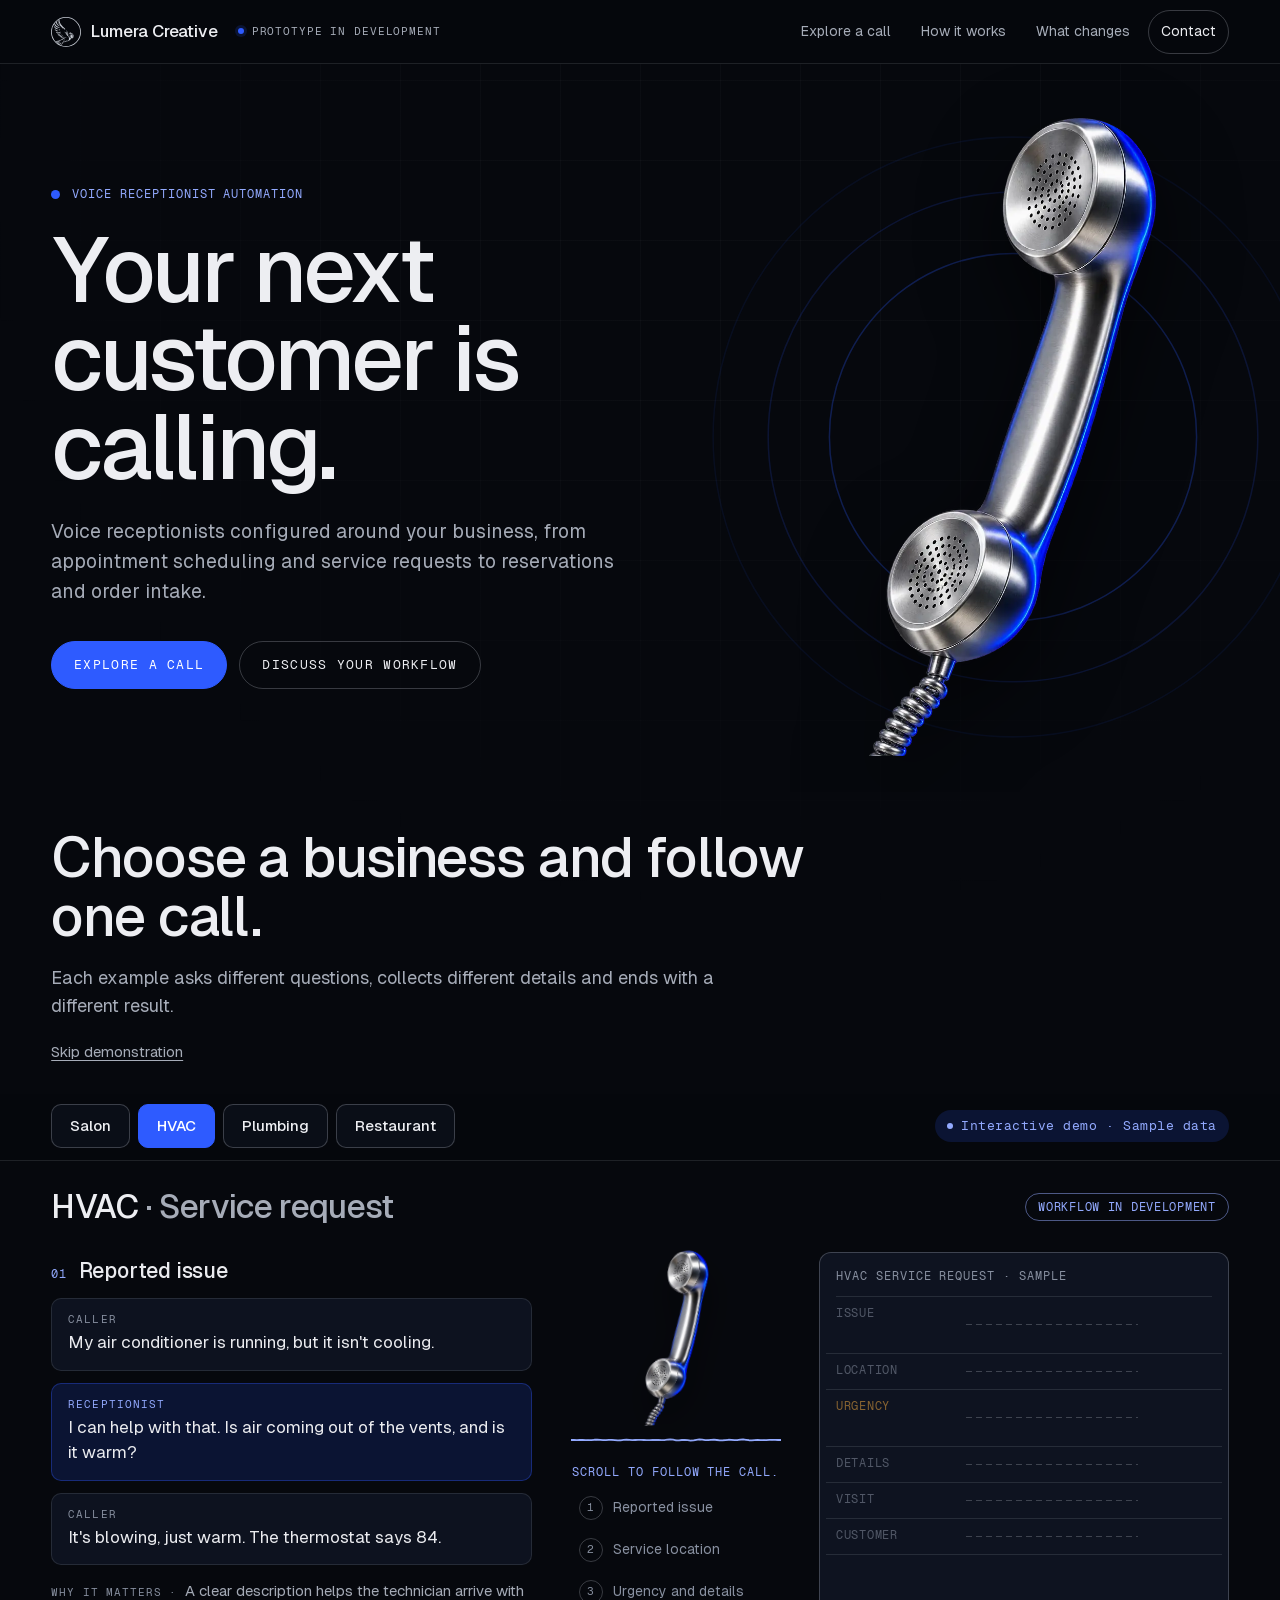
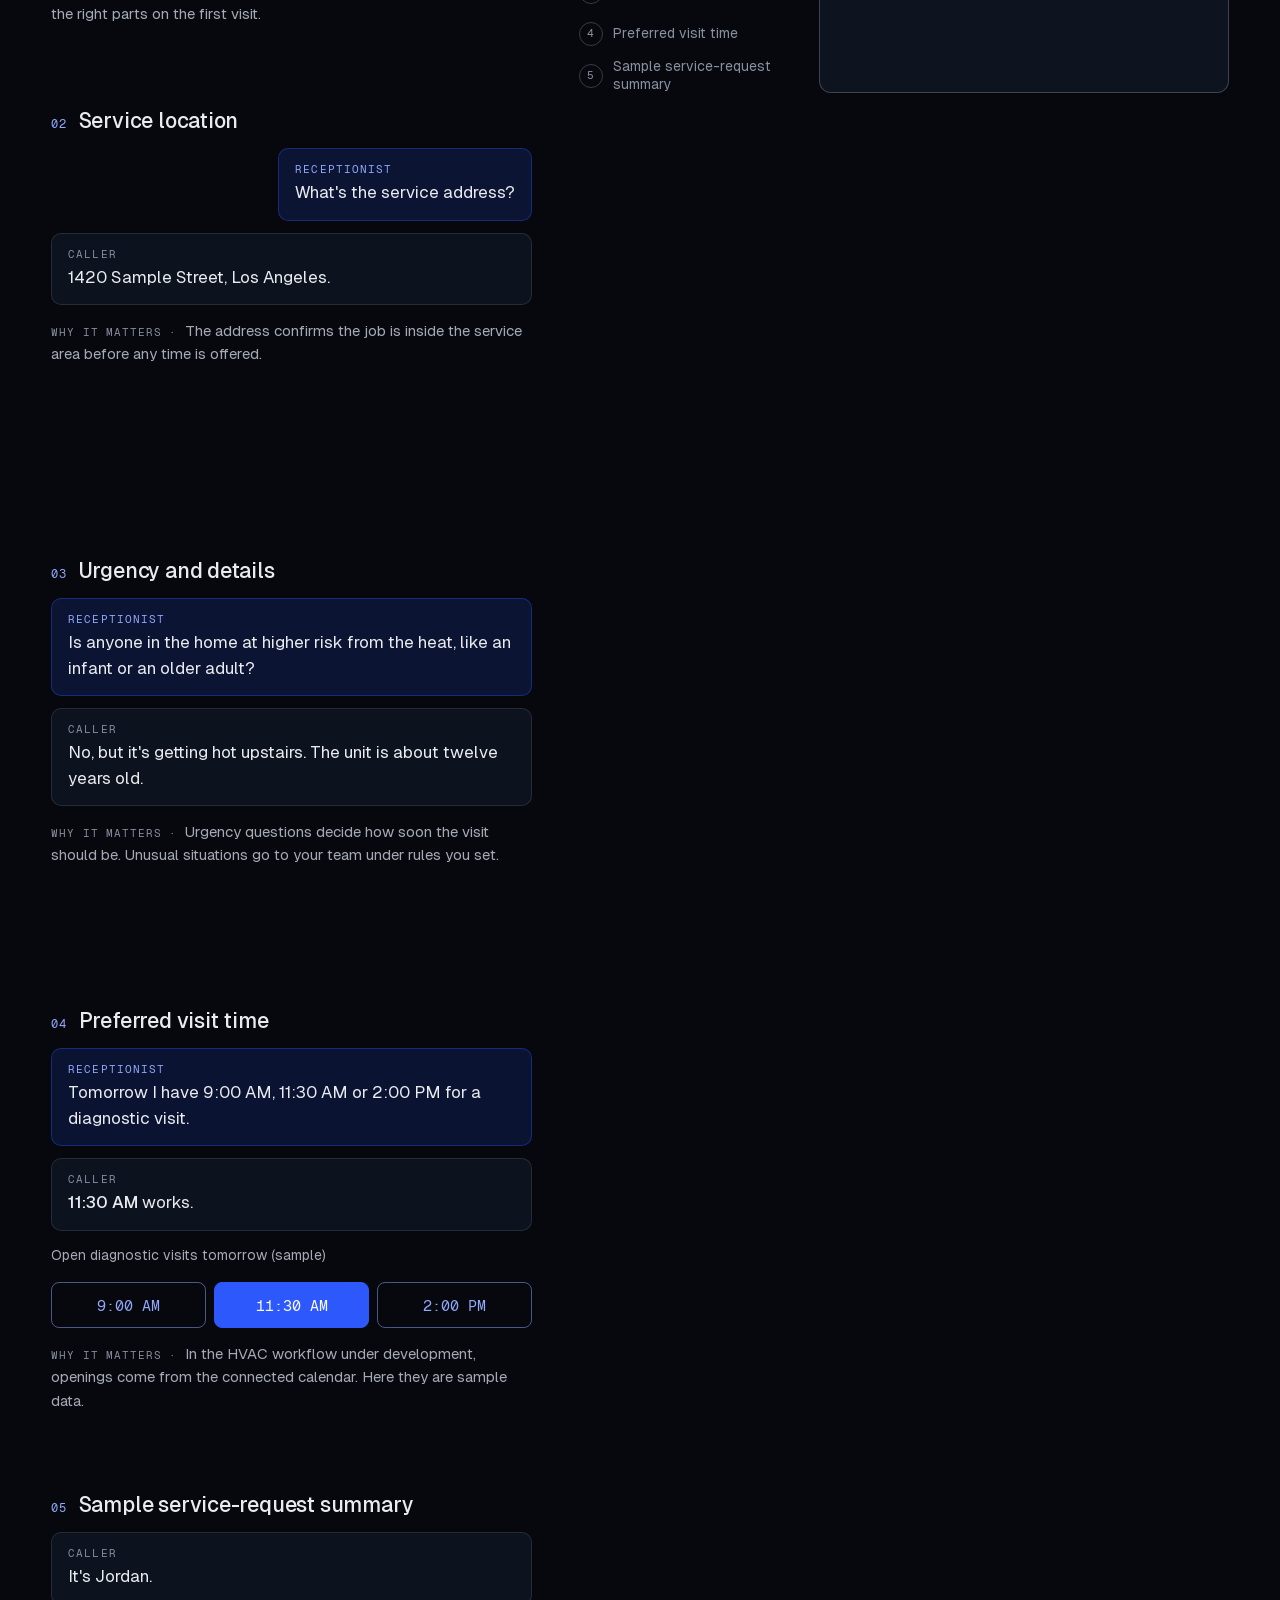
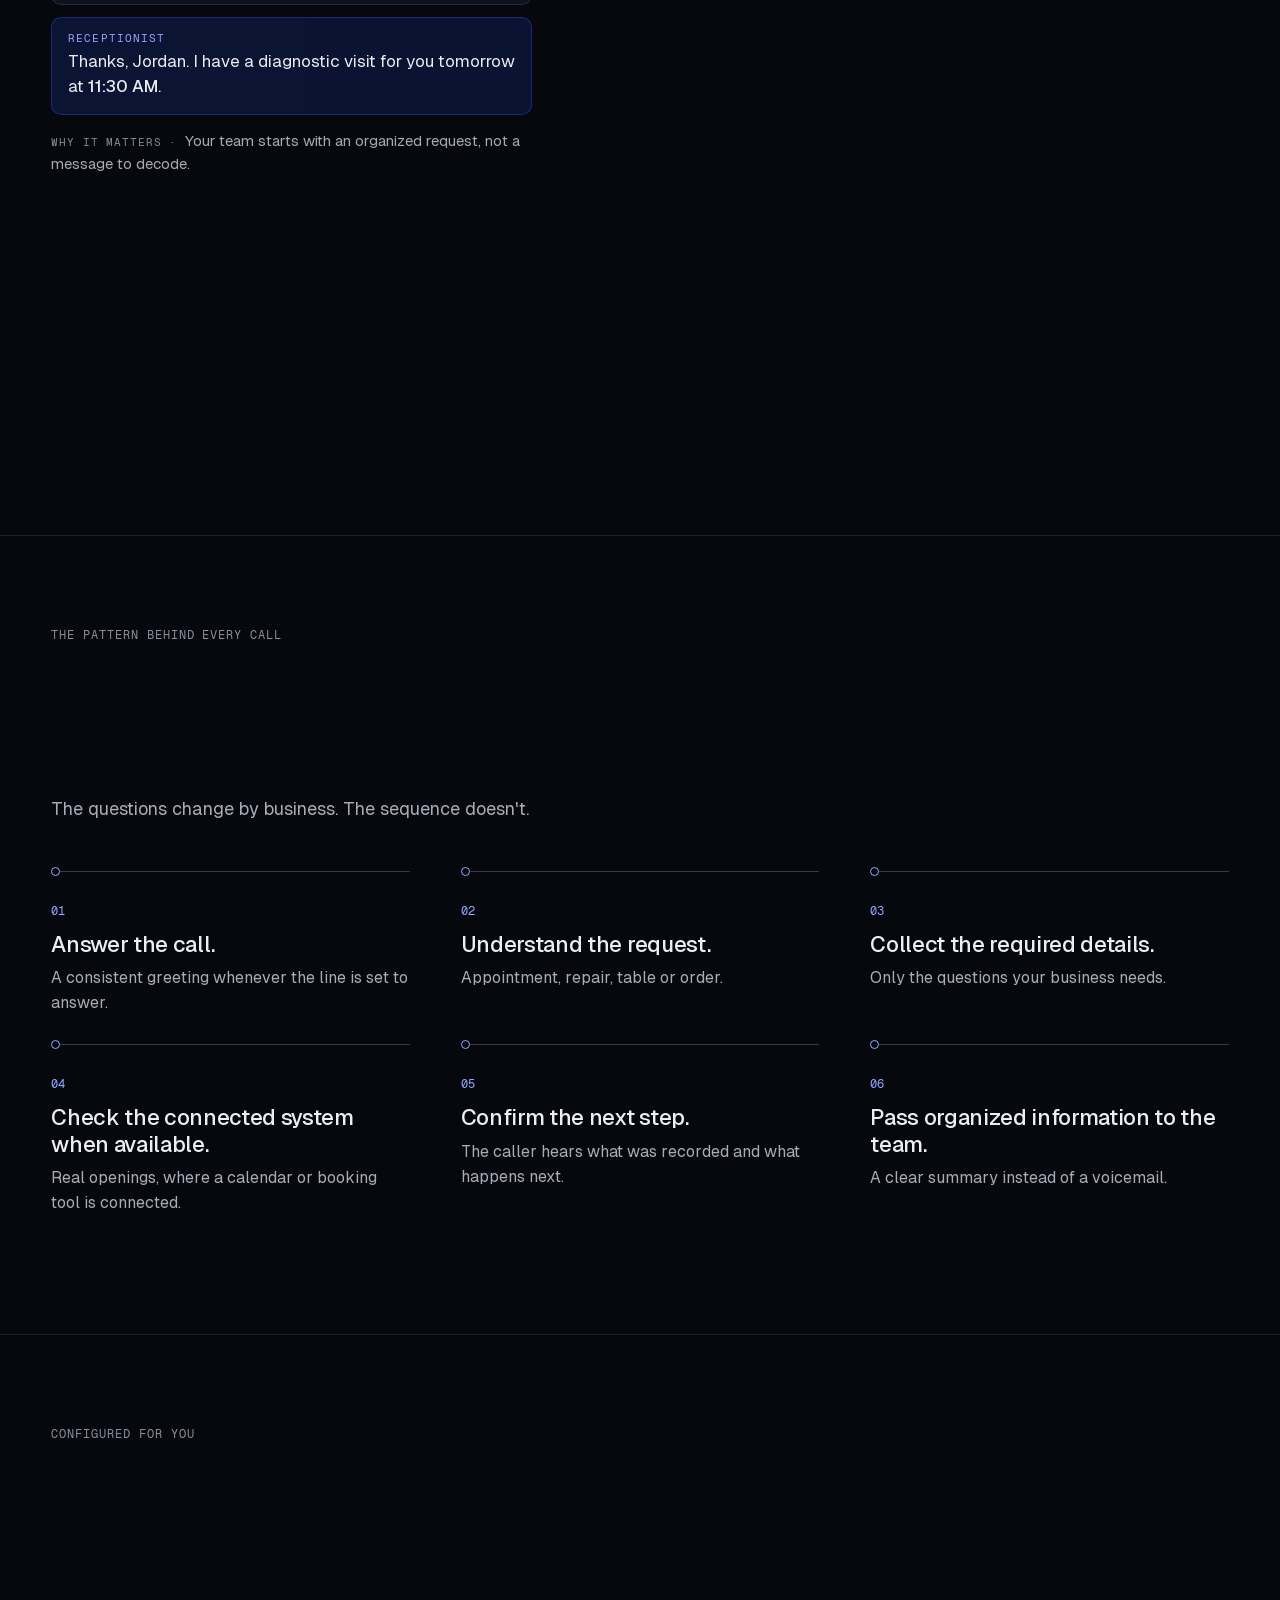
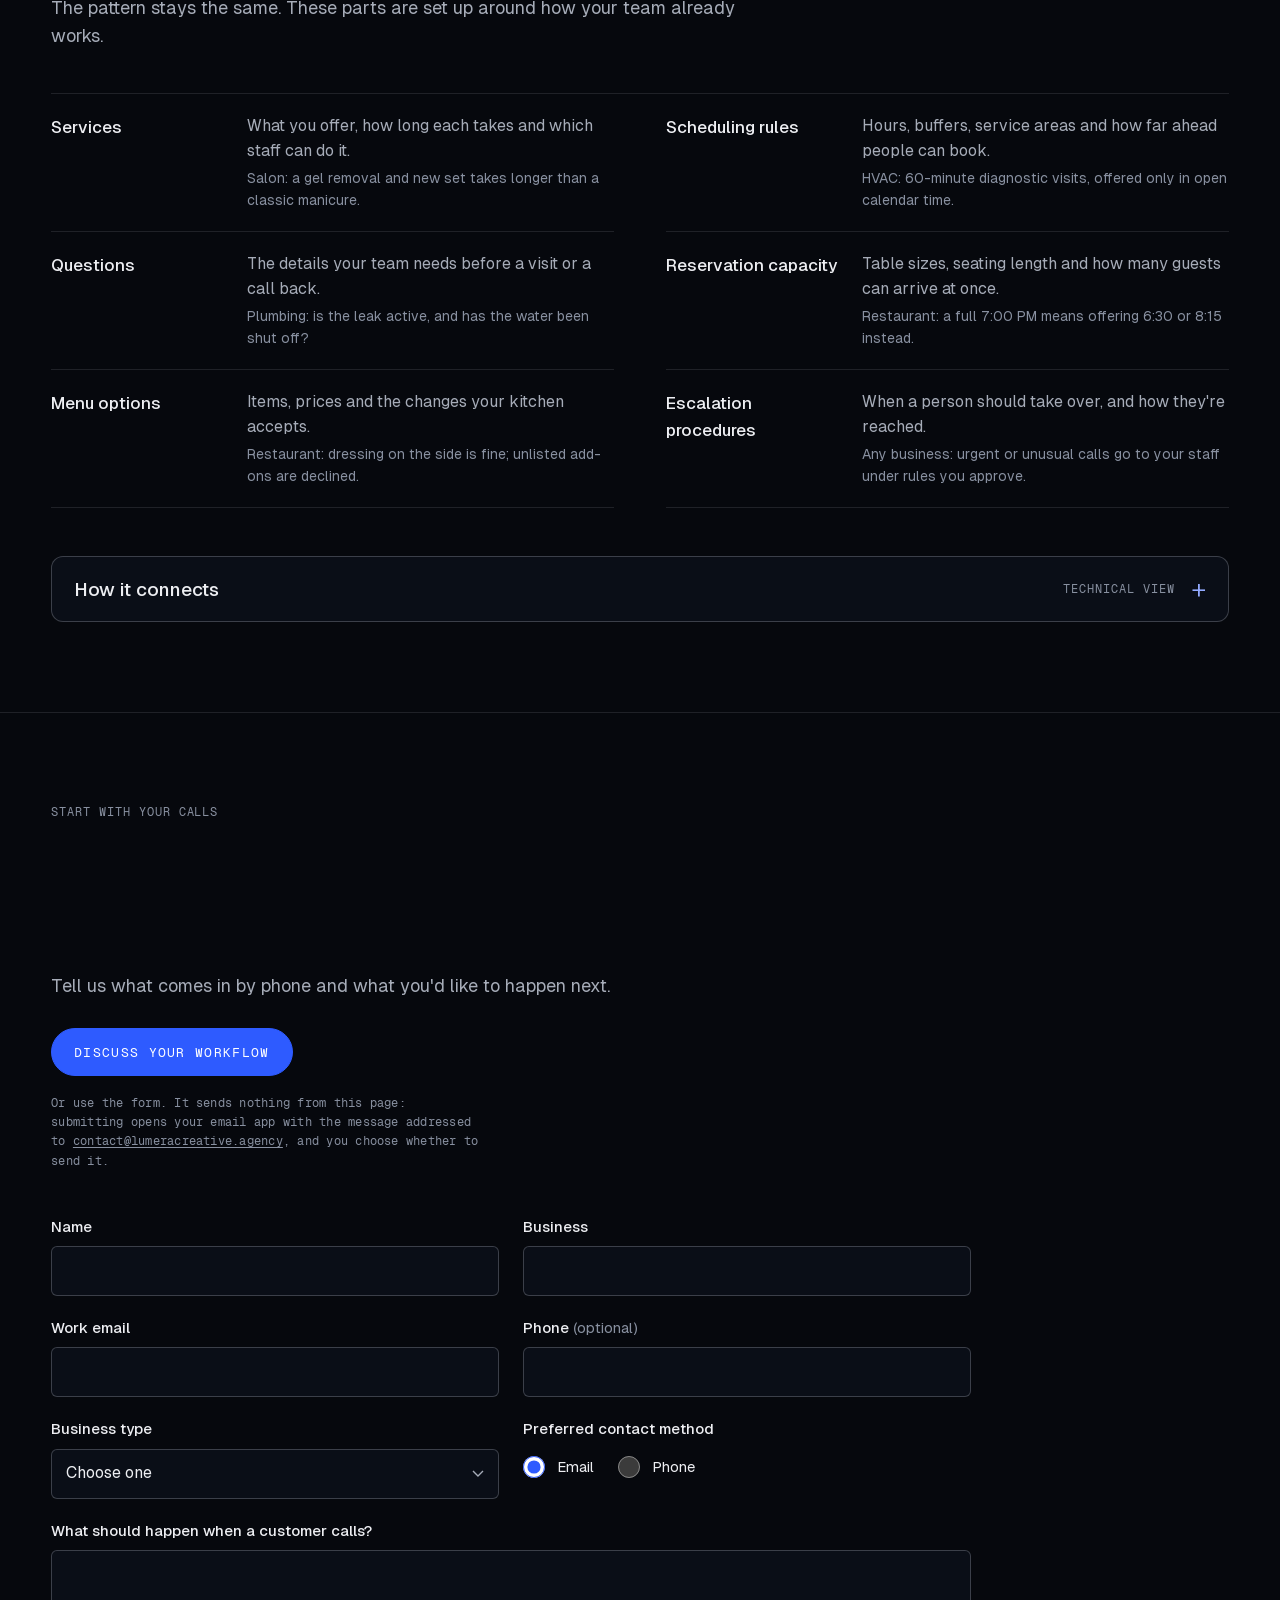
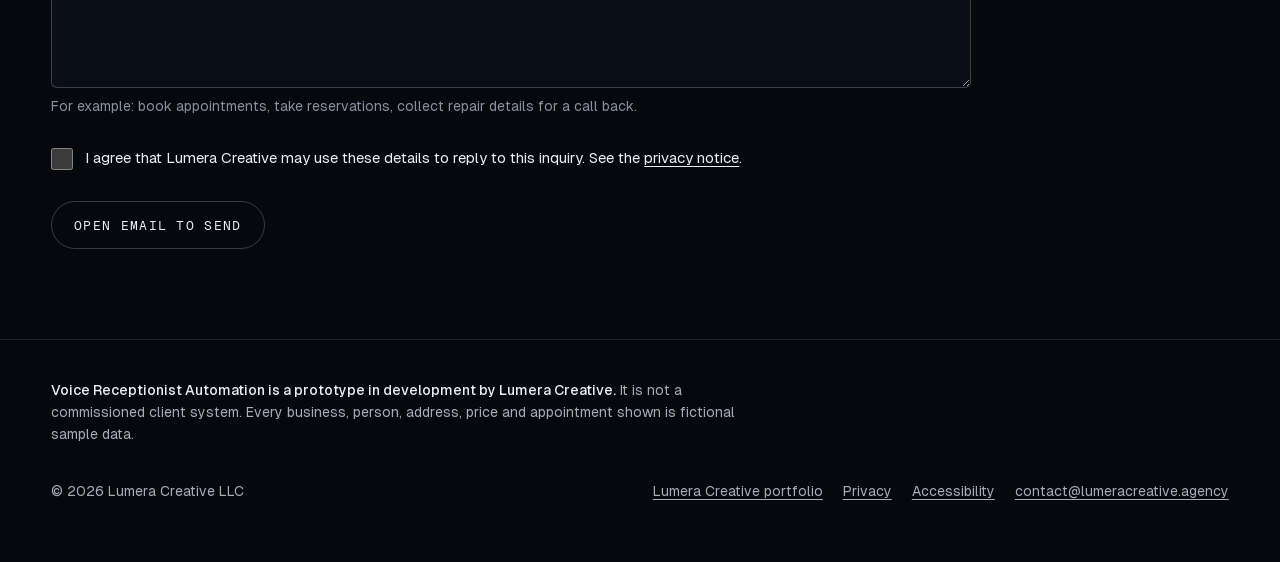
==== commit 9bf922c8: "Turn the call demo into scroll-driven storytelling Replaces Play/Pause/Restart/Next with chapters th" ====
--- a/index.html
+++ b/index.html
@@ -54,45 +54,41 @@
   </figure>
 </section>
 
-<!-- ============ DEMO ============ -->
-<section class="demo" id="demo" aria-labelledby="demo-title">
+<!-- ============ STORY ============ -->
+<section class="story" id="demo" aria-labelledby="demo-title">
   <div class="demo-head">
     <h2 id="demo-title" class="sec-title">Choose a business and follow one call.</h2>
-    <p class="sec-sub">Each example asks different questions, offers different choices and ends with a different result.</p>
-  </div>
-
-  <div class="biz-select" role="group" aria-labelledby="biz-label">
-    <p id="biz-label" class="mono-cap">Business type</p>
-    <div class="biz-row">
-      <button type="button" class="biz" data-biz="salon" aria-pressed="false"><span class="biz-n">01</span>Salon</button>
-      <button type="button" class="biz" data-biz="hvac" aria-pressed="true"><span class="biz-n">02</span>HVAC</button>
-      <button type="button" class="biz" data-biz="plumbing" aria-pressed="false"><span class="biz-n">03</span>Plumbing</button>
-      <button type="button" class="biz" data-biz="restaurant" aria-pressed="false"><span class="biz-n">04</span>Restaurant</button>
-    </div>
-  </div>
-
-  <div class="stage" id="stage" data-biz="hvac" data-scn="hvac">
-    <div class="stage-bar">
-      <p class="demo-label">Interactive demo · Sample data</p>
-      <div class="sub-select" role="group" aria-label="Restaurant example" hidden>
-        <button type="button" class="sub" data-scn="restaurant-reserve" aria-pressed="true">Reserve a table</button>
-        <button type="button" class="sub" data-scn="restaurant-order" aria-pressed="false">Place a pickup order</button>
+    <p class="sec-sub">Each example asks different questions, collects different details and ends with a different result.</p>
+    <p class="skip-demo-row"><a class="skip-demo" href="#how">Skip demonstration</a></p>
+  </div>
+
+  <div class="story-bar" id="story-bar">
+    <div class="biz-select" role="group" aria-labelledby="biz-label">
+      <p id="biz-label" class="mono-cap">Business type</p>
+      <div class="biz-row">
+        <button type="button" class="biz" data-biz="salon" aria-pressed="false">Salon</button>
+        <button type="button" class="biz" data-biz="hvac" aria-pressed="true">HVAC</button>
+        <button type="button" class="biz" data-biz="plumbing" aria-pressed="false">Plumbing</button>
+        <button type="button" class="biz" data-biz="restaurant" aria-pressed="false">Restaurant</button>
       </div>
     </div>
-
-    <!-- Shared centre: receiver and call state -->
-    <div class="stage-center">
-      <div class="center-art" aria-hidden="true">
+    <div class="sub-select" role="group" aria-label="Restaurant example" hidden>
+      <button type="button" class="sub" data-scn="restaurant-reserve" aria-pressed="true">Reserve a table</button>
+      <button type="button" class="sub" data-scn="restaurant-order" aria-pressed="false">Place a pickup order</button>
+    </div>
+    <p class="demo-label">Interactive demo · Sample data</p>
+  </div>
+
+  <div class="stage" id="stage" data-scn="hvac">
+
+    <!-- Shared rail: receiver, scroll-driven voice line, chapter links -->
+    <div class="rail">
+      <div class="rail-art" aria-hidden="true">
         <img src="assets/img/receiver-560.webp" width="560" height="1244" alt="" loading="lazy" decoding="async">
         <svg class="wave" viewBox="0 0 200 60" preserveAspectRatio="none" focusable="false"><line class="wave-base" x1="0" y1="30" x2="200" y2="30"/><path class="wave-line" d="M0 30 H200"/></svg>
       </div>
-      <p class="call-state"><span class="call-line">Incoming call</span><span class="call-step" id="call-step">Press Play example or Next step.</span></p>
-      <div class="controls" role="group" aria-label="Demo controls">
-        <button type="button" class="ctl ctl-play" data-act="play">Play example</button>
-        <button type="button" class="ctl" data-act="pause" disabled>Pause</button>
-        <button type="button" class="ctl" data-act="restart">Restart</button>
-        <button type="button" class="ctl" data-act="next">Next step</button>
-      </div>
+      <p class="cue">Scroll to follow the call.</p>
+      <nav class="ch-nav" aria-label="Call chapters"><ol></ol></nav>
     </div>
 
     <!-- ===== SALON ===== -->
@@ -100,50 +96,82 @@
       <header class="scn-head">
         <h3 id="t-salon">Salon <span>· Book an appointment</span></h3>
         <p class="scn-status"><span class="chip">Proposed configuration</span></p>
-        <ol class="flow"><li>Service</li><li>Preferred date</li><li>Staff preference</li><li>Available times</li><li>Appointment summary</li></ol>
-        <p class="scn-why">The receptionist matches the request to the salon's service list, so the appointment length comes from the service instead of a fixed slot.</p>
       </header>
-      <div class="convo">
-        <p class="col-cap">Conversation</p>
-        <ol class="msgs">
-          <li class="msg caller" data-step="1"><span class="who">Caller</span><p>Hi, I'd like to book a gel manicure on Friday afternoon.</p></li>
-          <li class="msg agent" data-step="1"><span class="who">Receptionist</span><p>Happy to help. A gel manicure takes about 60 minutes. Is that this Friday?</p></li>
-          <li class="msg caller" data-step="2"><span class="who">Caller</span><p>Yes, this Friday, any time after noon.</p></li>
-          <li class="msg agent" data-step="2"><span class="who">Receptionist</span><p>Do you have a preferred nail technician, or is anyone available fine?</p></li>
-          <li class="msg caller" data-step="3"><span class="who">Caller</span><p>Maya, if she's free.</p></li>
-          <li class="msg agent" data-step="4"><span class="who">Receptionist</span><p>Maya has two 60-minute openings on Friday afternoon: 1:30 PM or 3:45 PM. Which works better?</p></li>
-          <li class="msg caller" data-step="5"><span class="who">Caller</span><p><span data-bind="salon-time">3:45 PM</span>, please. My name is Riley.</p></li>
-          <li class="msg agent" data-step="5"><span class="who">Receptionist</span><p>Thanks, Riley. I have a gel manicure with Maya on Friday at <span data-bind="salon-time">3:45 PM</span>.</p></li>
-        </ol>
-      </div>
-      <div class="outcome">
-        <p class="col-cap">Appointment</p>
-        <div class="menu-ref" data-step="1">
-          <p class="mono-cap">Sample service list</p>
-          <ul class="svc">
-            <li class="is-match"><span>Gel manicure</span><span>60 min</span></li>
-            <li><span>Classic manicure</span><span>30 min</span></li>
-            <li><span>Gel removal and new set</span><span>75 min</span></li>
-            <li><span>Pedicure</span><span>45 min</span></li>
-          </ul>
+      <ol class="chapters">
+        <li class="ch" id="salon-1">
+          <h4 class="ch-label"><span class="ch-n">01</span>Service request</h4>
+          <ol class="msgs">
+            <li class="msg caller"><span class="who">Caller</span><p>Hi, I'd like to book a <mark data-f="service">gel manicure</mark> on Friday afternoon.</p></li>
+            <li class="msg agent"><span class="who">Receptionist</span><p>Happy to help. A gel manicure takes <mark data-f="service">about 60 minutes</mark>. Is that this Friday?</p></li>
+          </ol>
+          <div class="menu-ref">
+            <p class="mono-cap">Sample service list</p>
+            <ul class="svc">
+              <li class="is-match"><span>Gel manicure</span><span>60 min</span></li>
+              <li><span>Classic manicure</span><span>30 min</span></li>
+              <li><span>Gel removal and new set</span><span>75 min</span></li>
+              <li><span>Pedicure</span><span>45 min</span></li>
+            </ul>
+          </div>
+          <dl class="got"><div><dt>Service</dt><dd>Gel manicure · 60 min</dd></div></dl>
+          <p class="why">Matching the request to the service list sets the right length, so a 75-minute set never lands in a 30-minute gap.</p>
+        </li>
+        <li class="ch" id="salon-2">
+          <h4 class="ch-label"><span class="ch-n">02</span>Preferred date</h4>
+          <ol class="msgs">
+            <li class="msg caller"><span class="who">Caller</span><p>Yes, <mark data-f="date">this Friday, any time after noon</mark>.</p></li>
+            <li class="msg agent"><span class="who">Receptionist</span><p>Friday after 12, got it. Do you have a preferred nail technician?</p></li>
+          </ol>
+          <dl class="got"><div><dt>Preferred date</dt><dd>Friday, after 12:00 PM</dd></div></dl>
+          <p class="why">A time window gives the receptionist room to find a real opening instead of a yes-or-no on one time.</p>
+        </li>
+        <li class="ch" id="salon-3">
+          <h4 class="ch-label"><span class="ch-n">03</span>Staff preference</h4>
+          <ol class="msgs">
+            <li class="msg caller"><span class="who">Caller</span><p><mark data-f="staff">Maya</mark>, if she's free.</p></li>
+            <li class="msg agent"><span class="who">Receptionist</span><p>I'll look at Maya's openings first.</p></li>
+          </ol>
+          <dl class="got"><div><dt>Staff preference</dt><dd>Maya</dd></div></dl>
+          <p class="why">Regular clients often ask for the same person. Staff rules decide who can perform which service.</p>
+        </li>
+        <li class="ch" id="salon-4">
+          <h4 class="ch-label"><span class="ch-n">04</span>Sample availability</h4>
+          <ol class="msgs">
+            <li class="msg agent"><span class="who">Receptionist</span><p>Maya has two 60-minute openings on Friday afternoon: 1:30 PM or 3:45 PM.</p></li>
+            <li class="msg caller"><span class="who">Caller</span><p><mark data-f="time"><span data-bind="salon-time">3:45 PM</span></mark>, please.</p></li>
+          </ol>
+          <fieldset class="choices">
+            <legend>Openings with Maya, Friday (sample)</legend>
+            <label class="choice"><input type="radio" name="salon-time" value="1330" data-label="1:30 PM"><span>1:30 PM</span></label>
+            <label class="choice"><input type="radio" name="salon-time" value="1545" data-label="3:45 PM" checked><span>3:45 PM</span></label>
+          </fieldset>
+          <dl class="got"><div><dt>Time</dt><dd><span data-bind="salon-time">3:45 PM</span> · 60 min</dd></div></dl>
+          <p class="why">Only openings long enough for the service are offered. These times are sample data.</p>
+        </li>
+        <li class="ch" id="salon-5">
+          <h4 class="ch-label"><span class="ch-n">05</span>Sample appointment summary</h4>
+          <ol class="msgs">
+            <li class="msg caller"><span class="who">Caller</span><p>My name is <mark data-f="name">Riley</mark>.</p></li>
+            <li class="msg agent"><span class="who">Receptionist</span><p>Thanks, Riley. That's a gel manicure with Maya on Friday at <span data-bind="salon-time">3:45 PM</span>.</p></li>
+          </ol>
+          <dl class="got"><div><dt>Customer</dt><dd>Riley</dd></div></dl>
+          <p class="why">The salon gets a complete request instead of a voicemail.</p>
+        </li>
+      </ol>
+      <aside class="summary" aria-labelledby="sum-salon">
+        <p class="col-cap" id="sum-salon">Appointment summary · sample</p>
+        <dl class="rec">
+          <div data-step="1" data-f="service"><dt>Service</dt><dd>Gel manicure · 60 min</dd></div>
+          <div data-step="2" data-f="date"><dt>Preferred date</dt><dd>Friday, after 12:00 PM</dd></div>
+          <div data-step="3" data-f="staff"><dt>Staff</dt><dd>Maya</dd></div>
+          <div data-step="4" data-f="time"><dt>Time</dt><dd>Friday · <span data-bind="salon-time">3:45 PM</span> · 60 min</dd></div>
+          <div data-step="5" data-f="name"><dt>Customer</dt><dd>Riley</dd></div>
+        </dl>
+        <div class="result" data-step="5">
+          <p class="result-h">Sample appointment summary</p>
+          <p class="qual">Nothing is booked. A live setup would check and book the salon's own calendar.</p>
         </div>
-        <dl class="rec">
-          <div data-step="1"><dt>Service</dt><dd>Gel manicure · 60 min</dd></div>
-          <div data-step="2"><dt>Preferred date</dt><dd>Friday, after 12:00 PM</dd></div>
-          <div data-step="3"><dt>Staff preference</dt><dd>Maya</dd></div>
-          <div data-step="5"><dt>Time</dt><dd><span data-bind="salon-time">3:45 PM</span> · 60 min</dd></div>
-          <div data-step="5"><dt>Customer</dt><dd>Riley</dd></div>
-        </dl>
-        <fieldset class="choices" data-step="4">
-          <legend>Openings with Maya, Friday (sample)</legend>
-          <label class="choice"><input type="radio" name="salon-time" value="1330" data-label="1:30 PM"><span>1:30 PM</span></label>
-          <label class="choice"><input type="radio" name="salon-time" value="1545" data-label="3:45 PM" checked><span>3:45 PM</span></label>
-        </fieldset>
-        <div class="result" data-step="5">
-          <p class="result-h">Appointment summary ready</p>
-          <p class="qual">Sample data. A live setup would check and book the salon's own calendar. This demo books nothing.</p>
-        </div>
-      </div>
+      </aside>
     </article>
 
     <!-- ===== HVAC ===== -->
@@ -151,44 +179,79 @@
       <header class="scn-head">
         <h3 id="t-hvac">HVAC <span>· Service request</span></h3>
         <p class="scn-status"><span class="chip chip-dev">Workflow in development</span></p>
-        <ol class="flow"><li>Reported problem</li><li>Service location</li><li>Urgency</li><li>Available appointment</li><li>Service request summary</li></ol>
-        <p class="scn-why">The receptionist narrows down the problem and checks urgency before offering times, so the technician arrives knowing what was reported.</p>
       </header>
-      <div class="convo">
-        <p class="col-cap">Conversation</p>
-        <ol class="msgs">
-          <li class="msg caller" data-step="1"><span class="who">Caller</span><p>My air conditioner is running, but it isn't cooling.</p></li>
-          <li class="msg agent" data-step="1"><span class="who">Receptionist</span><p>I can help with that. Is air coming out of the vents, and is it warm?</p></li>
-          <li class="msg caller" data-step="2"><span class="who">Caller</span><p>It's blowing, just warm. The thermostat says 84.</p></li>
-          <li class="msg agent" data-step="2"><span class="who">Receptionist</span><p>Thanks. What's the service address?</p></li>
-          <li class="msg caller" data-step="3"><span class="who">Caller</span><p>1420 Sample Street, Los Angeles.</p></li>
-          <li class="msg agent" data-step="3"><span class="who">Receptionist</span><p>Is anyone in the home at higher risk from the heat, like an infant or an older adult?</p></li>
-          <li class="msg caller" data-step="4"><span class="who">Caller</span><p>No, but it's getting hot upstairs.</p></li>
-          <li class="msg agent" data-step="4"><span class="who">Receptionist</span><p>Tomorrow I have 9:00 AM, 11:30 AM or 2:00 PM for a diagnostic visit.</p></li>
-          <li class="msg caller" data-step="5"><span class="who">Caller</span><p><span data-bind="hvac-time">11:30 AM</span> works. It's Jordan.</p></li>
-          <li class="msg agent" data-step="5"><span class="who">Receptionist</span><p>You're down for <span data-bind="hvac-time">11:30 AM</span> tomorrow, Jordan.</p></li>
-        </ol>
-      </div>
-      <div class="outcome">
-        <p class="col-cap">Service request</p>
+      <ol class="chapters">
+        <li class="ch" id="hvac-1">
+          <h4 class="ch-label"><span class="ch-n">01</span>Reported issue</h4>
+          <ol class="msgs">
+            <li class="msg caller"><span class="who">Caller</span><p>My air conditioner is running, but it isn't cooling.</p></li>
+            <li class="msg agent"><span class="who">Receptionist</span><p>I can help with that. Is air coming out of the vents, and is it warm?</p></li>
+            <li class="msg caller"><span class="who">Caller</span><p>It's <mark data-f="issue">blowing, just warm</mark>. The thermostat says <mark data-f="issue">84</mark>.</p></li>
+          </ol>
+          <dl class="got"><div><dt>Reported issue</dt><dd>Runs but blows warm air; thermostat at 84°F</dd></div></dl>
+          <p class="why">A clear description helps the technician arrive with the right parts on the first visit.</p>
+        </li>
+        <li class="ch" id="hvac-2">
+          <h4 class="ch-label"><span class="ch-n">02</span>Service location</h4>
+          <ol class="msgs">
+            <li class="msg agent"><span class="who">Receptionist</span><p>What's the service address?</p></li>
+            <li class="msg caller"><span class="who">Caller</span><p><mark data-f="loc">1420 Sample Street, Los Angeles</mark>.</p></li>
+          </ol>
+          <dl class="got"><div><dt>Location</dt><dd>1420 Sample Street, Los Angeles</dd></div></dl>
+          <p class="why">The address confirms the job is inside the service area before any time is offered.</p>
+        </li>
+        <li class="ch" id="hvac-3">
+          <h4 class="ch-label"><span class="ch-n">03</span>Urgency and details</h4>
+          <ol class="msgs">
+            <li class="msg agent"><span class="who">Receptionist</span><p>Is anyone in the home at higher risk from the heat, like an infant or an older adult?</p></li>
+            <li class="msg caller"><span class="who">Caller</span><p><mark data-f="urg">No, but it's getting hot upstairs.</mark> The unit is <mark data-f="detail">about twelve years old</mark>.</p></li>
+          </ol>
+          <dl class="got">
+            <div class="is-urgency"><dt>Urgency</dt><dd>Standard; no heat-vulnerable occupants</dd></div>
+            <div><dt>Details</dt><dd>Unit about 12 years old</dd></div>
+          </dl>
+          <p class="why">Urgency questions decide how soon the visit should be. Unusual situations go to your team under rules you set.</p>
+        </li>
+        <li class="ch" id="hvac-4">
+          <h4 class="ch-label"><span class="ch-n">04</span>Preferred visit time</h4>
+          <ol class="msgs">
+            <li class="msg agent"><span class="who">Receptionist</span><p>Tomorrow I have 9:00 AM, 11:30 AM or 2:00 PM for a diagnostic visit.</p></li>
+            <li class="msg caller"><span class="who">Caller</span><p><mark data-f="time"><span data-bind="hvac-time">11:30 AM</span></mark> works.</p></li>
+          </ol>
+          <fieldset class="choices">
+            <legend>Open diagnostic visits tomorrow (sample)</legend>
+            <label class="choice"><input type="radio" name="hvac-time" value="0900" data-label="9:00 AM"><span>9:00 AM</span></label>
+            <label class="choice"><input type="radio" name="hvac-time" value="1130" data-label="11:30 AM" checked><span>11:30 AM</span></label>
+            <label class="choice"><input type="radio" name="hvac-time" value="1400" data-label="2:00 PM"><span>2:00 PM</span></label>
+          </fieldset>
+          <dl class="got"><div><dt>Visit</dt><dd>Tomorrow · <span data-bind="hvac-time">11:30 AM</span> · 60 min diagnostic</dd></div></dl>
+          <p class="why">In the HVAC workflow under development, openings come from the connected calendar. Here they are sample data.</p>
+        </li>
+        <li class="ch" id="hvac-5">
+          <h4 class="ch-label"><span class="ch-n">05</span>Sample service-request summary</h4>
+          <ol class="msgs">
+            <li class="msg caller"><span class="who">Caller</span><p>It's <mark data-f="name">Jordan</mark>.</p></li>
+            <li class="msg agent"><span class="who">Receptionist</span><p>Thanks, Jordan. I have a diagnostic visit for you tomorrow at <span data-bind="hvac-time">11:30 AM</span>.</p></li>
+          </ol>
+          <dl class="got"><div><dt>Customer</dt><dd>Jordan</dd></div></dl>
+          <p class="why">Your team starts with an organized request, not a message to decode.</p>
+        </li>
+      </ol>
+      <aside class="summary" aria-labelledby="sum-hvac">
+        <p class="col-cap" id="sum-hvac">HVAC service request · sample</p>
         <dl class="rec">
-          <div data-step="2"><dt>Reported problem</dt><dd>System runs, blowing warm air; thermostat at 84°F</dd></div>
-          <div data-step="3"><dt>Service location</dt><dd>1420 Sample Street, Los Angeles</dd></div>
-          <div data-step="4" class="is-urgency"><dt>Urgency</dt><dd>Standard. No heat-vulnerable occupants; caller wants service soon</dd></div>
-          <div data-step="5"><dt>Appointment</dt><dd>Tomorrow · <span data-bind="hvac-time">11:30 AM</span> · 60 min diagnostic</dd></div>
-          <div data-step="5"><dt>Customer</dt><dd>Jordan</dd></div>
+          <div data-step="1" data-f="issue"><dt>Issue</dt><dd>Runs but blows warm air; thermostat at 84°F</dd></div>
+          <div data-step="2" data-f="loc"><dt>Location</dt><dd>1420 Sample Street, Los Angeles</dd></div>
+          <div data-step="3" data-f="urg" class="is-urgency"><dt>Urgency</dt><dd>Standard; no heat-vulnerable occupants</dd></div>
+          <div data-step="3" data-f="detail"><dt>Details</dt><dd>Unit about 12 years old</dd></div>
+          <div data-step="4" data-f="time"><dt>Visit</dt><dd>Tomorrow · <span data-bind="hvac-time">11:30 AM</span> · 60 min</dd></div>
+          <div data-step="5" data-f="name"><dt>Customer</dt><dd>Jordan</dd></div>
         </dl>
-        <fieldset class="choices" data-step="4">
-          <legend>Open diagnostic visits tomorrow (sample)</legend>
-          <label class="choice"><input type="radio" name="hvac-time" value="0900" data-label="9:00 AM"><span>9:00 AM</span></label>
-          <label class="choice"><input type="radio" name="hvac-time" value="1130" data-label="11:30 AM" checked><span>11:30 AM</span></label>
-          <label class="choice"><input type="radio" name="hvac-time" value="1400" data-label="2:00 PM"><span>2:00 PM</span></label>
-        </fieldset>
         <div class="result" data-step="5">
-          <p class="result-h">Service request summary ready</p>
-          <p class="qual">In the HVAC workflow under development, this step checks the calendar, creates the event and sends an email confirmation. This demo creates and sends nothing.</p>
+          <p class="result-h">Sample service-request summary</p>
+          <p class="qual">In the HVAC workflow under development, this step creates the calendar event and sends an email confirmation. This demo creates and sends nothing.</p>
         </div>
-      </div>
+      </aside>
     </article>
 
     <!-- ===== PLUMBING ===== -->
@@ -196,43 +259,78 @@
       <header class="scn-head">
         <h3 id="t-plumbing">Plumbing <span>· Same-day request</span></h3>
         <p class="scn-status"><span class="chip">Proposed configuration</span></p>
-        <ol class="flow"><li>Issue description</li><li>Location</li><li>Urgency</li><li>Scheduling or callback</li><li>Request summary</li></ol>
-        <p class="scn-why">The receptionist checks whether the leak is contained before offering options. It records a request for the office to confirm and does not dispatch anyone.</p>
       </header>
-      <div class="convo">
-        <p class="col-cap">Conversation</p>
-        <ol class="msgs">
-          <li class="msg caller" data-step="1"><span class="who">Caller</span><p>There's a leak under my kitchen sink. Can someone come today?</p></li>
-          <li class="msg agent" data-step="1"><span class="who">Receptionist</span><p>Let's get that started. Is water still leaking, and were you able to close the valve under the sink?</p></li>
-          <li class="msg caller" data-step="2"><span class="who">Caller</span><p>It was dripping steadily. I closed the valve and it slowed down.</p></li>
-          <li class="msg agent" data-step="2"><span class="who">Receptionist</span><p>Good. What's the address?</p></li>
-          <li class="msg caller" data-step="3"><span class="who">Caller</span><p>88 Sample Lane, Glendale.</p></li>
-          <li class="msg agent" data-step="3"><span class="who">Receptionist</span><p>Is there water on the floor, or near any outlets or appliances?</p></li>
-          <li class="msg caller" data-step="4"><span class="who">Caller</span><p>Just a small puddle in the cabinet. Nothing electrical.</p></li>
-          <li class="msg agent" data-step="4"><span class="who">Receptionist</span><p>Today's openings are limited. I can request the 4:00 to 6:00 PM window, or ask the office to call you back.</p></li>
-          <li class="msg caller" data-step="5"><span class="who">Caller</span><p>Please request <span data-bind="plumb-opt">the 4:00–6:00 PM window</span>. I'm Sam.</p></li>
-          <li class="msg agent" data-step="5"><span class="who">Receptionist</span><p>Thanks, Sam. I've passed that to the office. They'll confirm with you before anyone is sent.</p></li>
-        </ol>
-      </div>
-      <div class="outcome">
-        <p class="col-cap">Service request</p>
+      <ol class="chapters">
+        <li class="ch" id="plumbing-1">
+          <h4 class="ch-label"><span class="ch-n">01</span>Reported problem</h4>
+          <ol class="msgs">
+            <li class="msg caller"><span class="who">Caller</span><p>There's a <mark data-f="prob">leak under my kitchen sink</mark>. Can someone come today?</p></li>
+            <li class="msg agent"><span class="who">Receptionist</span><p>Let's get that started. Is it still leaking, and were you able to close the valve under the sink?</p></li>
+            <li class="msg caller"><span class="who">Caller</span><p>It was dripping steadily. <mark data-f="prob">I closed the valve and it slowed down.</mark></p></li>
+          </ol>
+          <dl class="got"><div><dt>Problem</dt><dd>Steady drip under kitchen sink; valve closed, leak slowed</dd></div></dl>
+          <p class="why">Knowing the water is shut off changes how urgent the job is.</p>
+        </li>
+        <li class="ch" id="plumbing-2">
+          <h4 class="ch-label"><span class="ch-n">02</span>Location</h4>
+          <ol class="msgs">
+            <li class="msg agent"><span class="who">Receptionist</span><p>What's the address?</p></li>
+            <li class="msg caller"><span class="who">Caller</span><p><mark data-f="loc">88 Sample Lane, Glendale</mark>.</p></li>
+          </ol>
+          <dl class="got"><div><dt>Location</dt><dd>88 Sample Lane, Glendale</dd></div></dl>
+          <p class="why">The address is checked against the service area before timing is discussed.</p>
+        </li>
+        <li class="ch" id="plumbing-3">
+          <h4 class="ch-label"><span class="ch-n">03</span>Urgency and access</h4>
+          <ol class="msgs">
+            <li class="msg agent"><span class="who">Receptionist</span><p>Is there water near any outlets or appliances? And how will the plumber get in?</p></li>
+            <li class="msg caller"><span class="who">Caller</span><p><mark data-f="urg">Just a small puddle in the cabinet.</mark> <mark data-f="access">I'm home all afternoon, and there's street parking.</mark></p></li>
+          </ol>
+          <dl class="got">
+            <div class="is-urgency"><dt>Urgency</dt><dd>Same-day request; contained, no electrical risk reported</dd></div>
+            <div><dt>Access</dt><dd>Caller home all afternoon; street parking</dd></div>
+          </dl>
+          <p class="why">Access details prevent a wasted trip, and the urgency answer tells the office how to prioritize.</p>
+        </li>
+        <li class="ch" id="plumbing-4">
+          <h4 class="ch-label"><span class="ch-n">04</span>Requested timing</h4>
+          <ol class="msgs">
+            <li class="msg agent"><span class="who">Receptionist</span><p>Today's openings are limited. I can request the 4:00 to 6:00 PM window, or ask the office to call you back.</p></li>
+            <li class="msg caller"><span class="who">Caller</span><p>Please request <mark data-f="time"><span data-bind="plumb-opt">the 4:00–6:00 PM window</span></mark>.</p></li>
+          </ol>
+          <fieldset class="choices">
+            <legend>Options offered today (sample)</legend>
+            <label class="choice"><input type="radio" name="plumb-opt" value="window" data-label="the 4:00–6:00 PM window" checked><span>4:00–6:00 PM window</span></label>
+            <label class="choice"><input type="radio" name="plumb-opt" value="callback" data-label="a callback from the office"><span>Office callback</span></label>
+          </fieldset>
+          <dl class="got"><div><dt>Requested</dt><dd><span data-bind="plumb-opt">the 4:00–6:00 PM window</span></dd></div></dl>
+          <p class="why">The receptionist records a request. The office confirms it, and no one is dispatched automatically.</p>
+        </li>
+        <li class="ch" id="plumbing-5">
+          <h4 class="ch-label"><span class="ch-n">05</span>Sample service-request summary</h4>
+          <ol class="msgs">
+            <li class="msg caller"><span class="who">Caller</span><p>I'm <mark data-f="name">Sam</mark>.</p></li>
+            <li class="msg agent"><span class="who">Receptionist</span><p>Thanks, Sam. I've passed that to the office. They'll confirm with you before anyone is sent.</p></li>
+          </ol>
+          <dl class="got"><div><dt>Customer</dt><dd>Sam</dd></div></dl>
+          <p class="why">The office gets everything it needs to call back and confirm.</p>
+        </li>
+      </ol>
+      <aside class="summary" aria-labelledby="sum-plumbing">
+        <p class="col-cap" id="sum-plumbing">Plumbing request · sample</p>
         <dl class="rec">
-          <div data-step="2"><dt>Issue</dt><dd>Steady drip under kitchen sink; shutoff valve closed, leak slowed</dd></div>
-          <div data-step="3"><dt>Location</dt><dd>88 Sample Lane, Glendale</dd></div>
-          <div data-step="4" class="is-urgency"><dt>Urgency</dt><dd>Same-day request. Contained after shutoff; no electrical risk reported</dd></div>
-          <div data-step="5"><dt>Requested</dt><dd><span data-bind="plumb-opt">the 4:00–6:00 PM window</span></dd></div>
-          <div data-step="5"><dt>Customer</dt><dd>Sam</dd></div>
+          <div data-step="1" data-f="prob"><dt>Problem</dt><dd>Steady drip under kitchen sink; valve closed, leak slowed</dd></div>
+          <div data-step="2" data-f="loc"><dt>Location</dt><dd>88 Sample Lane, Glendale</dd></div>
+          <div data-step="3" data-f="urg" class="is-urgency"><dt>Urgency</dt><dd>Same-day; contained, no electrical risk</dd></div>
+          <div data-step="3" data-f="access"><dt>Access</dt><dd>Home all afternoon; street parking</dd></div>
+          <div data-step="4" data-f="time"><dt>Requested</dt><dd><span data-bind="plumb-opt">the 4:00–6:00 PM window</span></dd></div>
+          <div data-step="5" data-f="name"><dt>Customer</dt><dd>Sam</dd></div>
         </dl>
-        <fieldset class="choices" data-step="4">
-          <legend>Options offered today (sample)</legend>
-          <label class="choice"><input type="radio" name="plumb-opt" value="window" data-label="the 4:00–6:00 PM window" checked><span>4:00–6:00 PM window</span></label>
-          <label class="choice"><input type="radio" name="plumb-opt" value="callback" data-label="a callback from the office"><span>Office callback</span></label>
-        </fieldset>
         <div class="result" data-step="5">
-          <p class="result-h">Request sent for office confirmation</p>
-          <p class="qual">Proposed configuration. No technician is dispatched. A live transfer to staff would be a separate setup and isn't built yet.</p>
+          <p class="result-h">Sample service-request summary</p>
+          <p class="qual">Awaiting office confirmation. No technician is dispatched. A live transfer to staff would be a separate setup and isn't built yet.</p>
         </div>
-      </div>
+      </aside>
     </article>
 
     <!-- ===== RESTAURANT: RESERVATION ===== -->
@@ -240,51 +338,84 @@
       <header class="scn-head">
         <h3 id="t-res">Restaurant <span>· Reserve a table</span></h3>
         <p class="scn-status"><span class="chip">Proposed configuration</span></p>
-        <ol class="flow"><li>Party size</li><li>Date and time</li><li>Availability</li><li>Caller's choice</li><li>Reservation summary</li></ol>
-        <p class="scn-why">A table depends on capacity rules, not an empty calendar. The receptionist checks those rules and offers nearby times when the requested one is full.</p>
       </header>
-      <div class="convo">
-        <p class="col-cap">Conversation</p>
-        <ol class="msgs">
-          <li class="msg caller" data-step="1"><span class="who">Caller</span><p>Can I reserve a table for four tomorrow at seven?</p></li>
-          <li class="msg agent" data-step="1"><span class="who">Receptionist</span><p>Sure. That's four guests. Is it all adults, and do you need any seating accommodations?</p></li>
-          <li class="msg caller" data-step="2"><span class="who">Caller</span><p>Four adults, and indoors is fine.</p></li>
-          <li class="msg agent" data-step="2"><span class="who">Receptionist</span><p>Let me check tomorrow at 7:00 PM for four, indoors.</p></li>
-          <li class="msg agent" data-step="3"><span class="who">Receptionist</span><p>7:00 is full for a party of four. I can offer 6:30 PM or 8:15 PM.</p></li>
-          <li class="msg caller" data-step="4"><span class="who">Caller</span><p><span data-bind="res-time">8:15 PM</span> is good. The name is Alex.</p></li>
-          <li class="msg agent" data-step="5"><span class="who">Receptionist</span><p>Table for four, tomorrow at <span data-bind="res-time">8:15 PM</span>, under Alex. Is that right?</p></li>
-          <li class="msg caller" data-step="5"><span class="who">Caller</span><p>That's right. Thank you.</p></li>
-        </ol>
-      </div>
-      <div class="outcome">
-        <p class="col-cap">Reservation</p>
+      <ol class="chapters">
+        <li class="ch" id="reserve-1">
+          <h4 class="ch-label"><span class="ch-n">01</span>Party size</h4>
+          <ol class="msgs">
+            <li class="msg caller"><span class="who">Caller</span><p>Can I reserve a table for four tomorrow at seven?</p></li>
+            <li class="msg agent"><span class="who">Receptionist</span><p>Happy to check. Is that a party of four?</p></li>
+            <li class="msg caller"><span class="who">Caller</span><p>Yes, <mark data-f="party">four adults</mark>.</p></li>
+          </ol>
+          <dl class="got"><div><dt>Party size</dt><dd>4 adults</dd></div></dl>
+          <p class="why">Party size decides which tables can work at all.</p>
+        </li>
+        <li class="ch" id="reserve-2">
+          <h4 class="ch-label"><span class="ch-n">02</span>Requested date and time</h4>
+          <ol class="msgs">
+            <li class="msg agent"><span class="who">Receptionist</span><p>And that's tomorrow at 7:00 PM?</p></li>
+            <li class="msg caller"><span class="who">Caller</span><p>Yes, <mark data-f="when">tomorrow, around seven</mark>.</p></li>
+          </ol>
+          <dl class="got"><div><dt>Requested</dt><dd>Tomorrow · 7:00 PM</dd></div></dl>
+          <p class="why">The requested time is the starting point, not a promise.</p>
+        </li>
+        <li class="ch" id="reserve-3">
+          <h4 class="ch-label"><span class="ch-n">03</span>Seating preferences</h4>
+          <ol class="msgs">
+            <li class="msg agent"><span class="who">Receptionist</span><p>Any seating preference or accessibility needs?</p></li>
+            <li class="msg caller"><span class="who">Caller</span><p><mark data-f="seat">Indoors, please.</mark> No other needs.</p></li>
+          </ol>
+          <dl class="got"><div><dt>Seating</dt><dd>Indoors</dd></div></dl>
+          <p class="why">Preferences narrow which tables the receptionist can offer.</p>
+        </li>
+        <li class="ch" id="reserve-4">
+          <h4 class="ch-label"><span class="ch-n">04</span>Sample availability</h4>
+          <ol class="msgs">
+            <li class="msg agent"><span class="who">Receptionist</span><p>7:00 is full for four indoors. I can offer 6:30 PM or 8:15 PM.</p></li>
+            <li class="msg caller"><span class="who">Caller</span><p><mark data-f="time"><span data-bind="res-time">8:15 PM</span></mark> is good.</p></li>
+          </ol>
+          <div class="capacity">
+            <p class="mono-cap">Capacity check (sample rules)</p>
+            <ul class="cap-rows">
+              <li class="full"><span>7:00 PM</span><span>4-tops full</span></li>
+              <li><span>6:30 PM</span><span>1 four-top free</span></li>
+              <li><span>8:15 PM</span><span>2 four-tops free</span></li>
+            </ul>
+            <p class="cap-rule">Rules used: 90-minute seatings, five four-person tables, no more than 16 arriving guests per 15 minutes.</p>
+          </div>
+          <fieldset class="choices">
+            <legend>Times offered (sample)</legend>
+            <label class="choice"><input type="radio" name="res-time" value="1830" data-label="6:30 PM"><span>6:30 PM</span></label>
+            <label class="choice"><input type="radio" name="res-time" value="2015" data-label="8:15 PM" checked><span>8:15 PM</span></label>
+          </fieldset>
+          <dl class="got"><div><dt>Time</dt><dd>Tomorrow · <span data-bind="res-time">8:15 PM</span></dd></div></dl>
+          <p class="why">Availability comes from capacity rules, not from an empty calendar slot.</p>
+        </li>
+        <li class="ch" id="reserve-5">
+          <h4 class="ch-label"><span class="ch-n">05</span>Sample reservation summary</h4>
+          <ol class="msgs">
+            <li class="msg caller"><span class="who">Caller</span><p>The name is <mark data-f="name">Alex</mark>.</p></li>
+            <li class="msg agent"><span class="who">Receptionist</span><p>Table for four, indoors, tomorrow at <span data-bind="res-time">8:15 PM</span> under Alex. Is that right?</p></li>
+            <li class="msg caller"><span class="who">Caller</span><p>That's right. Thank you.</p></li>
+          </ol>
+          <dl class="got"><div><dt>Name</dt><dd>Alex</dd></div></dl>
+          <p class="why">Reading the details back catches mistakes before the guest arrives.</p>
+        </li>
+      </ol>
+      <aside class="summary" aria-labelledby="sum-res">
+        <p class="col-cap" id="sum-res">Reservation · sample</p>
         <dl class="rec">
-          <div data-step="1"><dt>Party size</dt><dd>4 adults</dd></div>
-          <div data-step="2"><dt>Requested</dt><dd>Tomorrow · 7:00 PM · indoors</dd></div>
-        </dl>
-        <div class="capacity" data-step="3">
-          <p class="mono-cap">Capacity check (sample rules)</p>
-          <ul class="cap-rows">
-            <li class="full"><span>7:00 PM</span><span>4-tops full</span></li>
-            <li><span>6:30 PM</span><span>1 four-top free</span></li>
-            <li><span>8:15 PM</span><span>2 four-tops free</span></li>
-          </ul>
-          <p class="cap-rule">Rules used: 90-minute seatings, five four-person tables, no more than 16 arriving guests per 15 minutes.</p>
-        </div>
-        <fieldset class="choices" data-step="3">
-          <legend>Times offered (sample)</legend>
-          <label class="choice"><input type="radio" name="res-time" value="1830" data-label="6:30 PM"><span>6:30 PM</span></label>
-          <label class="choice"><input type="radio" name="res-time" value="2015" data-label="8:15 PM" checked><span>8:15 PM</span></label>
-        </fieldset>
-        <dl class="rec">
-          <div data-step="4"><dt>Time</dt><dd>Tomorrow · <span data-bind="res-time">8:15 PM</span></dd></div>
-          <div data-step="4"><dt>Name</dt><dd>Alex</dd></div>
+          <div data-step="1" data-f="party"><dt>Party</dt><dd>4 adults</dd></div>
+          <div data-step="2" data-f="when"><dt>Requested</dt><dd>Tomorrow · 7:00 PM</dd></div>
+          <div data-step="3" data-f="seat"><dt>Seating</dt><dd>Indoors</dd></div>
+          <div data-step="4" data-f="time"><dt>Time</dt><dd>Tomorrow · <span data-bind="res-time">8:15 PM</span></dd></div>
+          <div data-step="5" data-f="name"><dt>Name</dt><dd>Alex</dd></div>
         </dl>
         <div class="result" data-step="5">
-          <p class="result-h">Reservation summary read back</p>
-          <p class="qual">Sample data. A live setup would hold the table in the restaurant's reservation system once that system is chosen and connected.</p>
+          <p class="result-h">Sample reservation summary</p>
+          <p class="qual">Nothing is held or booked. A live setup would use the restaurant's reservation system once it's chosen and connected.</p>
         </div>
-      </div>
+      </aside>
     </article>
 
     <!-- ===== RESTAURANT: PICKUP ORDER ===== -->
@@ -292,66 +423,106 @@
       <header class="scn-head">
         <h3 id="t-ord">Restaurant <span>· Place a pickup order</span></h3>
         <p class="scn-status"><span class="chip">Proposed configuration</span></p>
-        <ol class="flow"><li>Menu</li><li>Items and quantities</li><li>Allowed changes</li><li>Read-back</li><li>Pickup request</li></ol>
-        <p class="scn-why">The receptionist takes items only from the menu it's given, accepts only the changes that menu allows and reads the order back before passing it on.</p>
       </header>
-      <div class="convo">
-        <p class="col-cap">Conversation</p>
-        <ol class="msgs">
-          <li class="msg caller" data-step="1"><span class="who">Caller</span><p>I'd like to place an order for pickup.</p></li>
-          <li class="msg agent" data-step="1"><span class="who">Receptionist</span><p>Of course. What would you like?</p></li>
-          <li class="msg caller" data-step="2"><span class="who">Caller</span><p>Two margherita pizzas and one Caesar salad.</p></li>
-          <li class="msg agent" data-step="2"><span class="who">Receptionist</span><p>Any changes? The pizza comes with a gluten-free crust option, and the salad can have dressing on the side.</p></li>
-          <li class="msg caller" data-step="3"><span class="who">Caller</span><p>Dressing on the side. And can you add chicken to the salad?</p></li>
-          <li class="msg agent" data-step="3"><span class="who">Receptionist</span><p>Chicken isn't an option on this menu, so I can't add it. I've noted the dressing on the side.</p></li>
-          <li class="msg agent" data-step="4"><span class="who">Receptionist</span><p>That's two margherita pizzas and one Caesar salad with dressing on the side. Is that right?</p></li>
-          <li class="msg caller" data-step="4"><span class="who">Caller</span><p>Yes. The name is Casey.</p></li>
-          <li class="msg agent" data-step="5"><span class="who">Receptionist</span><p>Thanks, Casey. I've passed your order request to the restaurant, and they'll confirm the pickup time.</p></li>
-        </ol>
-      </div>
-      <div class="outcome">
-        <p class="col-cap">Pickup order</p>
-        <div class="menu-ref" data-step="1">
-          <p class="mono-cap">Sample menu · fictional</p>
-          <ul class="svc">
-            <li class="is-match"><span>Margherita pizza</span><span>$14.00</span></li>
-            <li class="is-match"><span>Caesar salad</span><span>$9.00</span></li>
-            <li><span>Garlic knots (6)</span><span>$6.00</span></li>
-            <li><span>Lemonade</span><span>$4.00</span></li>
-          </ul>
-          <p class="cap-rule">Allowed changes: gluten-free crust (+$3.00), dressing on the side, no croutons.</p>
-        </div>
+      <ol class="chapters">
+        <li class="ch" id="order-1">
+          <h4 class="ch-label"><span class="ch-n">01</span>Requested items</h4>
+          <ol class="msgs">
+            <li class="msg caller"><span class="who">Caller</span><p>I'd like to place an order for pickup: <mark data-f="items">margherita pizzas and a Caesar salad</mark>.</p></li>
+            <li class="msg agent"><span class="who">Receptionist</span><p>Sure. How many margherita pizzas?</p></li>
+          </ol>
+          <div class="menu-ref">
+            <p class="mono-cap">Sample menu · fictional</p>
+            <ul class="svc">
+              <li class="is-match"><span>Margherita pizza</span><span>$14.00</span></li>
+              <li class="is-match"><span>Caesar salad</span><span>$9.00</span></li>
+              <li><span>Garlic knots (6)</span><span>$6.00</span></li>
+              <li><span>Lemonade</span><span>$4.00</span></li>
+            </ul>
+            <p class="cap-rule">Allowed changes: gluten-free crust (+$3.00), dressing on the side, no croutons.</p>
+          </div>
+          <dl class="got"><div><dt>Items</dt><dd>Margherita pizza, Caesar salad</dd></div></dl>
+          <p class="why">Items are matched to the menu the restaurant provides, so nothing off-menu slips through.</p>
+        </li>
+        <li class="ch" id="order-2">
+          <h4 class="ch-label"><span class="ch-n">02</span>Quantities and modifiers</h4>
+          <ol class="msgs">
+            <li class="msg caller"><span class="who">Caller</span><p><mark data-f="qty">Two pizzas and one salad.</mark> <mark data-f="mod">Dressing on the side</mark>, and can you <mark data-f="no">add chicken</mark>?</p></li>
+            <li class="msg agent"><span class="who">Receptionist</span><p>Dressing on the side is fine. Chicken isn't an option on this menu, so I can't add it.</p></li>
+          </ol>
+          <dl class="got">
+            <div><dt>Quantities</dt><dd>2 × Margherita pizza, 1 × Caesar salad</dd></div>
+            <div><dt>Changes</dt><dd>Caesar salad: dressing on the side</dd></div>
+            <div class="is-declined"><dt>Not accepted</dt><dd>Add chicken (not on this menu)</dd></div>
+          </dl>
+          <p class="why">Only the changes the kitchen allows are accepted.</p>
+        </li>
+        <li class="ch" id="order-3">
+          <h4 class="ch-label"><span class="ch-n">03</span>Pickup details</h4>
+          <ol class="msgs">
+            <li class="msg agent"><span class="who">Receptionist</span><p>What name is the order under, and when would you like to pick it up?</p></li>
+            <li class="msg caller"><span class="who">Caller</span><p><mark data-f="name">Casey</mark>. <mark data-f="pickup">Around 6:30.</mark></p></li>
+          </ol>
+          <dl class="got">
+            <div><dt>Name</dt><dd>Casey</dd></div>
+            <div><dt>Pickup</dt><dd>Requested around 6:30 PM</dd></div>
+          </dl>
+          <p class="why">The requested time is passed on. The restaurant sets the actual pickup time.</p>
+        </li>
+        <li class="ch" id="order-4">
+          <h4 class="ch-label"><span class="ch-n">04</span>Order review</h4>
+          <ol class="msgs">
+            <li class="msg agent"><span class="who">Receptionist</span><p>That's two margherita pizzas and one Caesar salad with dressing on the side, for Casey around 6:30. Is that right?</p></li>
+            <li class="msg caller"><span class="who">Caller</span><p><mark data-f="review">Yes, that's right.</mark></p></li>
+          </ol>
+          <dl class="got">
+            <div><dt>Review</dt><dd>Read back and confirmed by caller</dd></div>
+            <div><dt>Estimated subtotal</dt><dd>$37.00 before tax (sample prices)</dd></div>
+          </dl>
+          <p class="why">Reading the order back catches mistakes before the kitchen sees them.</p>
+        </li>
+        <li class="ch" id="order-5">
+          <h4 class="ch-label"><span class="ch-n">05</span>Sample order summary</h4>
+          <ol class="msgs">
+            <li class="msg agent"><span class="who">Receptionist</span><p>Thanks, Casey. I've passed your order request to the restaurant, and they'll confirm your pickup time.</p></li>
+          </ol>
+          <p class="why">The restaurant receives a clean, checked order request to accept or adjust.</p>
+        </li>
+      </ol>
+      <aside class="summary" aria-labelledby="sum-ord">
+        <p class="col-cap" id="sum-ord">Pickup order · sample</p>
         <dl class="rec">
-          <div data-step="2"><dt>Items</dt><dd>2 × Margherita pizza<br>1 × Caesar salad</dd></div>
-          <div data-step="3"><dt>Changes</dt><dd>Caesar salad: dressing on the side</dd></div>
-          <div data-step="3" class="is-declined"><dt>Not accepted</dt><dd>Add chicken (not on this menu)</dd></div>
-          <div data-step="4"><dt>Read back</dt><dd>Confirmed by caller · Casey</dd></div>
-          <div data-step="5"><dt>Estimated subtotal</dt><dd>$37.00 before tax (sample prices)</dd></div>
+          <div data-step="1" data-f="items"><dt>Items</dt><dd>Margherita pizza, Caesar salad</dd></div>
+          <div data-step="2" data-f="qty"><dt>Quantities</dt><dd>2 × Margherita, 1 × Caesar</dd></div>
+          <div data-step="2" data-f="mod"><dt>Changes</dt><dd>Dressing on the side</dd></div>
+          <div data-step="2" data-f="no" class="is-declined"><dt>Declined</dt><dd>Add chicken</dd></div>
+          <div data-step="3" data-f="name"><dt>Name</dt><dd>Casey</dd></div>
+          <div data-step="3" data-f="pickup"><dt>Pickup</dt><dd>Requested around 6:30 PM</dd></div>
+          <div data-step="4" data-f="review"><dt>Subtotal</dt><dd>$37.00 before tax (sample)</dd></div>
         </dl>
         <div class="result" data-step="5">
-          <p class="result-h">Pickup request ready for the restaurant</p>
-          <p class="qual">Order intake only. Nothing is paid, sent to a kitchen or entered in a POS, and the restaurant confirms the pickup time.</p>
+          <p class="result-h">Sample order summary</p>
+          <p class="qual">Order intake only. Nothing is paid, sent to a kitchen or entered in a POS. The restaurant confirms the pickup time.</p>
         </div>
-      </div>
+      </aside>
     </article>
-
-    <p class="sr-only" id="demo-live" role="status" aria-live="polite"></p>
   </div>
 </section>
 
 <!-- ============ HOW IT WORKS ============ -->
 <section class="how" id="how" aria-labelledby="how-title">
   <div class="sec-head">
-    <p class="eyebrow">The same six steps</p>
-    <h2 id="how-title" class="sec-title split">Every business, one dependable pattern.</h2>
+    <p class="eyebrow">The pattern behind every call</p>
+    <h2 id="how-title" class="sec-title split">Every story above follows the same six steps.</h2>
+    <p class="sec-sub">The questions change by business. The sequence doesn't.</p>
   </div>
   <ol class="steps6">
-    <li><span class="sn">01</span><h3>Answer the call.</h3><p>Every caller gets a consistent greeting, at any hour the line is configured to answer.</p></li>
-    <li><span class="sn">02</span><h3>Understand the request.</h3><p>The receptionist works out whether the caller wants an appointment, a repair, a table or an order.</p></li>
-    <li><span class="sn">03</span><h3>Collect the required details.</h3><p>It asks only the questions your business needs for that request.</p></li>
-    <li><span class="sn">04</span><h3>Check the connected system when available.</h3><p>Where a calendar or booking tool is connected, it checks real availability before offering options.</p></li>
-    <li><span class="sn">05</span><h3>Confirm the next step.</h3><p>The caller hears exactly what was recorded and what happens next.</p></li>
-    <li><span class="sn">06</span><h3>Pass organized information to the team.</h3><p>Your staff get a clear summary instead of a voicemail to decode.</p></li>
+    <li><span class="sn">01</span><h3>Answer the call.</h3><p>A consistent greeting whenever the line is set to answer.</p></li>
+    <li><span class="sn">02</span><h3>Understand the request.</h3><p>Appointment, repair, table or order.</p></li>
+    <li><span class="sn">03</span><h3>Collect the required details.</h3><p>Only the questions your business needs.</p></li>
+    <li><span class="sn">04</span><h3>Check the connected system when available.</h3><p>Real openings, where a calendar or booking tool is connected.</p></li>
+    <li><span class="sn">05</span><h3>Confirm the next step.</h3><p>The caller hears what was recorded and what happens next.</p></li>
+    <li><span class="sn">06</span><h3>Pass organized information to the team.</h3><p>A clear summary instead of a voicemail.</p></li>
   </ol>
 </section>
 
--- a/assets/css/site.css
+++ b/assets/css/site.css
@@ -158,201 +158,183 @@
 .motion .split.is-split.in .w { opacity: 1; transform: none; }
 
 /* ---------- section scaffolding ---------- */
-.demo, .how, .configure, .contact { max-width: var(--max); margin: 0 auto; padding: clamp(64px, 10vh, 120px) var(--gut); }
+.how, .configure, .contact { max-width: var(--max); margin: 0 auto; padding: clamp(64px, 10vh, 120px) var(--gut); }
 .how, .configure, .contact { border-top: 1px solid var(--line); }
 .sec-head, .demo-head { max-width: 780px; }
 .sec-title { font-size: clamp(32px, 4.4vw, 60px); margin-top: 14px; }
 .demo-head .sec-title { margin-top: 0; }
 .sec-sub { margin-top: 18px; color: var(--muted); font-size: 18px; max-width: 58ch; }
-.demo { padding-top: clamp(24px, 4vh, 48px); }
-
-/* ---------- business selector ---------- */
-.biz-select { margin-top: 32px; }
-.biz-row { display: grid; grid-template-columns: repeat(4, minmax(0, 1fr)); gap: 10px; margin-top: 12px; }
+
+/* ---------- story: selector bar ---------- */
+.story { max-width: var(--max); margin: 0 auto; padding: clamp(24px, 4vh, 48px) var(--gut) clamp(64px, 10vh, 120px); }
+.skip-demo-row { margin-top: 10px; }
+.skip-demo { display: inline-flex; align-items: center; min-height: 44px; font-size: 15px; color: var(--muted); }
+.skip-demo:hover { color: var(--ink); }
+
+.story-bar { margin-top: 20px; display: flex; flex-wrap: wrap; align-items: flex-end; gap: 12px 16px; padding: 10px 0 12px; background: rgba(6, 8, 13, .97); }
+.biz-select { flex: 1 1 520px; min-width: 0; }
+.biz-row { display: grid; grid-template-columns: repeat(4, minmax(0, 1fr)); gap: 8px; margin-top: 8px; }
 .biz {
-  display: flex; align-items: center; gap: 14px; min-height: 64px; padding: 0 20px; border-radius: 10px;
-  background: var(--bg-2); border: 1px solid var(--line-2); color: var(--ink); text-align: left;
-  font: 500 clamp(17px, 1.6vw, 21px)/1.1 var(--sans); letter-spacing: -.01em; cursor: pointer;
-  transition: background .2s, border-color .2s, color .2s;
-}
-.biz-n { font: 400 12px var(--mono); color: var(--dim); }
+  min-height: 52px; padding: 0 16px; border-radius: 10px; background: var(--bg-2); border: 1px solid var(--line-2); color: var(--ink);
+  font: 500 17px/1.1 var(--sans); cursor: pointer; transition: background .2s, border-color .2s, color .2s;
+}
 .biz:hover { border-color: var(--silver); }
 .biz[aria-pressed="true"] { background: var(--cobalt); border-color: var(--cobalt); color: #fff; }
-.biz[aria-pressed="true"] .biz-n { color: rgba(255,255,255,.85); }
-html:not(.js) .biz-select { display: none; }
-@media (max-width: 640px) { .biz-row { grid-template-columns: repeat(2, minmax(0, 1fr)); } .biz { min-height: 56px; padding: 0 16px; } }
-
-/* ---------- stage ---------- */
-.stage {
-  margin-top: 20px; border: 1px solid var(--line); border-radius: 14px; background: linear-gradient(180deg, var(--bg-2), var(--bg) 70%);
-  padding: clamp(16px, 2.4vw, 32px);
-}
-.stage-bar { display: flex; flex-wrap: wrap; align-items: center; justify-content: space-between; gap: 12px; }
-.demo-label {
-  display: inline-flex; align-items: center; gap: 8px; padding: 6px 12px; border-radius: 999px;
-  background: var(--cobalt-a); color: var(--cobalt-ink); font: 500 13px var(--mono); letter-spacing: .04em;
-}
-.demo-label::before { content: ""; width: 6px; height: 6px; border-radius: 50%; background: currentColor; }
-.sub-select { display: flex; flex-wrap: wrap; gap: 6px; padding: 4px; border: 1px solid var(--line-2); border-radius: 999px; }
+.sub-select { display: flex; flex-wrap: wrap; gap: 4px; padding: 4px; border: 1px solid var(--line-2); border-radius: 999px; }
 .sub-select[hidden] { display: none; }
 .sub { min-height: 44px; padding: 0 16px; border-radius: 999px; border: 0; background: transparent; color: var(--muted); font: 500 14px var(--sans); cursor: pointer; }
 .sub:hover { color: var(--ink); }
 .sub[aria-pressed="true"] { background: var(--silver); color: var(--bg); }
-
-/* scenario header */
-.scn-head { display: grid; grid-template-columns: minmax(0, 1fr) auto; gap: 8px 16px; margin-top: 22px; padding-bottom: 20px; border-bottom: 1px solid var(--line); }
-.scn-head h3 { font-size: clamp(24px, 2.4vw, 32px); }
+.demo-label {
+  display: inline-flex; align-items: center; gap: 8px; min-height: 32px; padding: 0 12px; border-radius: 999px;
+  background: var(--cobalt-a); color: var(--cobalt-ink); font: 500 13px var(--mono); letter-spacing: .04em; white-space: nowrap;
+}
+.demo-label::before { content: ""; width: 6px; height: 6px; border-radius: 50%; background: currentColor; }
+html:not(.js) .biz-select, html:not(.js) .sub-select { display: none; }
+@media (max-width: 640px) {
+  .biz-row { grid-template-columns: repeat(2, minmax(0, 1fr)); }
+  .biz { min-height: 48px; font-size: 16px; }
+}
+
+/* ---------- story: scenario content (stacked by default) ---------- */
+.stage { margin-top: 8px; }
+.scn-head { display: flex; flex-wrap: wrap; align-items: center; justify-content: space-between; gap: 8px 16px; padding: 20px 0 8px; }
+.scn-head h3 { font-size: clamp(24px, 2.6vw, 34px); }
 .scn-head h3 span { color: var(--muted); }
-.scn-status { align-self: center; }
 .chip { display: inline-flex; align-items: center; min-height: 28px; padding: 0 12px; border-radius: 999px; border: 1px solid var(--line-2); font: 400 12px var(--mono); letter-spacing: .06em; text-transform: uppercase; color: var(--muted); white-space: nowrap; }
 .chip-dev { border-color: rgba(147,170,255,.5); color: var(--cobalt-ink); }
-.flow { grid-column: 1 / -1; display: flex; flex-wrap: wrap; gap: 6px 4px; margin-top: 8px; counter-reset: f; }
-.flow li { counter-increment: f; display: inline-flex; align-items: center; gap: 8px; font-size: 14px; color: var(--dim); }
-.flow li::before { content: counter(f); display: inline-grid; place-items: center; width: 22px; height: 22px; border-radius: 50%; border: 1px solid var(--line-2); font: 400 11px var(--mono); }
-.flow li:not(:last-child) { padding-right: 8px; margin-right: 4px; border-right: 1px solid var(--line); }
-.flow li.done { color: var(--muted); }
-.flow li.done::before { background: var(--silver); border-color: var(--silver); color: var(--bg); }
-.flow li[aria-current="step"] { color: var(--ink); }
-.flow li[aria-current="step"]::before { background: var(--cobalt); border-color: var(--cobalt); color: #fff; }
-.scn-why { grid-column: 1 / -1; color: var(--muted); font-size: 16px; max-width: 70ch; margin-top: 6px; }
-
-/* conversation */
-.convo, .outcome { min-width: 0; padding-top: 22px; }
-.col-cap { margin-bottom: 14px; }
-.msgs { display: grid; gap: 14px; }
-.msg { display: grid; gap: 4px; padding: 14px 16px; border-radius: 10px; max-width: 46ch; }
+
+.ch { padding: 28px 0; border-top: 1px solid var(--line); }
+.ch-label { display: flex; align-items: baseline; gap: 12px; font-size: 21px; letter-spacing: -.01em; }
+.ch-n { font: 400 12px var(--mono); color: var(--cobalt-ink); letter-spacing: .06em; }
+.msgs { display: grid; gap: 12px; margin-top: 16px; }
+.msg { display: grid; gap: 4px; padding: 14px 16px; border-radius: 10px; max-width: 48ch; }
 .msg .who { font: 400 11px var(--mono); letter-spacing: .1em; text-transform: uppercase; color: var(--dim); }
 .msg p { font-size: 17px; line-height: 1.5; }
 .msg.caller { background: var(--panel); border: 1px solid var(--line); }
 .msg.agent { margin-left: auto; background: var(--cobalt-a); border: 1px solid rgba(46,91,255,.35); }
 .msg.agent .who { color: var(--cobalt-ink); }
 .msg [data-bind] { font-weight: 500; }
-
-/* outcome */
-.rec { display: grid; border-top: 1px solid var(--line); }
-.rec + .rec, .choices + .rec { margin-top: 14px; }
-.rec > div { display: grid; grid-template-columns: minmax(0, 9.5rem) minmax(0, 1fr); gap: 12px; padding: 12px 0; border-bottom: 1px solid var(--line); }
-.rec dt { font: 400 12px/1.6 var(--mono); letter-spacing: .06em; text-transform: uppercase; color: var(--dim); }
-.rec dd { font-size: 16px; overflow-wrap: anywhere; }
-.rec .is-urgency dt { color: var(--amber); }
-.rec .is-declined dd { color: var(--muted); text-decoration: line-through; text-decoration-color: var(--dim); }
-.menu-ref, .capacity { margin-bottom: 14px; padding: 14px 16px; border: 1px solid var(--line); border-radius: 10px; background: var(--bg-2); }
-.capacity { margin-top: 14px; }
-.svc, .cap-rows { margin-top: 10px; display: grid; gap: 2px; }
-.svc li, .cap-rows li { display: flex; justify-content: space-between; gap: 12px; padding: 6px 0; font-size: 15px; color: var(--muted); border-bottom: 1px dashed var(--line); }
+mark { background: transparent; color: inherit; border-radius: 3px; box-decoration-break: clone; -webkit-box-decoration-break: clone; transition: background-color .4s, box-shadow .4s; }
+.ch.is-current mark, html:not(.js) mark { background: rgba(46, 91, 255, .32); box-shadow: 0 0 0 2px rgba(46, 91, 255, .32); }
+
+.got { margin-top: 14px; display: grid; gap: 0; border-left: 2px solid var(--cobalt); background: var(--bg-2); border-radius: 0 8px 8px 0; }
+.got > div { display: grid; grid-template-columns: minmax(0, 9rem) minmax(0, 1fr); gap: 10px; padding: 10px 14px; }
+.got > div + div { border-top: 1px solid var(--line); }
+.got dt, .rec dt { font: 400 12px/1.6 var(--mono); letter-spacing: .06em; text-transform: uppercase; color: var(--dim); }
+.got dd, .rec dd { font-size: 16px; overflow-wrap: anywhere; }
+.is-urgency dt { color: var(--amber) !important; }
+.is-declined dd { color: var(--muted); text-decoration: line-through; text-decoration-color: var(--dim); }
+.why { margin-top: 14px; color: var(--muted); font-size: 15px; max-width: 56ch; }
+.why::before { content: "Why it matters · "; font: 400 11px var(--mono); letter-spacing: .08em; text-transform: uppercase; color: var(--dim); }
+
+.menu-ref, .capacity { margin-top: 14px; padding: 12px 16px; border: 1px solid var(--line); border-radius: 10px; background: var(--bg-2); max-width: 48ch; }
+.svc, .cap-rows { margin-top: 8px; display: grid; }
+.svc li, .cap-rows li { display: flex; justify-content: space-between; gap: 12px; padding: 5px 0; font-size: 15px; color: var(--muted); border-bottom: 1px dashed var(--line); }
 .svc li:last-child, .cap-rows li:last-child { border-bottom: 0; }
 .svc li.is-match { color: var(--ink); }
 .svc li.is-match span:first-child::before { content: "● "; color: var(--cobalt-ink); font-size: 10px; vertical-align: 2px; }
 .cap-rows li.full { color: var(--dim); text-decoration: line-through; }
-.cap-rule { margin-top: 10px; font-size: 14px; color: var(--dim); }
-
-.choices { margin-top: 16px; display: flex; flex-wrap: wrap; gap: 10px; }
-.choices legend { width: 100%; margin-bottom: 10px; font-size: 14px; color: var(--muted); float: left; }
-.choice { position: relative; flex: 1 1 120px; }
+.cap-rule { margin-top: 8px; font-size: 14px; color: var(--dim); }
+
+.choices { margin-top: 14px; display: flex; flex-wrap: wrap; gap: 8px; max-width: 48ch; }
+.choices legend { width: 100%; margin-bottom: 8px; font-size: 14px; color: var(--muted); float: left; }
+.choice { position: relative; flex: 1 1 110px; }
 .choice input { position: absolute; inset: 0; width: 100%; height: 100%; margin: 0; opacity: 0; cursor: pointer; }
-.choice span { display: flex; align-items: center; justify-content: center; min-height: 48px; padding: 0 12px; border-radius: 8px; border: 1px solid rgba(147,170,255,.5); color: var(--cobalt-ink); font: 500 15px var(--mono); text-align: center; transition: background .2s, color .2s; }
+.choice span { display: flex; align-items: center; justify-content: center; min-height: 46px; padding: 0 12px; border-radius: 8px; border: 1px solid rgba(147,170,255,.5); color: var(--cobalt-ink); font: 500 15px var(--mono); text-align: center; transition: background .2s, color .2s; }
 .choice input:hover + span { background: var(--cobalt-a); }
 .choice input:checked + span { background: var(--cobalt); border-color: var(--cobalt); color: #fff; }
 .choice input:focus-visible + span { outline: 2px solid var(--ink); outline-offset: 3px; }
 
-.result { margin-top: 18px; padding: 16px 18px; border-radius: 10px; border: 1px solid var(--line-2); border-left: 3px solid var(--cobalt); background: var(--panel); }
-.result-h { font-weight: 500; font-size: 18px; display: flex; align-items: center; gap: 10px; }
+/* summary: in the stacked layout it closes the story as a complete recap */
+.summary { margin-top: 8px; padding: 18px 20px; border: 1px solid var(--line-2); border-radius: 12px; background: var(--panel); }
+.col-cap { margin-bottom: 10px; }
+.rec { display: grid; border-top: 1px solid var(--line); }
+.rec > div { display: grid; grid-template-columns: minmax(0, 7.5rem) minmax(0, 1fr); gap: 10px; padding: 9px 0; border-bottom: 1px solid var(--line); transition: background-color .5s, transform .5s var(--ease); }
+.result { margin-top: 14px; padding: 14px 16px; border-radius: 10px; border: 1px solid var(--line-2); border-left: 3px solid var(--cobalt); background: var(--bg-2); }
+.result-h { font-weight: 500; font-size: 17px; display: flex; align-items: center; gap: 10px; }
 .result-h::before { content: ""; flex: none; width: 18px; height: 18px; border-radius: 50%; background: var(--cobalt) url("data:image/svg+xml,%3Csvg xmlns='http://www.w3.org/2000/svg' viewBox='0 0 18 18'%3E%3Cpath d='M5 9.3l2.6 2.6L13 6.5' fill='none' stroke='%23fff' stroke-width='1.8'/%3E%3C/svg%3E") center/18px no-repeat; }
-.qual { margin-top: 8px; font-size: 14px; color: var(--muted); line-height: 1.5; }
-
-/* centre column */
-.stage-center { display: flex; flex-direction: column; align-items: center; gap: 16px; padding-top: 22px; }
-.center-art { position: relative; width: 100%; display: grid; place-items: center; }
-.center-art img { width: auto; height: clamp(180px, 30vh, 320px); filter: drop-shadow(0 18px 24px rgba(0,0,0,.5)); transition: transform .6s var(--ease); }
-.stage.is-live .center-art img { transform: rotate(-6deg); }
-.center-art .wave { width: 100%; height: 48px; margin-top: 4px; }
+.qual { margin-top: 6px; font-size: 14px; color: var(--muted); line-height: 1.5; }
+
+/* rail: receiver, voice line, cue and chapter links */
+.rail { display: flex; flex-direction: column; align-items: center; gap: 8px; }
+.rail-art { display: grid; justify-items: center; width: 100%; }
+.rail-art img { width: auto; height: clamp(104px, 19vh, 220px); transform: rotate(var(--rot, 0deg)) translateY(var(--ty, 0px)); filter: drop-shadow(0 16px 22px rgba(0,0,0,.5)); will-change: transform; }
+.wave { width: 100%; height: 34px; overflow: visible; }
 .wave-base { stroke: var(--line-2); stroke-width: 1; vector-effect: non-scaling-stroke; stroke-dasharray: 2 6; }
 .wave-line { fill: none; stroke: var(--cobalt-ink); stroke-width: 1.8; vector-effect: non-scaling-stroke; stroke-linejoin: round; }
-.call-state { display: grid; gap: 4px; text-align: center; }
-.call-line { font: 400 12px var(--mono); letter-spacing: .1em; text-transform: uppercase; color: var(--cobalt-ink); }
-.call-step { font-size: 15px; color: var(--ink); }
-.controls { display: grid; grid-template-columns: 1fr 1fr; gap: 8px; width: 100%; }
-.ctl {
-  min-height: 44px; padding: 0 10px; border-radius: 8px; border: 1px solid var(--line-2); background: var(--bg-2); color: var(--ink);
-  font: 500 13px var(--sans); cursor: pointer; transition: background .2s, border-color .2s;
-}
-.ctl:hover:not(:disabled) { border-color: var(--silver); }
-.ctl-play { background: var(--cobalt); border-color: var(--cobalt); color: #fff; }
-.ctl-play:hover:not(:disabled) { background: #4670FF; }
-.ctl:disabled { opacity: .45; cursor: default; }
-
-/* ---------- JS states: one scenario at a time, revealed step by step ---------- */
-.js .scn { display: none; }
-.js .scn.is-active { display: contents; }
-.js .scn [data-step]:not(.on):is(.msg, .menu-ref, .capacity, .choices, .result) { display: none; }
-.js .rec > div[data-step]:not(.on) dt { opacity: .6; }
-.js .rec > div[data-step]:not(.on) dd { color: transparent; background: repeating-linear-gradient(90deg, var(--line-2) 0 6px, transparent 6px 10px) left center / 70% 1px no-repeat; user-select: none; }
-.js .rec > div[data-step]:not(.on) dd * { color: transparent; }
-.motion .scn .on:is(.msg, .menu-ref, .capacity, .choices, .result) { animation: msgIn .45s var(--ease) both; }
-.motion .rec > div.on dd { animation: fillIn .5s var(--ease) both; }
-@keyframes msgIn { from { opacity: 0; transform: translateY(8px); } to { opacity: 1; transform: none; } }
-@keyframes fillIn { from { opacity: 0; } to { opacity: 1; } }
-
-/* without JS: every scenario is shown in full, one after another */
-html:not(.js) .stage-center, html:not(.js) .sub-select { display: none; }
-html:not(.js) .scn { display: grid; grid-template-columns: minmax(0, 1fr) minmax(0, 1fr); gap: 0 32px; padding-bottom: 32px; }
-html:not(.js) .scn + .scn { border-top: 1px solid var(--line-2); margin-top: 16px; }
-html:not(.js) .scn-head { grid-column: 1 / -1; }
-
-/* desktop: conversation | receiver | outcome */
-@media (min-width: 1024px) {
-  .js .stage {
-    display: grid; grid-template-columns: minmax(0, 1.12fr) minmax(200px, 240px) minmax(0, 1fr); column-gap: clamp(20px, 2.4vw, 36px);
-    grid-template-areas: "bar bar bar" "head head head" "convo center outcome";
-    align-items: start;
-  }
-  .js .stage-bar { grid-area: bar; }
-  .js .scn.is-active .scn-head { grid-area: head; }
-  .js .scn.is-active .convo { grid-area: convo; }
-  .js .scn.is-active .outcome { grid-area: outcome; }
-  .js .stage-center { grid-area: center; position: sticky; top: calc(var(--head) + 16px); }
-  .js .convo .msgs { max-height: min(62vh, 600px); overflow-y: auto; padding-right: 6px; overscroll-behavior: contain; }
-}
-/* tablet: centre becomes a control row above two columns */
-@media (min-width: 761px) and (max-width: 1023px) {
-  .js .stage {
-    display: grid; grid-template-columns: minmax(0, 1fr) minmax(0, 1fr); column-gap: 24px;
-    grid-template-areas: "bar bar" "head head" "center center" "convo outcome";
-  }
-  .js .stage-bar { grid-area: bar; }
-  .js .scn.is-active .scn-head { grid-area: head; }
-  .js .scn.is-active .convo { grid-area: convo; }
-  .js .scn.is-active .outcome { grid-area: outcome; }
-  .js .stage-center { grid-area: center; flex-direction: row; flex-wrap: wrap; align-items: center; justify-content: space-between; }
-  .js .center-art { width: 64px; }
-  .js .center-art img { height: 100px; }
-  .js .center-art .wave { display: none; }
-  .js .call-state { text-align: left; flex: 1 1 160px; }
-  .js .controls { width: auto; grid-template-columns: repeat(4, auto); }
+.cue { font: 400 12px var(--mono); letter-spacing: .08em; text-transform: uppercase; color: var(--cobalt-ink); text-align: center; }
+.ch-nav ol { display: grid; gap: 2px; width: 100%; }
+.ch-nav a { display: flex; align-items: center; gap: 10px; min-height: 44px; padding: 0 8px; border-radius: 8px; font-size: 14px; line-height: 1.25; color: var(--dim); text-decoration: none; }
+.ch-nav a:hover { color: var(--ink); background: var(--bg-2); }
+.ch-nav .n { flex: none; display: inline-grid; place-items: center; width: 24px; height: 24px; border-radius: 50%; border: 1px solid var(--line-2); font: 400 11px var(--mono); }
+.ch-nav a.done { color: var(--muted); }
+.ch-nav a.done .n { background: var(--silver); border-color: var(--silver); color: var(--bg); }
+.ch-nav a[aria-current="step"] { color: var(--ink); }
+.ch-nav a[aria-current="step"] .n { background: var(--cobalt); border-color: var(--cobalt); color: #fff; }
+html:not(.js) .rail { display: none; }
+
+/* ---------- JS: one scenario at a time ---------- */
+.js .scn:not(.is-active) { display: none; }
+
+/* stacked layout (phones, short or zoomed windows): rail is a small strip or plain links */
+.js .stage:not(.sticky-mode) .rail { flex-direction: row; flex-wrap: nowrap; justify-content: space-between; align-items: center; gap: 8px; padding: 6px 0; border-bottom: 1px solid var(--line); }
+.js .stage:not(.sticky-mode) .rail-art { width: auto; }
+.js .stage:not(.sticky-mode) .rail-art img { height: 44px; transform: rotate(-12deg); filter: none; }
+.js .stage:not(.sticky-mode) .wave { display: none; }
+.js .stage:not(.sticky-mode) .cue { flex: 1 1 0; min-width: 0; text-align: left; font-size: 11px; line-height: 1.3; }
+.js .stage:not(.sticky-mode) .ch-nav { flex: none; }
+.js .stage:not(.sticky-mode) .ch-nav ol { display: flex; gap: 2px; }
+.js .stage:not(.sticky-mode) .ch-nav a { justify-content: center; min-width: 40px; min-height: 44px; padding: 0; }
+.js .stage:not(.sticky-mode) .ch-nav .t { position: absolute; width: 1px; height: 1px; overflow: hidden; clip: rect(0 0 0 0); white-space: nowrap; }
+.js .stage.strip:not(.sticky-mode) .rail { position: sticky; top: var(--head); z-index: 20; background: rgba(6, 8, 13, .97); margin: 0 calc(var(--gut) * -1); padding: 6px var(--gut); }
+.js .stage:not(.sticky-mode) .ch { scroll-margin-top: 60px; }
+@media (max-width: 420px) { .js .stage:not(.sticky-mode) .rail-art { display: none; } }
+
+/* sticky layout (wide and tall enough): chapters scroll on the left, receiver and summary stay in view */
+.js .stage.sticky-mode {
+  display: grid; grid-template-columns: minmax(0, 1.08fr) minmax(170px, 210px) minmax(0, .92fr); column-gap: clamp(24px, 3vw, 48px);
+  grid-template-areas: "head head head" "chapters rail summary";
+}
+.js .sticky-mode .scn.is-active { display: contents; }
+.js .sticky-mode .scn-head { grid-area: head; }
+.js .sticky-mode .chapters { grid-area: chapters; }
+.js .sticky-mode .rail, .js .sticky-mode .summary { position: sticky; top: calc(var(--head) + var(--bar, 80px) + 16px); align-self: start; }
+.js .sticky-mode .rail { grid-area: rail; padding-top: 20px; }
+.js .sticky-mode .summary { grid-area: summary; margin-top: 20px; }
+.js .sticky-mode .ch { min-height: 50vh; padding: 28px 0 6vh; border-top: 0; scroll-margin-top: calc(var(--bar, 80px) + 4px); transition: opacity .45s; }
+.js .sticky-mode .ch:last-child { min-height: 0; padding-bottom: 30vh; }
+.js .sticky-mode .ch:not(.is-current) { opacity: .6; }
+.js .sticky-mode .got { position: absolute; width: 1px; height: 1px; overflow: hidden; clip: rect(0 0 0 0); white-space: nowrap; }
+.js .sticky-mode .rec > div:not(.on) dt { opacity: .55; }
+.js .sticky-mode .rec > div:not(.on) dd { color: transparent; background: repeating-linear-gradient(90deg, var(--line-2) 0 6px, transparent 6px 10px) left center / 70% 1px no-repeat; }
+.js .sticky-mode .rec > div:not(.on) dd * { color: transparent; }
+.js .sticky-mode .rec > div.fresh { background: rgba(46, 91, 255, .14); box-shadow: inset 2px 0 0 var(--cobalt); }
+.js .sticky-mode .result:not(.on) { visibility: hidden; }
+.js .sticky-mode .summary { padding: 14px 16px; }
+.js .sticky-mode .rec > div { padding: 7px 10px; margin: 0 -10px; }
+.js .sticky-mode .rec dd { font-size: 15px; line-height: 1.4; }
+.js .sticky-mode .result { margin-top: 10px; padding: 10px 14px; }
+.js .sticky-mode .result-h { font-size: 16px; }
+.js .sticky-mode .qual { font-size: 13.5px; }
+.js .sticky-mode .ch-nav a { min-height: 40px; }
+.motion .sticky-mode .rec > div.fresh { animation: settle .55s var(--ease) both; }
+@keyframes settle { from { transform: translateX(-10px); } to { transform: none; } }
+.js .story-bar.is-pinned { position: sticky; top: var(--head); z-index: 30; border-bottom: 1px solid var(--line); margin-left: calc(var(--gut) * -1); margin-right: calc(var(--gut) * -1); padding-left: var(--gut); padding-right: var(--gut); }
+.js .story-bar.is-pinned .mono-cap { position: absolute; width: 1px; height: 1px; overflow: hidden; clip: rect(0 0 0 0); }
+.js .story-bar.is-pinned .biz-row { margin-top: 0; display: flex; flex-wrap: wrap; }
+.js .story-bar.is-pinned .biz { min-height: 44px; font-size: 15px; padding: 0 18px; }
+.js .story-bar.is-pinned { align-items: center; }
+
+/* without JS: every scenario reads in full, one after another */
+html:not(.js) .scn + .scn { margin-top: 40px; border-top: 1px solid var(--line-2); }
+
+@media (max-width: 640px) {
   .msg { max-width: none; }
-  .rec > div { grid-template-columns: 1fr; gap: 2px; }
-}
-/* phone: selector, conversation, outcome, then controls pinned to the bottom of the stage */
-@media (max-width: 760px) {
-  .stage { border-radius: 10px; }
-  .js .stage { display: flex; flex-direction: column; }
-  .js .stage-center {
-    order: 10; position: sticky; bottom: 0; z-index: 5; margin: 16px calc(clamp(16px, 2.4vw, 32px) * -1) calc(clamp(16px, 2.4vw, 32px) * -1);
-    padding: 10px 12px calc(10px + env(safe-area-inset-bottom)); gap: 8px;
-    background: rgba(10, 14, 23, .98); border-top: 1px solid var(--line-2); border-radius: 0 0 10px 10px;
-  }
-  .js .center-art { display: none; }
-  .call-step { font-size: 14px; }
-  .controls { grid-template-columns: repeat(4, minmax(0, 1fr)); gap: 6px; }
-  .ctl { font-size: 12.5px; padding: 0 4px; }
-  .msg { max-width: none; }
-  .msg.agent { margin-left: 16px; }
-  .msg.caller { margin-right: 16px; }
-  .rec > div { grid-template-columns: 1fr; gap: 2px; }
-  .scn-head { grid-template-columns: 1fr; }
-  .scn-status { justify-self: start; }
-  .flow li:not(:last-child) { border-right: 0; padding-right: 2px; }
-  html:not(.js) .scn { grid-template-columns: 1fr; }
+  .msg.agent { margin-left: 18px; }
+  .msg.caller { margin-right: 18px; }
+  .got > div, .rec > div { grid-template-columns: 1fr; gap: 2px; }
+  .summary { padding: 16px; }
 }
 
 /* ---------- how it works ---------- */
